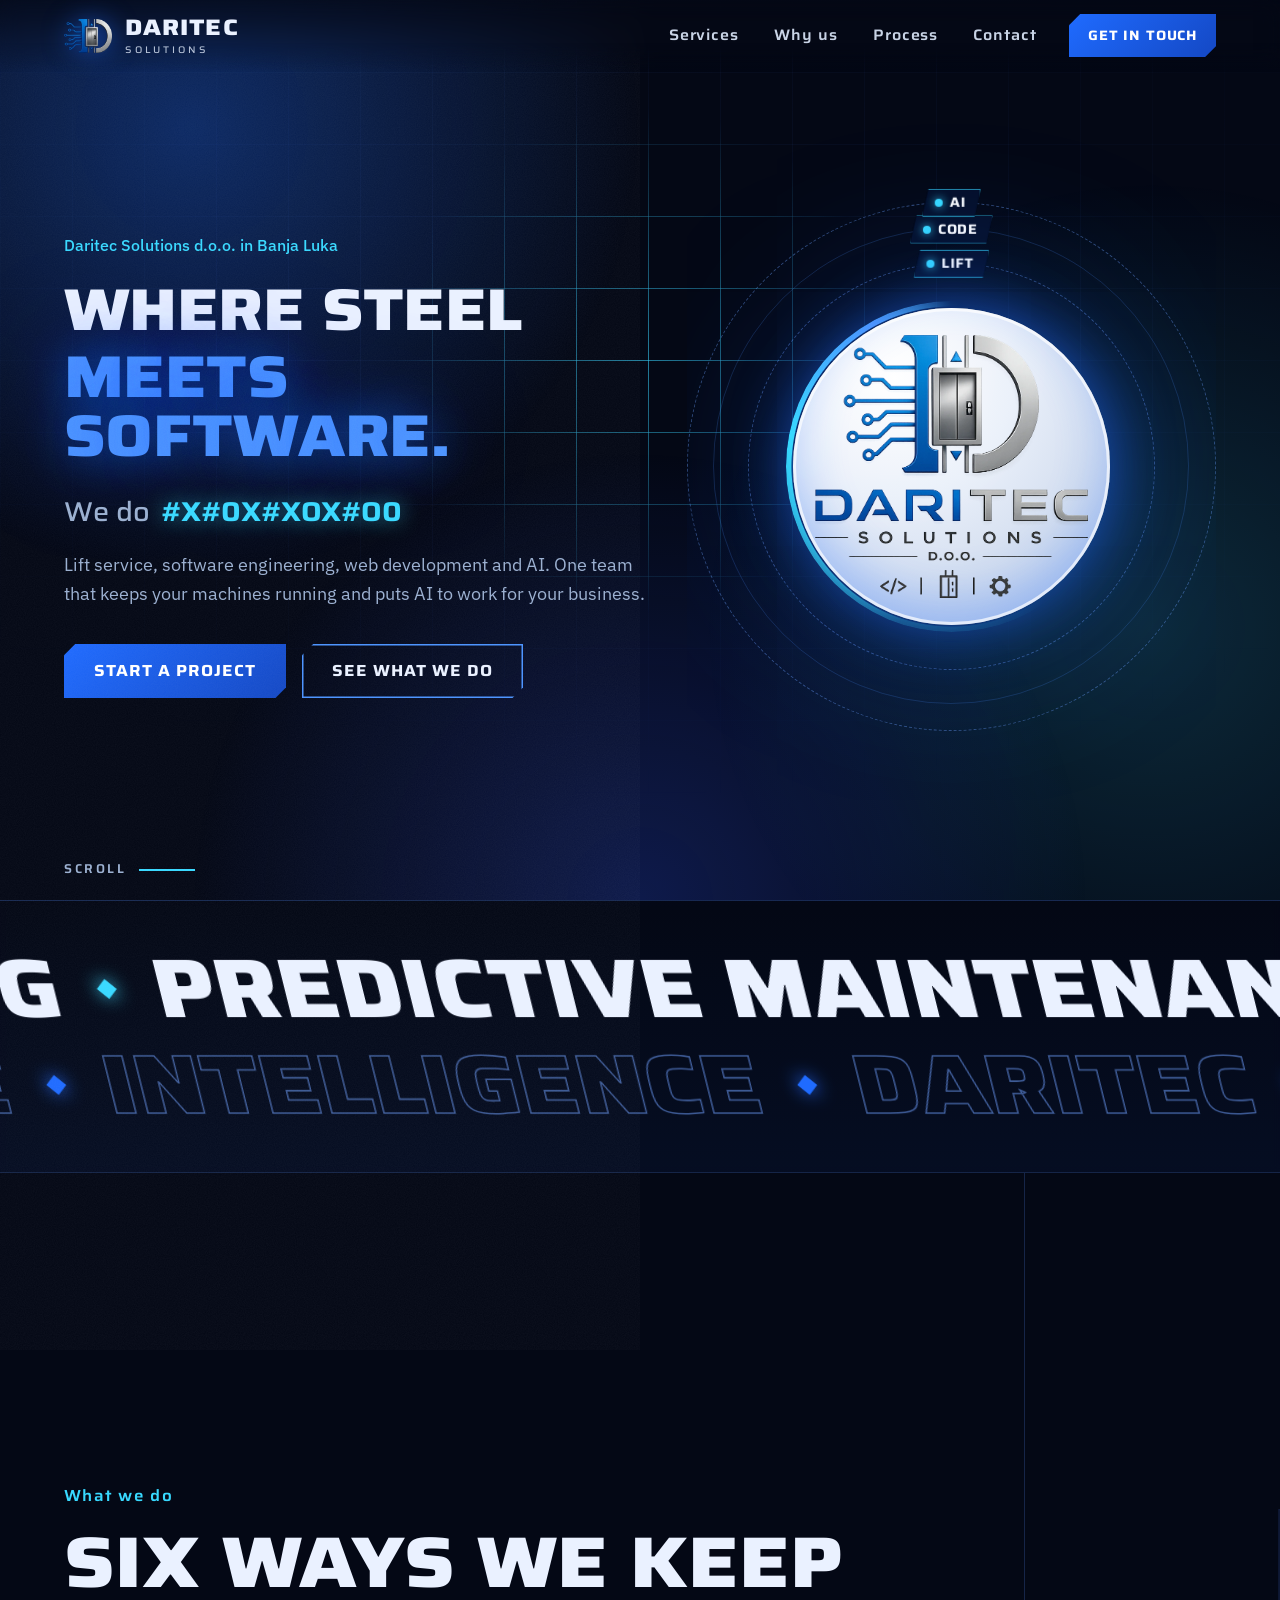
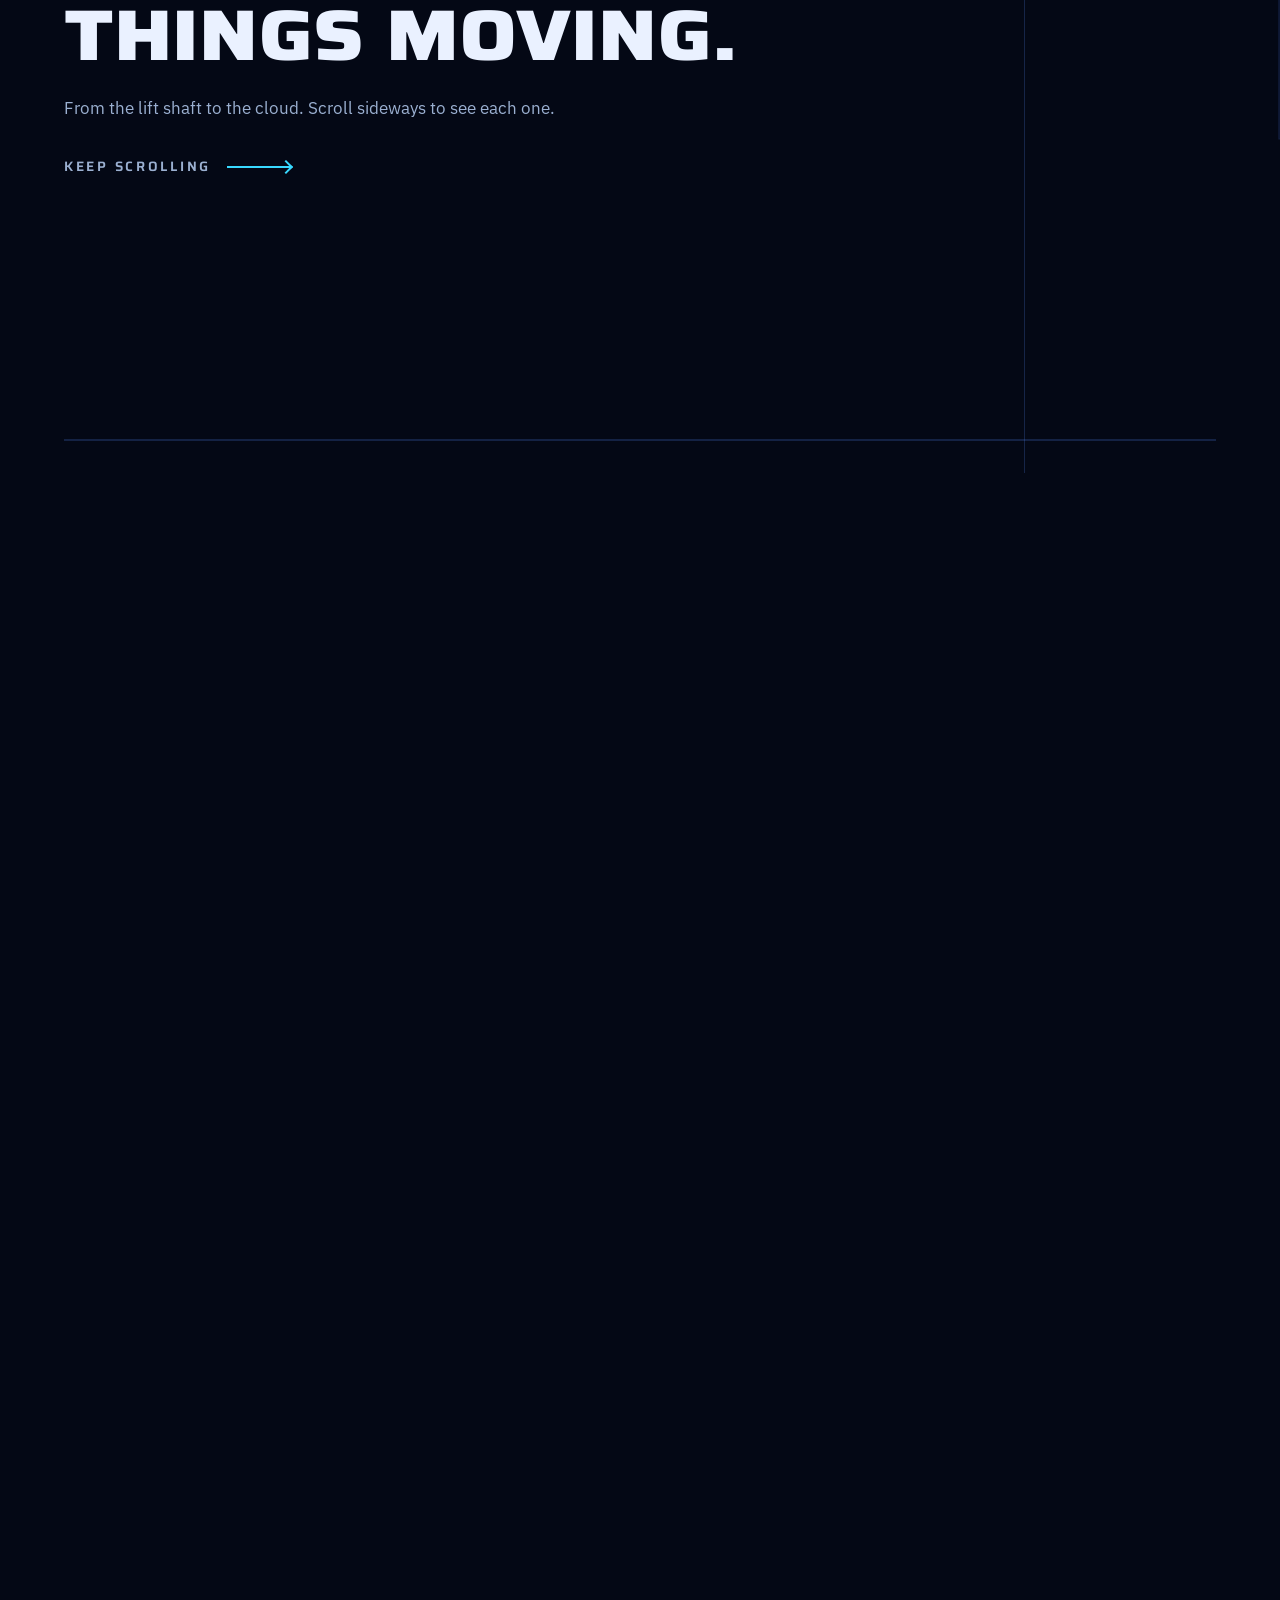
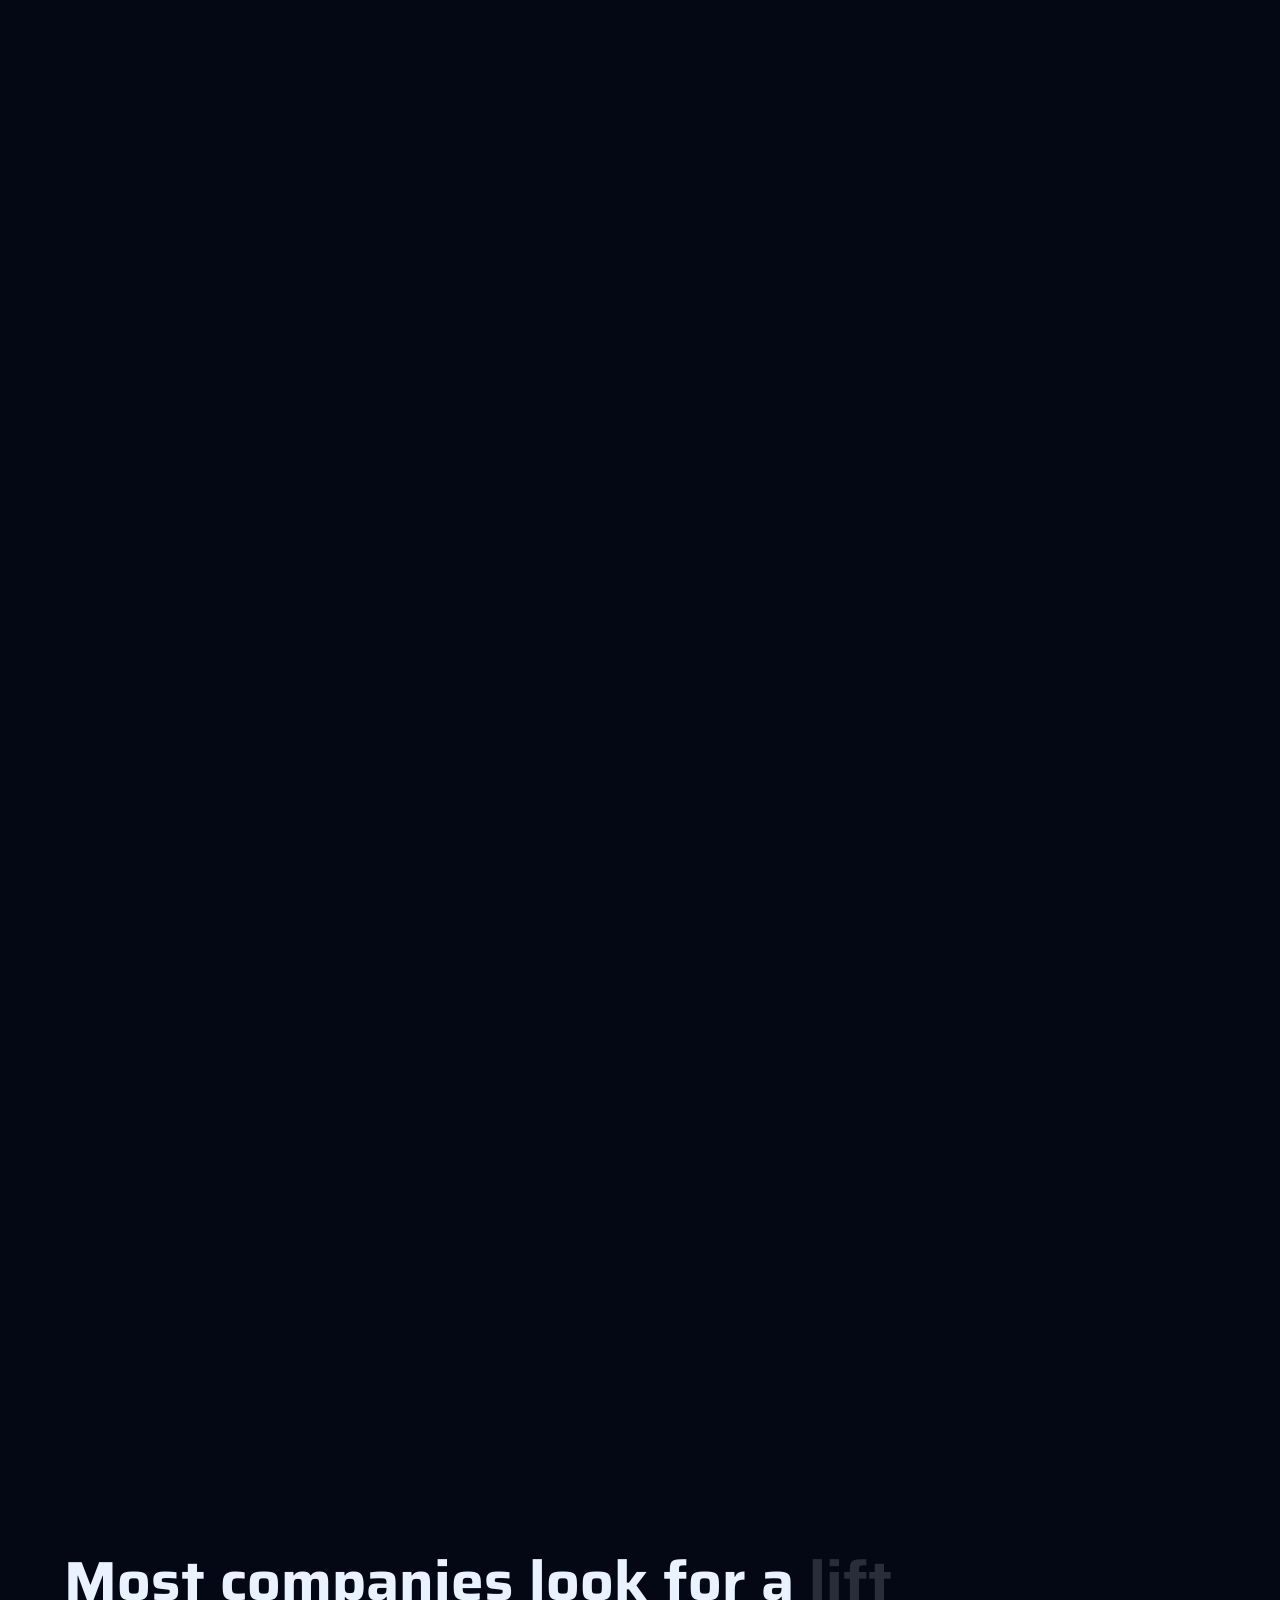
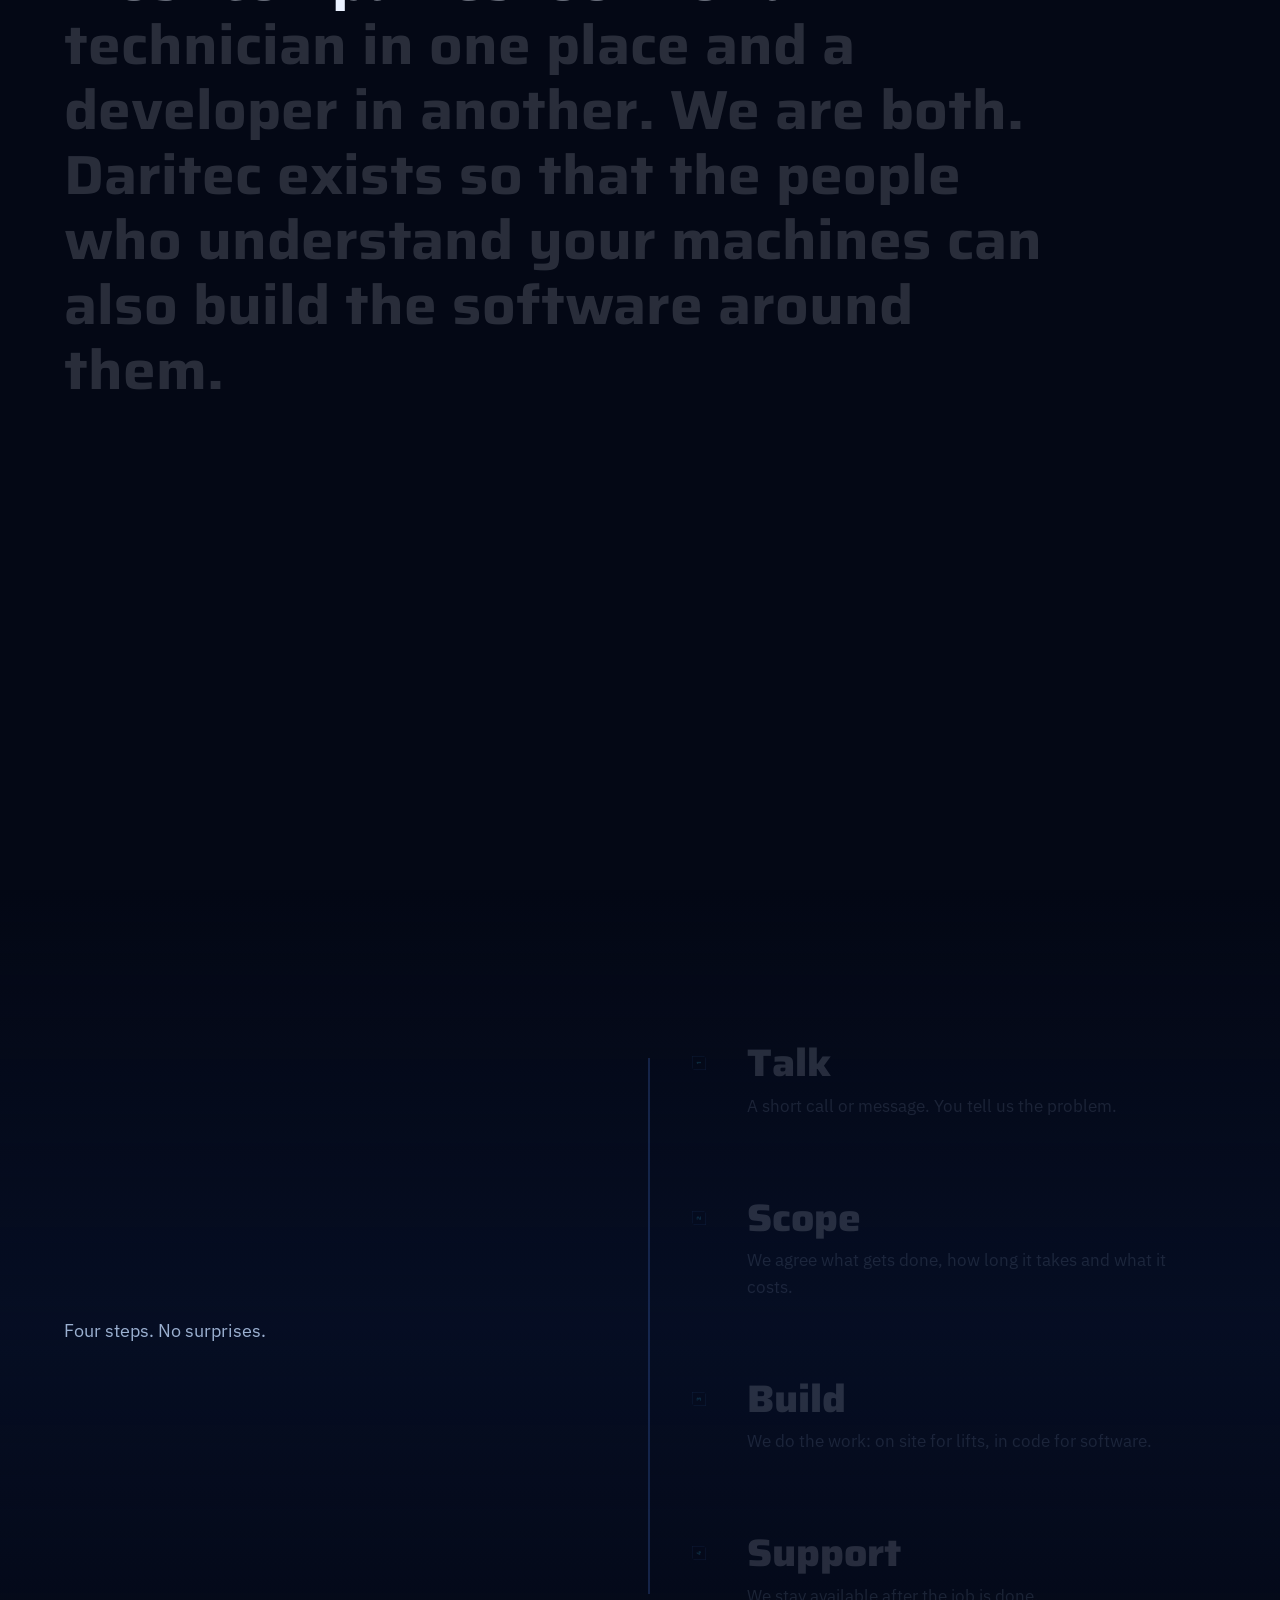
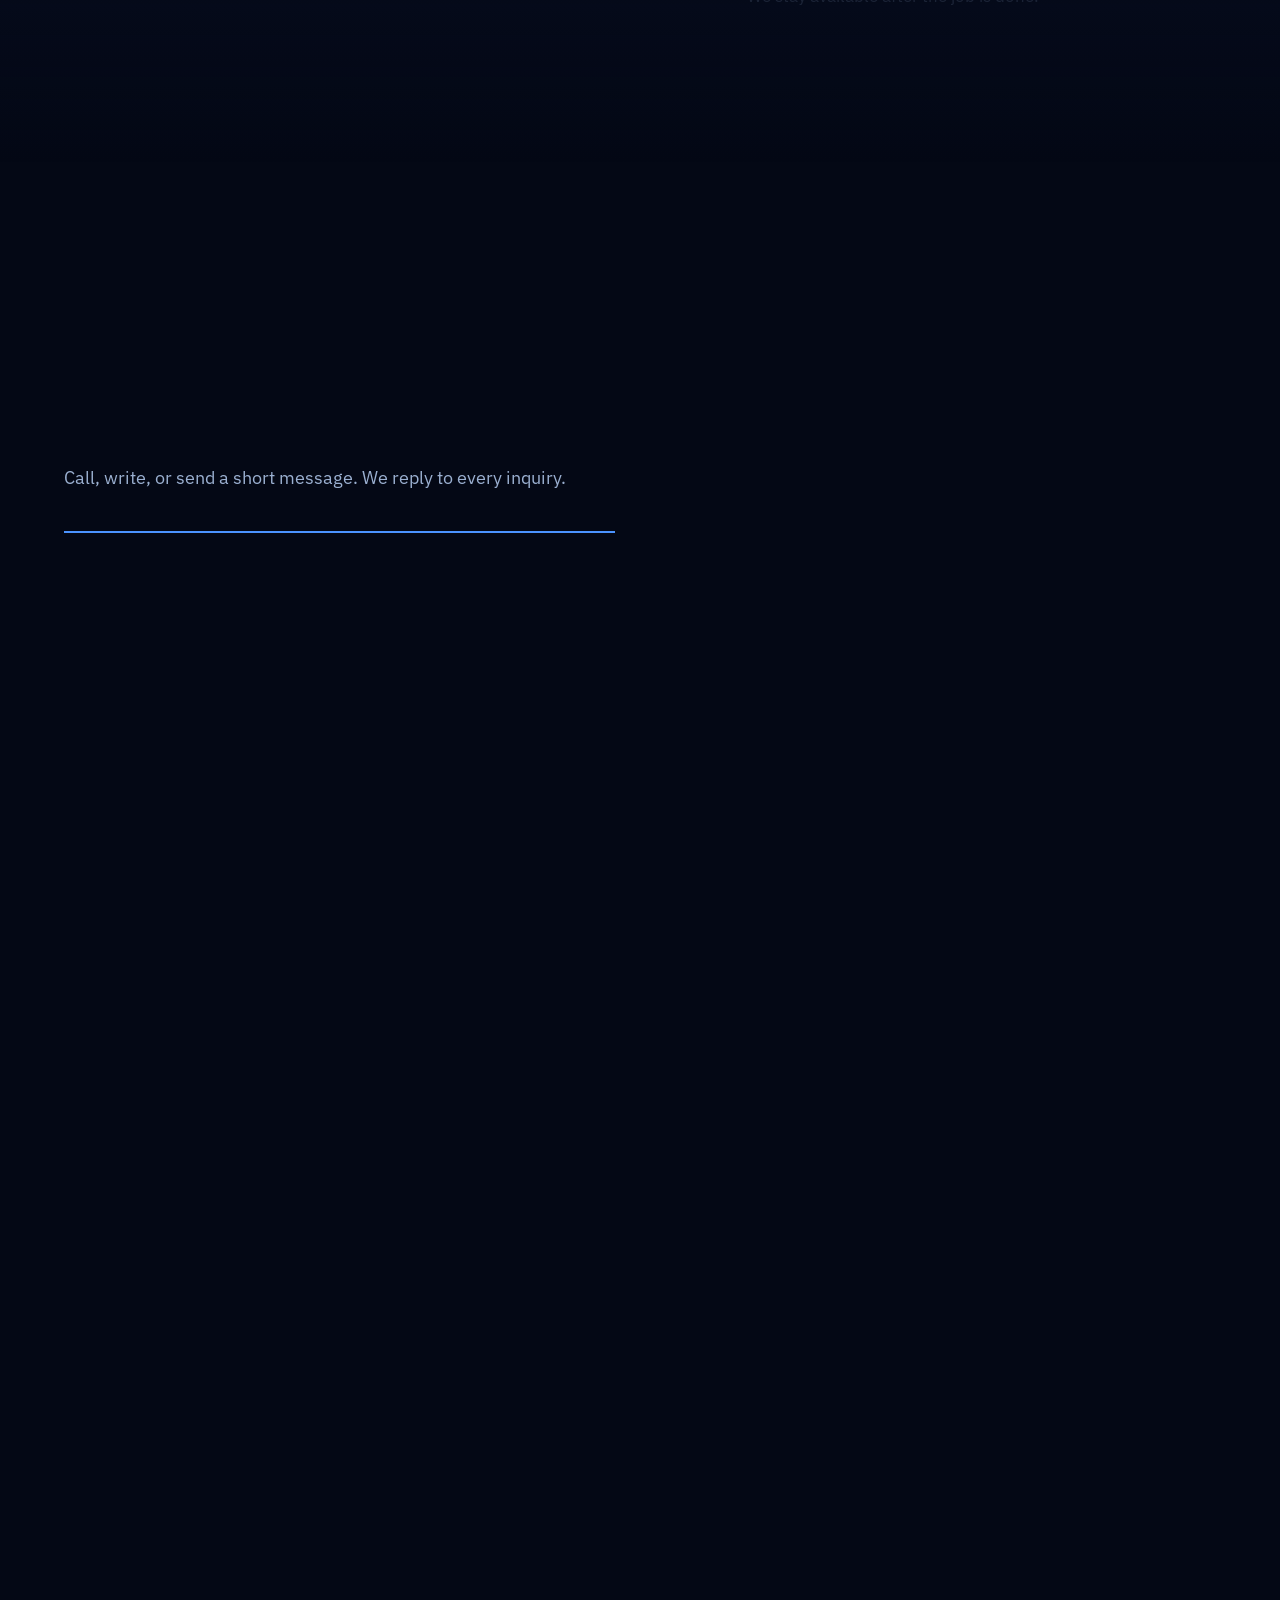
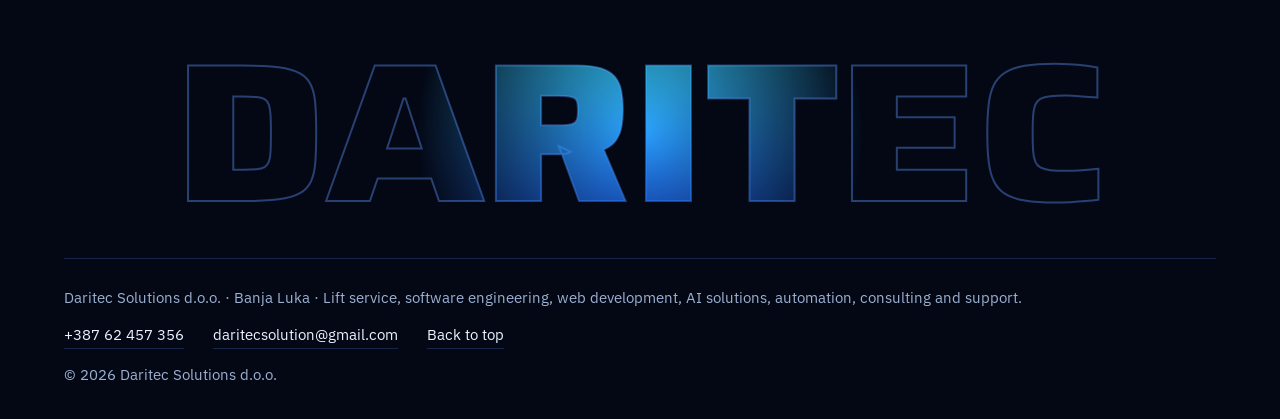
==== index.html @ c580232c "Add files via upload" ====
<!doctype html>
<html lang="en">
<head>
  <meta charset="utf-8" />
  <meta name="viewport" content="width=device-width, initial-scale=1, viewport-fit=cover" />
  <title>Daritec Solutions d.o.o. | Lift service, software and AI in Banja Luka</title>
  <meta name="description" content="Daritec Solutions d.o.o. in Banja Luka: lift service, software engineering, web development, AI solutions and automation. Where steel meets software." />
  <meta name="theme-color" content="#040815" />
  <link rel="canonical" href="https://daritecsolutions.com/" />
  <link rel="icon" type="image/png" href="/favicon.png" />
  <link rel="apple-touch-icon" href="/apple-touch-icon.png" />
  <meta property="og:type" content="website" />
  <meta property="og:site_name" content="Daritec Solutions" />
  <meta property="og:title" content="Daritec Solutions d.o.o. | Where steel meets software" />
  <meta property="og:description" content="Lift service, software engineering, web development, AI solutions and automation from Banja Luka." />
  <meta property="og:url" content="https://daritecsolutions.com/" />
  <meta property="og:image" content="https://daritecsolutions.com/og.png" />
  <meta name="twitter:card" content="summary_large_image" />
  <link rel="preload" as="image" href="/logo-full.webp" type="image/webp" />
  <script type="application/ld+json">
  {
    "@context": "https://schema.org",
    "@type": "ProfessionalService",
    "name": "Daritec Solutions d.o.o.",
    "url": "https://daritecsolutions.com/",
    "logo": "https://daritecsolutions.com/logo-full.webp",
    "image": "https://daritecsolutions.com/og.png",
    "telephone": "+38762457356",
    "email": "daritecsolution@gmail.com",
    "address": { "@type": "PostalAddress", "addressLocality": "Banja Luka", "addressCountry": "BA" },
    "description": "Lift service, software engineering, web development, AI solutions and automation, consulting and support."
  }
  </script>
  <script>document.documentElement.classList.add('js')</script>
  <script type="module" crossorigin src="/index-BypeiBk0.js"></script>
  <link rel="stylesheet" crossorigin href="/index-C-6yP2Sd.css">
</head>
<body>
  <a class="skip" href="#main">Skip to content</a>

  <!-- preloader -->
  <div class="loader" id="loader" aria-hidden="true">
    <div class="loader__panel loader__panel--t"></div>
    <div class="loader__panel loader__panel--b"></div>
    <div class="loader__core">
      <img src="/logo-mark-sm.webp" width="160" height="113" alt="" />
      <div class="loader__bar"><i id="loaderBar"></i></div>
      <p class="loader__pct"><span id="loaderPct">0</span>%</p>
    </div>
  </div>

  <div class="aurora" aria-hidden="true"><i></i><i></i><i></i></div>
  <div class="gridbg" aria-hidden="true"></div>
  <div class="gridbg gridbg--lit" aria-hidden="true"></div>
  <div class="grain" aria-hidden="true"></div>
  <div class="progress" aria-hidden="true"><i id="progressBar"></i></div>

  <header class="nav" id="nav">
    <a class="nav__brand" href="#top" aria-label="Daritec Solutions, back to the top">
      <img src="/logo-mark-sm.webp" width="56" height="40" alt="" />
      <span class="nav__word"><b>Daritec</b><small>Solutions</small></span>
    </a>
    <nav class="nav__links" aria-label="Main">
      <a href="#services" data-scramble>Services</a>
      <a href="#why" data-scramble>Why us</a>
      <a href="#process" data-scramble>Process</a>
      <a href="#contact" data-scramble>Contact</a>
    </nav>
    <a class="btn btn--sm" href="#contact" data-magnetic><span>Get in touch</span></a>
    <button class="nav__menu" id="menuBtn" type="button" aria-expanded="false" aria-controls="menu"><span class="sr">Menu</span><i></i><i></i></button>
  </header>

  <div class="menu" id="menu" hidden>
    <nav aria-label="Mobile">
      <a href="#services">Services</a>
      <a href="#why">Why us</a>
      <a href="#process">Process</a>
      <a href="#contact">Contact</a>
    </nav>
    <p class="menu__meta">+387 62 457 356<br />daritecsolution@gmail.com</p>
  </div>

  <main id="main">

    <!-- HERO -->
    <section class="hero" id="top" aria-labelledby="h-hero">
      <div class="hero__copy">
        <p class="hero__kicker">Daritec Solutions d.o.o. in Banja Luka</p>
        <h1 id="h-hero" class="hero__title" data-hero-title>
          <span class="line">Where steel</span>
          <span class="line line--outline">meets software.</span>
        </h1>
        <p class="hero__ticker"><span class="hero__ticker-label">We do</span> <span class="hero__ticker-word" id="ticker">lift service</span></p>
        <p class="hero__lede">Lift service, software engineering, web development and AI. One team that keeps your machines running and puts AI to work for your business.</p>
        <p class="hero__cta">
          <a class="btn" href="#contact" data-magnetic><span>Start a project</span></a>
          <a class="btn btn--ghost" href="#services" data-magnetic><span>See what we do</span></a>
        </p>
      </div>
      <div class="hero__visual">
        <div class="reactor">
          <div class="reactor__orbits" aria-hidden="true">
            <div class="orbit orbit--1" style="--dur:38s"><span class="chip"><b><i></i>Lift</b></span></div>
            <div class="orbit orbit--2" style="--dur:56s"><span class="chip"><b><i></i>Code</b></span></div>
            <div class="orbit orbit--3" style="--dur:80s"><span class="chip"><b><i></i>AI</b></span></div>
          </div>
          <div class="medal">
            <span class="medal__rim" aria-hidden="true"></span>
            <div class="logo-stack">
              <img src="/logo-full.webp" width="746" height="717" alt="Daritec Solutions d.o.o. logo" fetchpriority="high" />
              <svg class="reactor__circuit" viewBox="0 0 746 717" aria-hidden="true" focusable="false"><g fill="none" stroke-linecap="round" stroke-linejoin="round">
<path class="t-wide" style="--i:0" pathLength="1" d="M109.0 43.0 L111.0 46.0 L115.0 41.0 L123.0 38.0 L128.0 39.0 L135.0 50.0 L157.0 51.0 L194.0 87.0 L264.0 87.0"/><path class="t-core" style="--i:0" pathLength="1" d="M109.0 43.0 L111.0 46.0 L115.0 41.0 L123.0 38.0 L128.0 39.0 L135.0 50.0 L157.0 51.0 L194.0 87.0 L264.0 87.0"/>
<path class="t-wide" style="--i:1" pathLength="1" d="M124.0 117.0 L128.0 119.0 L133.0 112.0 L141.0 110.0 L146.0 112.0 L152.0 121.0 L181.0 120.0 L186.0 122.0 L208.0 143.0 L264.0 143.0"/><path class="t-core" style="--i:1" pathLength="1" d="M124.0 117.0 L128.0 119.0 L133.0 112.0 L141.0 110.0 L146.0 112.0 L152.0 121.0 L181.0 120.0 L186.0 122.0 L208.0 143.0 L264.0 143.0"/>
<path class="t-wide" style="--i:2" pathLength="1" d="M79.0 174.0 L84.0 176.0 L85.0 172.0 L94.0 166.0 L101.0 168.0 L107.0 179.0 L264.0 178.0"/><path class="t-core" style="--i:2" pathLength="1" d="M79.0 174.0 L84.0 176.0 L85.0 172.0 L94.0 166.0 L101.0 168.0 L107.0 179.0 L264.0 178.0"/>
<path class="t-wide" style="--i:3" pathLength="1" d="M127.0 227.0 L131.0 228.0 L138.0 218.0 L144.0 217.0 L149.0 218.0 L156.0 228.0 L173.0 228.0 L193.0 210.0 L200.0 208.0 L264.0 208.0"/><path class="t-core" style="--i:3" pathLength="1" d="M127.0 227.0 L131.0 228.0 L138.0 218.0 L144.0 217.0 L149.0 218.0 L156.0 228.0 L173.0 228.0 L193.0 210.0 L200.0 208.0 L264.0 208.0"/>
<path class="t-wide" style="--i:4" pathLength="1" d="M87.0 275.0 L90.0 275.0 L96.0 266.0 L103.0 264.0 L109.0 266.0 L115.0 276.0 L173.0 276.0 L208.0 243.0 L264.0 242.0"/><path class="t-core" style="--i:4" pathLength="1" d="M87.0 275.0 L90.0 275.0 L96.0 266.0 L103.0 264.0 L109.0 266.0 L115.0 276.0 L173.0 276.0 L208.0 243.0 L264.0 242.0"/>
<path class="t-wide" style="--i:5" pathLength="1" d="M131.0 319.0 L135.0 320.0 L142.0 314.0 L151.0 314.0 L159.0 324.0 L167.0 323.0 L208.0 284.0 L264.0 283.0"/><path class="t-core" style="--i:5" pathLength="1" d="M131.0 319.0 L135.0 320.0 L142.0 314.0 L151.0 314.0 L159.0 324.0 L167.0 323.0 L208.0 284.0 L264.0 283.0"/>
</g></svg>
              <span class="logo-stack__shine" aria-hidden="true"></span>
            </div>
            <span class="medal__glare" aria-hidden="true"></span>
          </div>
        </div>
      </div>
      <p class="hero__scroll" aria-hidden="true"><span>Scroll</span><i></i></p>
    </section>

    <!-- MARQUEE -->
    <section class="marquee" aria-label="What we work on">
      <div class="marquee__row" data-dir="-1">
        <div class="marquee__track">
          <span>Lift service</span><b></b><span>Software engineering</span><b></b><span>Web development</span><b></b><span>AI chatbots</span><b></b><span>AI agents</span><b></b><span>Document processing</span><b></b><span>Predictive maintenance</span><b></b><span>Workflow automation</span><b></b><span>AI reporting</span><b></b><span>Customer support AI</span><b></b><span>Sales automation</span><b></b><span>Consulting and support</span><b></b>
        </div>
      </div>
      <div class="marquee__row marquee__row--outline" data-dir="1" aria-hidden="true">
        <div class="marquee__track">
          <span>Daritec</span><b></b><span>Banja Luka</span><b></b><span>Steel</span><b></b><span>Code</span><b></b><span>Intelligence</span><b></b><span>Daritec</span><b></b>
        </div>
      </div>
    </section>

    <!-- SERVICES: horizontal ride -->
    <section class="hs" id="services" aria-labelledby="h-services">
      <div class="hs__sticky">
        <div class="hs__track">

          <article class="panel panel--intro">
            <p class="panel__index">What we do</p>
            <h2 id="h-services" class="panel__bigtitle" data-split>Six ways we keep things moving.</h2>
            <p class="panel__text">From the lift shaft to the cloud. Scroll sideways to see each one.</p>
            <p class="hs__hint" aria-hidden="true">Keep scrolling <i></i></p>
          </article>

          <article class="panel" aria-labelledby="p1">
            <div class="panel__ghost" aria-hidden="true">Lift</div>
            <div class="panel__body">
              <p class="panel__index">01 Lift service</p>
              <h3 id="p1">Lifts that stay safe, quiet and available.</h3>
              <p class="panel__text">Servicing, repairs and upgrades for the equipment people rely on every day.</p>
              <ul class="chips"><li>Maintenance</li><li>Fault diagnosis and repair</li><li>Modernization</li><li>Technical advice</li></ul>
            </div>
            <div class="panel__visual v-lift" aria-hidden="true">
              <div class="v-lift__shaft">
                <div class="v-lift__floors"><i>5</i><i>4</i><i>3</i><i>2</i><i>1</i></div>
                <div class="v-lift__cab"><div class="v-lift__door"></div><div class="v-lift__door"></div></div>
                <div class="v-lift__cable"></div>
              </div>
              <div class="v-lift__led"><span>&#9650;</span></div>
            </div>
          </article>

          <article class="panel" aria-labelledby="p2">
            <div class="panel__ghost" aria-hidden="true">Code</div>
            <div class="panel__body">
              <p class="panel__index">02 Software engineering</p>
              <h3 id="p2">Custom software for the work you repeat every day.</h3>
              <p class="panel__text">Applications built around your process, not the other way round.</p>
              <ul class="chips"><li>Business applications</li><li>System integrations</li><li>Programming on request</li></ul>
            </div>
            <div class="panel__visual v-code" aria-hidden="true">
              <div class="v-code__bar"><i></i><i></i><i></i><span>service.ts</span></div>
              <pre class="v-code__body"><span class="l" style="--i:0"><em>const</em> job = <em>await</em> queue.<b>next</b>();</span><span class="l" style="--i:1"><em>if</em> (job.type === <u>"lift-fault"</u>) {</span><span class="l" style="--i:2">  <b>dispatch</b>(job.site, job.priority);</span><span class="l" style="--i:3">  <b>notify</b>(job.owner, <u>"On the way"</u>);</span><span class="l" style="--i:4">}</span><span class="l" style="--i:5"><em>return</em> report.<b>build</b>(job);<i class="caret"></i></span></pre>
            </div>
          </article>

          <article class="panel" aria-labelledby="p3">
            <div class="panel__ghost" aria-hidden="true">Web</div>
            <div class="panel__body">
              <p class="panel__index">03 Web development</p>
              <h3 id="p3">Websites and web apps that load fast and say what you do.</h3>
              <p class="panel__text">Clear, quick and easy to keep up to date, on a phone as well as a desktop.</p>
              <ul class="chips"><li>Company websites</li><li>Web applications</li><li>Hosting and domains</li></ul>
            </div>
            <div class="panel__visual v-web" aria-hidden="true">
              <div class="v-web__bar"><i></i><i></i><i></i><span></span></div>
              <div class="v-web__page">
                <div class="v-web__nav"><b></b><i></i><i></i><i></i></div>
                <div class="v-web__hero"><u></u><u></u><s></s></div>
                <div class="v-web__cards"><i></i><i></i><i></i></div>
              </div>
              <div class="v-web__pointer"></div>
            </div>
          </article>

          <article class="panel" aria-labelledby="p4">
            <div class="panel__ghost" aria-hidden="true">AI</div>
            <div class="panel__body">
              <p class="panel__index">04 AI models and solutions</p>
              <h3 id="p4">AI that does a real job inside your business.</h3>
              <p class="panel__text">We pick the right model for the task and set it up so it is useful on day one.</p>
              <ul class="chips"><li>AI solutions</li><li>Model selection and setup</li><li>Assistants and tools</li></ul>
            </div>
            <div class="panel__visual v-ai" aria-hidden="true">
              <svg viewBox="0 0 400 320" fill="none">
                <g class="v-ai__lines">
                  <path d="M60 60 L200 40"/><path d="M60 60 L200 110"/><path d="M60 60 L200 190"/>
                  <path d="M60 160 L200 40"/><path d="M60 160 L200 110"/><path d="M60 160 L200 190"/><path d="M60 160 L200 260"/>
                  <path d="M60 260 L200 110"/><path d="M60 260 L200 190"/><path d="M60 260 L200 260"/>
                  <path d="M200 40 L340 110"/><path d="M200 110 L340 110"/><path d="M200 190 L340 110"/><path d="M200 260 L340 110"/>
                  <path d="M200 40 L340 210"/><path d="M200 110 L340 210"/><path d="M200 190 L340 210"/><path d="M200 260 L340 210"/>
                </g>
                <g class="v-ai__nodes">
                  <circle cx="60" cy="60" r="9"/><circle cx="60" cy="160" r="9"/><circle cx="60" cy="260" r="9"/>
                  <circle cx="200" cy="40" r="9"/><circle cx="200" cy="110" r="9"/><circle cx="200" cy="190" r="9"/><circle cx="200" cy="260" r="9"/>
                  <circle cx="340" cy="110" r="12"/><circle cx="340" cy="210" r="12"/>
                </g>
              </svg>
            </div>
          </article>

          <article class="panel" aria-labelledby="p5">
            <div class="panel__ghost" aria-hidden="true">Auto</div>
            <div class="panel__body">
              <p class="panel__index">05 Automation</p>
              <h3 id="p5">Repetitive work, handed to software.</h3>
              <p class="panel__text">Reports, documents, messages and data that move on their own, so your people do the work that needs people.</p>
              <ul class="chips"><li>Reports and documents</li><li>Data flows between systems</li><li>Notifications and workflows</li></ul>
            </div>
            <div class="panel__visual v-auto" aria-hidden="true">
              <svg viewBox="0 0 420 320" fill="none">
                <path id="pipe" class="v-auto__pipe" d="M40 160 C 110 160, 110 80, 180 80 S 250 240, 320 240 S 380 160, 400 160"/>
                <g class="v-auto__nodes"><rect x="20" y="140" width="40" height="40" rx="6"/><rect x="160" y="60" width="40" height="40" rx="6"/><rect x="300" y="220" width="40" height="40" rx="6"/></g>
                <circle class="v-auto__dot" r="6"><animateMotion dur="4.2s" repeatCount="indefinite" rotate="auto"><mpath href="#pipe"/></animateMotion></circle>
                <circle class="v-auto__dot v-auto__dot--b" r="5"><animateMotion dur="4.2s" begin="-1.4s" repeatCount="indefinite"><mpath href="#pipe"/></animateMotion></circle>
                <circle class="v-auto__dot v-auto__dot--c" r="4"><animateMotion dur="4.2s" begin="-2.8s" repeatCount="indefinite"><mpath href="#pipe"/></animateMotion></circle>
              </svg>
              <div class="v-auto__gear"></div>
            </div>
          </article>

          <article class="panel" aria-labelledby="p6">
            <div class="panel__ghost" aria-hidden="true">Help</div>
            <div class="panel__body">
              <p class="panel__index">06 Consulting and support</p>
              <h3 id="p6">Someone to call when it matters.</h3>
              <p class="panel__text">Technical advice for building owners, managers and contractors, and support that continues after the job is done.</p>
              <ul class="chips"><li>Technical consulting</li><li>Ongoing support</li><li>Planning and advice</li></ul>
            </div>
            <div class="panel__visual v-help" aria-hidden="true">
              <i></i><i></i><i></i>
              <img src="/logo-mark-sm.webp" width="160" height="113" alt="" loading="lazy" />
            </div>
          </article>

          <article class="panel panel--end">
            <p class="panel__index">Next</p>
            <h2 class="panel__bigtitle">Have something in mind?</h2>
            <p class="panel__text">Tell us what you need. We reply to every inquiry.</p>
            <a class="btn" href="#contact" data-magnetic><span>Talk to us</span></a>
          </article>

        </div>
        <div class="hs__progress" aria-hidden="true"><i id="hsBar"></i></div>
      </div>
    </section>

    <!-- WHY -->
    <section class="why" id="why" aria-labelledby="h-why">
      <div class="wrap">
        <h2 id="h-why" class="sr">Why Daritec</h2>
        <p class="why__statement" id="whyStatement">Most companies look for a lift technician in one place and a developer in another. We are both. Daritec exists so that the people who understand your machines can also build the software around them.</p>
        <div class="pillars">
          <article class="pillar" data-tilt>
            <span class="pillar__glow" aria-hidden="true"></span>
            <h3>We understand the equipment</h3>
            <p>Our software work comes from real lift service experience, so we know how machines are used and where they fail.</p>
          </article>
          <article class="pillar" data-tilt>
            <span class="pillar__glow" aria-hidden="true"></span>
            <h3>We keep it simple</h3>
            <p>A short conversation, a clear scope and a straight answer on what it will take.</p>
          </article>
          <article class="pillar" data-tilt>
            <span class="pillar__glow" aria-hidden="true"></span>
            <h3>We stay local</h3>
            <p>Based in Banja Luka. You talk to the people who do the work.</p>
          </article>
        </div>
      </div>
    </section>

    <!-- PROCESS -->
    <section class="process" id="process" aria-labelledby="h-process">
      <div class="wrap process__grid">
        <div class="process__head">
          <h2 id="h-process" data-split>From first call to finished job.</h2>
          <p class="lede">Four steps. No surprises.</p>
        </div>
        <ol class="steps">
          <li class="step"><span class="step__n" aria-hidden="true">1</span><div><h3>Talk</h3><p>A short call or message. You tell us the problem.</p></div></li>
          <li class="step"><span class="step__n" aria-hidden="true">2</span><div><h3>Scope</h3><p>We agree what gets done, how long it takes and what it costs.</p></div></li>
          <li class="step"><span class="step__n" aria-hidden="true">3</span><div><h3>Build</h3><p>We do the work: on site for lifts, in code for software.</p></div></li>
          <li class="step"><span class="step__n" aria-hidden="true">4</span><div><h3>Support</h3><p>We stay available after the job is done.</p></div></li>
          <span class="steps__line" aria-hidden="true"><i id="stepsLine"></i></span>
        </ol>
      </div>
    </section>

    <!-- CONTACT -->
    <section class="contact" id="contact" aria-labelledby="h-contact">
      <div class="wrap contact__grid">
        <div class="contact__intro">
          <h2 id="h-contact" data-split>Tell us what you need.</h2>
          <p class="lede">Call, write, or send a short message. We reply to every inquiry.</p>
          <dl class="contact__list">
            <div><dt>Phone</dt><dd><a href="tel:+38762457356" data-magnetic-text>+387 62 457 356</a></dd></div>
            <div><dt>Email</dt><dd><a href="mailto:daritecsolution@gmail.com" data-magnetic-text>daritecsolution@gmail.com</a></dd></div>
            <div><dt>Location</dt><dd>Banja Luka, Bosnia and Herzegovina</dd></div>
          </dl>
        </div>
        <form class="form" id="contactForm" novalidate>
          <h3 class="form__title">Send a message</h3>
          <div class="field"><label for="f-name">Your name</label><input id="f-name" name="name" type="text" autocomplete="name" required /><p class="err" id="e-name" hidden>Enter your name.</p></div>
          <div class="field"><label for="f-contact">Your email or phone</label><input id="f-contact" name="contact" type="text" autocomplete="email" required /><p class="err" id="e-contact" hidden>Enter an email address or a phone number we can reach you on.</p></div>
          <div class="field"><label for="f-topic">What is this about?</label>
            <select id="f-topic" name="topic"><option>Lift service</option><option>Software engineering</option><option>Web development</option><option>AI and automation</option><option>Consulting and support</option><option>Something else</option></select></div>
          <div class="field"><label for="f-msg">Message</label><textarea id="f-msg" name="message" rows="4" required></textarea><p class="err" id="e-msg" hidden>Write a short message.</p></div>
          <button class="btn btn--wide" type="submit" data-magnetic><span>Open email with this message</span></button>
          <p class="form__note" id="formNote" role="status"></p>
        </form>
      </div>
    </section>

    <!-- FINALE -->
    <footer class="end" id="end">
      <div class="end__stage">
        <div class="reactor" aria-hidden="true">
          <div class="reactor__orbits" aria-hidden="true">
            <div class="orbit orbit--1" style="--dur:38s"><span class="chip"><b><i></i>Lift</b></span></div>
            <div class="orbit orbit--2" style="--dur:56s"><span class="chip"><b><i></i>Code</b></span></div>
            <div class="orbit orbit--3" style="--dur:80s"><span class="chip"><b><i></i>AI</b></span></div>
          </div>
          <div class="medal">
            <span class="medal__rim" aria-hidden="true"></span>
            <div class="logo-stack">
              <img src="/logo-full.webp" width="746" height="717" alt="" loading="lazy" />
              <svg class="reactor__circuit" viewBox="0 0 746 717" aria-hidden="true" focusable="false"><g fill="none" stroke-linecap="round" stroke-linejoin="round">
<path class="t-wide" style="--i:0" pathLength="1" d="M109.0 43.0 L111.0 46.0 L115.0 41.0 L123.0 38.0 L128.0 39.0 L135.0 50.0 L157.0 51.0 L194.0 87.0 L264.0 87.0"/><path class="t-core" style="--i:0" pathLength="1" d="M109.0 43.0 L111.0 46.0 L115.0 41.0 L123.0 38.0 L128.0 39.0 L135.0 50.0 L157.0 51.0 L194.0 87.0 L264.0 87.0"/>
<path class="t-wide" style="--i:1" pathLength="1" d="M124.0 117.0 L128.0 119.0 L133.0 112.0 L141.0 110.0 L146.0 112.0 L152.0 121.0 L181.0 120.0 L186.0 122.0 L208.0 143.0 L264.0 143.0"/><path class="t-core" style="--i:1" pathLength="1" d="M124.0 117.0 L128.0 119.0 L133.0 112.0 L141.0 110.0 L146.0 112.0 L152.0 121.0 L181.0 120.0 L186.0 122.0 L208.0 143.0 L264.0 143.0"/>
<path class="t-wide" style="--i:2" pathLength="1" d="M79.0 174.0 L84.0 176.0 L85.0 172.0 L94.0 166.0 L101.0 168.0 L107.0 179.0 L264.0 178.0"/><path class="t-core" style="--i:2" pathLength="1" d="M79.0 174.0 L84.0 176.0 L85.0 172.0 L94.0 166.0 L101.0 168.0 L107.0 179.0 L264.0 178.0"/>
<path class="t-wide" style="--i:3" pathLength="1" d="M127.0 227.0 L131.0 228.0 L138.0 218.0 L144.0 217.0 L149.0 218.0 L156.0 228.0 L173.0 228.0 L193.0 210.0 L200.0 208.0 L264.0 208.0"/><path class="t-core" style="--i:3" pathLength="1" d="M127.0 227.0 L131.0 228.0 L138.0 218.0 L144.0 217.0 L149.0 218.0 L156.0 228.0 L173.0 228.0 L193.0 210.0 L200.0 208.0 L264.0 208.0"/>
<path class="t-wide" style="--i:4" pathLength="1" d="M87.0 275.0 L90.0 275.0 L96.0 266.0 L103.0 264.0 L109.0 266.0 L115.0 276.0 L173.0 276.0 L208.0 243.0 L264.0 242.0"/><path class="t-core" style="--i:4" pathLength="1" d="M87.0 275.0 L90.0 275.0 L96.0 266.0 L103.0 264.0 L109.0 266.0 L115.0 276.0 L173.0 276.0 L208.0 243.0 L264.0 242.0"/>
<path class="t-wide" style="--i:5" pathLength="1" d="M131.0 319.0 L135.0 320.0 L142.0 314.0 L151.0 314.0 L159.0 324.0 L167.0 323.0 L208.0 284.0 L264.0 283.0"/><path class="t-core" style="--i:5" pathLength="1" d="M131.0 319.0 L135.0 320.0 L142.0 314.0 L151.0 314.0 L159.0 324.0 L167.0 323.0 L208.0 284.0 L264.0 283.0"/>
</g></svg>
              <span class="logo-stack__shine" aria-hidden="true"></span>
            </div>
            <span class="medal__glare" aria-hidden="true"></span>
          </div>
        </div>
        <p class="end__giant" aria-hidden="true"><span class="end__giant-base">Daritec</span><span class="end__giant-lit">Daritec</span></p>
      </div>
      <div class="end__foot">
        <p>Daritec Solutions d.o.o. &middot; Banja Luka &middot; Lift service, software engineering, web development, AI solutions, automation, consulting and support.</p>
        <p class="end__links"><a href="tel:+38762457356">+387 62 457 356</a> <a href="mailto:daritecsolution@gmail.com">daritecsolution@gmail.com</a> <a href="#top">Back to top</a></p>
        <p class="end__copy">&copy; <span id="year">2026</span> Daritec Solutions d.o.o.</p>
      </div>
    </footer>

  </main>

</body>
</html>
---- index-C-6yP2Sd.css ----
@font-face{font-family:Saira Variable;font-style:normal;font-display:swap;font-weight:100 900;font-stretch:50% 125%;src:url(/saira-vietnamese-wdth-normal-Dabr_kLY.woff2)format("woff2-variations");unicode-range:U+102-103,U+110-111,U+128-129,U+168-169,U+1A0-1A1,U+1AF-1B0,U+300-301,U+303-304,U+308-309,U+323,U+329,U+1EA0-1EF9,U+20AB}@font-face{font-family:Saira Variable;font-style:normal;font-display:swap;font-weight:100 900;font-stretch:50% 125%;src:url(/saira-latin-ext-wdth-normal-3Ba4ICIc.woff2)format("woff2-variations");unicode-range:U+100-2BA,U+2BD-2C5,U+2C7-2CC,U+2CE-2D7,U+2DD-2FF,U+304,U+308,U+329,U+1D00-1DBF,U+1E00-1E9F,U+1EF2-1EFF,U+2020,U+20A0-20AB,U+20AD-20C0,U+2113,U+2C60-2C7F,U+A720-A7FF}@font-face{font-family:Saira Variable;font-style:normal;font-display:swap;font-weight:100 900;font-stretch:50% 125%;src:url(/saira-latin-wdth-normal-X2eA-qfZ.woff2)format("woff2-variations");unicode-range:U+??,U+131,U+152-153,U+2BB-2BC,U+2C6,U+2DA,U+2DC,U+304,U+308,U+329,U+2000-206F,U+20AC,U+2122,U+2191,U+2193,U+2212,U+2215,U+FEFF,U+FFFD}@font-face{font-family:IBM Plex Sans;font-style:normal;font-display:swap;font-weight:400;src:url(/ibm-plex-sans-latin-400-normal-CDDApCn2.woff2)format("woff2"),url(/ibm-plex-sans-latin-400-normal-CYLoc0-x.woff)format("woff")}@font-face{font-family:IBM Plex Sans;font-style:normal;font-display:swap;font-weight:400;src:url(/ibm-plex-sans-latin-ext-400-normal-C5H60-Va.woff2)format("woff2"),url(/ibm-plex-sans-latin-ext-400-normal-RBey6euL.woff)format("woff")}@font-face{font-family:IBM Plex Sans;font-style:normal;font-display:swap;font-weight:500;src:url(/ibm-plex-sans-latin-500-normal-6ng42L7E.woff2)format("woff2"),url(/ibm-plex-sans-latin-500-normal-BgVn5rGT.woff)format("woff")}@font-face{font-family:IBM Plex Sans;font-style:normal;font-display:swap;font-weight:500;src:url(/ibm-plex-sans-latin-ext-500-normal-DakdToA3.woff2)format("woff2"),url(/ibm-plex-sans-latin-ext-500-normal-D0aIdm-b.woff)format("woff")}@font-face{font-family:IBM Plex Sans;font-style:normal;font-display:swap;font-weight:600;src:url(/ibm-plex-sans-latin-600-normal-CuJfVYMP.woff2)format("woff2"),url(/ibm-plex-sans-latin-600-normal-Cu4Hd6ag.woff)format("woff")}@font-face{font-family:IBM Plex Sans;font-style:normal;font-display:swap;font-weight:600;src:url(/ibm-plex-sans-latin-ext-600-normal-DOrvGEcy.woff2)format("woff2"),url(/ibm-plex-sans-latin-ext-600-normal-DIrixKbi.woff)format("woff")}:root{--bg:#040815;--bg-2:#07112b;--panel:#0c1a3e8c;--line:#588cff38;--blue:#1f6bff;--blue-hot:#4b93ff;--cyan:#38d9ff;--silver:#c9d4e6;--ink:#eaf1ff;--muted:#9bb0d1;--display:"Saira Variable", "Saira", system-ui, sans-serif;--body:"IBM Plex Sans", system-ui, sans-serif;--ease:cubic-bezier(.22, 1, .36, 1);--pad:clamp(1.25rem, 5vw, 5rem)}*,:before,:after{box-sizing:border-box}html{-webkit-text-size-adjust:100%;scroll-behavior:auto}html.lenis,html.lenis body{height:auto}.lenis.lenis-smooth{scroll-behavior:auto!important}.lenis.lenis-stopped{overflow:hidden}html{overscroll-behavior-x:none;max-width:100%;overflow-x:hidden}body{touch-action:pan-y pinch-zoom;background:var(--bg);max-width:100vw;color:var(--ink);font-family:var(--body);-webkit-font-smoothing:antialiased;margin:0;font-size:1.0625rem;line-height:1.6;overflow-x:hidden}img{max-width:100%;height:auto;display:block}h1,h2,h3,p,ul,ol,dl,dd,pre{margin:0}ul,ol{padding:0;list-style:none}a{color:inherit}.sr{clip:rect(0 0 0 0);white-space:nowrap;width:1px;height:1px;position:absolute;overflow:hidden}::selection{background:var(--blue);color:#fff}:focus-visible{outline:3px solid var(--cyan);outline-offset:3px}.skip{z-index:300;background:var(--cyan);color:#00131f;padding:.75rem 1rem;font-weight:600;position:fixed;top:-4rem;left:1rem}.skip:focus{top:1rem}.aurora{z-index:0;pointer-events:none;position:fixed;top:0;bottom:0;left:0;right:0;overflow:hidden}.aurora i{will-change:transform;border-radius:50%;width:70vmax;height:70vmax;position:absolute}.aurora i:first-child{background:radial-gradient(closest-side,#1f6bff57,#0000);animation:26s ease-in-out infinite alternate drift1;top:-25vmax;left:-20vmax}.aurora i:nth-child(2){background:radial-gradient(closest-side,#38d9ff29,#0000);animation:32s ease-in-out infinite alternate drift2;top:20vh;right:-25vmax}.aurora i:nth-child(3){background:radial-gradient(closest-side,#2846c84d,#0000);animation:30s ease-in-out infinite alternate drift3;bottom:-35vmax;left:15vw}@keyframes drift1{to{transform:translate(18vw,14vh)scale(1.15)}}@keyframes drift2{to{transform:translate(-22vw,-10vh)scale(.9)}}@keyframes drift3{to{transform:translate(14vw,-18vh)scale(1.2)}}.grain{z-index:90;pointer-events:none;opacity:.045;background-image:url("data:image/svg+xml;utf8,<svg xmlns='http://www.w3.org/2000/svg' width='220' height='220'><filter id='n'><feTurbulence type='fractalNoise' baseFrequency='0.9' numOctaves='2' stitchTiles='stitch'/><feColorMatrix values='0 0 0 0 1  0 0 0 0 1  0 0 0 0 1  0 0 0 0.9 0'/></filter><rect width='100%' height='100%' filter='url(%23n)'/></svg>");animation:.9s steps(6,end) infinite grain;position:fixed;top:-50%;bottom:-50%;left:-50%;right:-50%}@keyframes grain{0%{transform:translate(0)}20%{transform:translate(-3%,2%)}40%{transform:translate(2%,-3%)}60%{transform:translate(-2%,-2%)}80%{transform:translate(3%,3%)}to{transform:translate(0)}}.gridbg{z-index:0;pointer-events:none;background-image:linear-gradient(#588cff13 1px,#0000 1px),linear-gradient(90deg,#588cff13 1px,#0000 1px);background-size:72px 72px;position:fixed;top:0;bottom:0;left:0;right:0;-webkit-mask-image:radial-gradient(90% 70% at 50% 35%,#000 0%,#0000 78%);mask-image:radial-gradient(90% 70% at 50% 35%,#000 0%,#0000 78%)}.gridbg--lit{-webkit-mask-image:radial-gradient(22rem circle at var(--mx,50%) var(--my,40%), #000, transparent 72%);-webkit-mask-image:radial-gradient(22rem circle at var(--mx,50%) var(--my,40%), #000, transparent 72%);mask-image:radial-gradient(22rem circle at var(--mx,50%) var(--my,40%), #000, transparent 72%);background-image:linear-gradient(#38d9ff8c 1px,#0000 1px),linear-gradient(90deg,#38d9ff8c 1px,#0000 1px)}.progress{z-index:120;pointer-events:none;height:3px;position:fixed;top:0;bottom:auto;left:0;right:0}.progress i{transform-origin:0;background:linear-gradient(90deg, var(--blue), var(--cyan));height:100%;box-shadow:0 0 14px var(--cyan);display:block;transform:scaleX(0)}.loader{z-index:400;display:none;position:fixed;top:0;bottom:0;left:0;right:0}.js .loader{display:block}.loader__panel{background:linear-gradient(#030612,#071436);height:50.2%;position:absolute;left:0;right:0}.loader__panel--t{border-bottom:1px solid var(--line);top:0}.loader__panel--b{background:linear-gradient(#071436,#030612);bottom:0}.loader__core{place-content:center;justify-items:center;gap:1.1rem;display:grid;position:absolute;top:0;bottom:0;left:0;right:0}.loader__core img{filter:drop-shadow(0 0 26px #1f6bffd9);width:7.5rem;animation:1.4s ease-in-out infinite pulse}.loader__bar{background:#588cff40;width:12rem;height:2px}.loader__bar i{background:linear-gradient(90deg, var(--blue), var(--cyan));transform-origin:0;height:100%;display:block;transform:scaleX(0)}.loader__pct{font:700 1.1rem/1 var(--display);letter-spacing:.08em;color:var(--silver);font-variant-numeric:tabular-nums;font-stretch:125%}@keyframes pulse{50%{filter:drop-shadow(0 0 40px #38d9ffe6);transform:scale(1.06)}}.nav{z-index:100;height:4.5rem;padding:0 var(--pad);transition:transform .5s var(--ease);background:linear-gradient(#040815cc,#04081500);align-items:center;gap:2rem;display:flex;position:fixed;top:0;bottom:auto;left:0;right:0}.nav.is-hidden{transform:translateY(-110%)}.nav:after{content:"";z-index:-1;-webkit-backdrop-filter:blur(10px);backdrop-filter:blur(10px);position:absolute;top:0;bottom:0;left:0;right:0;-webkit-mask-image:linear-gradient(#000 60%,#0000);mask-image:linear-gradient(#000 60%,#0000)}.nav__brand{align-items:center;gap:.8rem;margin-right:auto;text-decoration:none;display:flex}.nav__word{gap:.32rem;line-height:1;display:grid}.nav__word b{font:800 1.4rem/1 var(--display);letter-spacing:.05em;text-transform:uppercase;font-stretch:125%}.nav__word small{font:500 .6rem/1 var(--display);letter-spacing:.3em;text-transform:uppercase;color:var(--silver);text-align:justify;text-align-last:justify;opacity:.9;font-stretch:112%}.nav__brand img{filter:drop-shadow(0 0 12px #1f6bffb3);width:3rem}.nav__links{gap:2.2rem;display:flex}.nav__links a{font:600 .95rem/1 var(--display);letter-spacing:.06em;color:var(--silver);padding:.5rem 0;font-stretch:112%;text-decoration:none;position:relative}.nav__links a:after{content:"";background:var(--cyan);transform-origin:100%;height:2px;transition:transform .4s var(--ease);position:absolute;bottom:0;left:0;right:0;transform:scaleX(0)}.nav__links a:hover:after,.nav__links a.is-active:after{transform-origin:0;transform:scaleX(1)}.nav__links a.is-active{color:#fff}.nav__menu{border:1px solid var(--line);cursor:pointer;background:0 0;border-radius:50%;width:3rem;height:3rem;display:none;position:relative}.nav__menu i{height:2px;transition:transform .35s var(--ease);background:#fff;position:absolute;left:.95rem;right:.95rem}.nav__menu i:first-of-type{top:1.2rem}.nav__menu i:nth-of-type(2){top:1.7rem}.nav__menu[aria-expanded=true] i:first-of-type{transform:translateY(.25rem)rotate(45deg)}.nav__menu[aria-expanded=true] i:nth-of-type(2){transform:translateY(-.25rem)rotate(-45deg)}.menu{z-index:99;padding:6rem var(--pad) 3rem;background:#030714;flex-direction:column;justify-content:center;gap:2.5rem;display:flex;position:fixed;top:0;bottom:0;left:0;right:0}.menu[hidden]{display:none}.menu nav{gap:.4rem;display:grid}.menu a{font:800 clamp(2.2rem, 11vw, 3.6rem)/1.15 var(--display);text-transform:uppercase;font-stretch:125%;text-decoration:none}.menu__meta{color:var(--muted)}.btn{--cut:.7rem;min-height:3.4rem;font:700 1rem/1 var(--display);letter-spacing:.06em;text-transform:uppercase;cursor:pointer;color:#fff;background:linear-gradient(135deg, var(--blue), #1448c4);clip-path:polygon(var(--cut) 0, 100% 0, 100% calc(100% - var(--cut)), calc(100% - var(--cut)) 100%, 0 100%, 0 var(--cut));isolation:isolate;will-change:transform;border:0;justify-content:center;align-items:center;padding:.9rem 1.9rem;font-stretch:112%;text-decoration:none;display:inline-flex;position:relative;overflow:hidden}.btn span{z-index:2;display:block;position:relative}.btn:before{content:"";z-index:1;background:linear-gradient(105deg,#0000 35%,#ffffff73 50%,#0000 65%);position:absolute;top:0;bottom:0;left:0;right:0;transform:translate(-120%)}.btn:hover:before{transition:transform .8s var(--ease);transform:translate(120%)}.btn:after{content:"";z-index:0;background:linear-gradient(135deg, var(--cyan), var(--blue-hot));opacity:0;transition:opacity .3s;position:absolute;top:0;bottom:0;left:0;right:0}.btn:hover:after{opacity:1}.btn:hover{color:#001426}.btn--ghost{box-shadow:inset 0 0 0 1.5px var(--blue-hot);color:var(--ink);background:0 0}.btn--ghost:hover{color:#001426}.btn--sm{min-height:2.7rem;padding:.6rem 1.2rem;font-size:.85rem}.btn--wide{width:100%}.hero{z-index:2;min-height:100svh;padding:7rem var(--pad) 5rem;grid-template-columns:minmax(0,1.05fr) minmax(0,.95fr);align-items:center;gap:clamp(1rem,3vw,3rem);display:grid;position:relative;overflow-x:clip}.hero__copy{max-width:50rem}.hero__kicker{font:500 1rem/1.4 var(--body);color:var(--cyan);margin-bottom:1.4rem}.hero__title{font:800 clamp(2.3rem, 4.6vw, 5.2rem)/1 var(--display);text-transform:uppercase;letter-spacing:-.01em;font-stretch:125%}.hero__title .line{padding:.04em 0 .1em;display:block;overflow:hidden}.hero__title.is-ready .line,.reduced .hero__title .line{overflow:visible}.hero__title .line--outline{color:var(--blue-hot);text-shadow:0 0 50px #1f6bffb3,0 0 120px #1f6bff59}.hero__ticker{font:700 clamp(1.2rem, 2.2vw, 1.7rem)/1.2 var(--display);flex-wrap:wrap;align-items:baseline;gap:.7rem;margin-top:1.5rem;font-stretch:112%;display:flex}.hero__ticker-label{color:var(--muted);font-weight:500}.hero__ticker-word{color:var(--cyan);text-shadow:0 0 20px #38d9ff8c;min-width:11ch}.hero__lede{max-width:38rem;color:var(--muted);margin-top:1.4rem;font-size:clamp(1.05rem,1.4vw,1.2rem)}.hero__cta{flex-wrap:wrap;gap:1rem;margin-top:2.2rem;display:flex}.hero__visual{place-items:center;display:grid}.reactor{--live:paused;aspect-ratio:1;will-change:transform;place-items:center;width:min(100%,36rem);display:grid;position:relative}.reactor.is-live{--live:running}.reactor__orbits{place-items:center;display:grid;position:absolute;top:0;bottom:0;left:0;right:0}.orbit{aspect-ratio:1;animation:spin var(--dur,40s) linear infinite;animation-play-state:var(--live);border:1px dashed #6fa0ff66;border-radius:50%;position:absolute}.orbit--1{width:77%}.orbit--2{border-style:solid;border-color:#4b93ff33;width:90%;animation-direction:reverse}.orbit--3{width:100%}.chip{position:absolute;top:0;left:50%;transform:translate(-50%,-50%)}.chip b{font:700 .85rem/1 var(--display);letter-spacing:.06em;text-transform:uppercase;color:#fff;-webkit-backdrop-filter:blur(6px);backdrop-filter:blur(6px);clip-path:polygon(.4rem 0,100% 0,calc(100% - .4rem) 100%,0 100%);animation:spin var(--dur,40s) linear infinite reverse;animation-play-state:var(--live);background:#06102de0;border:1px solid #38d9ffb3;align-items:center;gap:.45rem;padding:.4rem .85rem .4rem .7rem;font-stretch:112%;display:flex;box-shadow:0 0 22px #38d9ff59}.orbit--2 .chip b{animation-direction:normal}.chip i{background:var(--cyan);width:.5rem;height:.5rem;box-shadow:0 0 10px var(--cyan);border-radius:50%}.medal{aspect-ratio:1;background:radial-gradient(circle at 32% 22%,#fff 0%,#eaf0fa 36%,#b9c9e3 100%);border-radius:50%;place-items:center;width:60%;display:grid;position:relative;box-shadow:inset 0 0 0 3px #ffffffb3,inset 0 -22px 50px #1f6bff4d,0 0 60px #1f6bff99,0 0 180px #1f6bff66}.medal__rim{background:conic-gradient(from 0deg, transparent 0 40%, #38d9ff26 55%, var(--cyan) 78%, var(--blue-hot) 92%, transparent 100%);animation:4.5s linear infinite spin;animation-play-state:var(--live);filter:drop-shadow(0 0 8px var(--cyan));border-radius:50%;position:absolute;top:-7px;bottom:-7px;left:-7px;right:-7px;-webkit-mask:radial-gradient(farthest-side,#0000 calc(100% - 6px),#000 calc(100% - 5px));mask:radial-gradient(farthest-side,#0000 calc(100% - 6px),#000 calc(100% - 5px))}.medal__glare{pointer-events:none;background:radial-gradient(circle at var(--gx,30%) var(--gy,20%), #ffffffd9, transparent 50%);opacity:.55;mix-blend-mode:soft-light;border-radius:50%;position:absolute;top:0;bottom:0;left:0;right:0}.logo-stack{aspect-ratio:746/717;width:86%;position:relative}.logo-stack img{width:100%;height:100%;display:block}.reactor__circuit{pointer-events:none;width:100%;height:100%;position:absolute;top:0;bottom:0;left:0;right:0}.t-wide,.t-core{stroke-dashoffset:.2px;animation:3.4s cubic-bezier(.5,0,.25,1) infinite travel;animation-delay:calc(var(--i) * .55s);animation-play-state:var(--live)}.t-wide{stroke:#38d9ffbf;stroke-width:17px;stroke-dasharray:.2 1.4;filter:blur(3px)}.t-core{stroke:#fff;stroke-width:5px;stroke-dasharray:.12 1.4;filter:drop-shadow(0 0 5px #38d9ff)}.logo-stack__shine{animation:5.2s ease-in-out infinite shine;animation-play-state:var(--live);pointer-events:none;background:linear-gradient(105deg,#0000 36%,#fffffff2 50%,#0000 64%) 160% 0/260% 100% no-repeat;position:absolute;top:0;bottom:0;left:0;right:0;-webkit-mask:url(/logo-full.webp) 50%/100% 100% no-repeat;mask:url(/logo-full.webp) 50%/100% 100% no-repeat}@keyframes spin{to{transform:rotate(360deg)}}@keyframes travel{0%{stroke-dashoffset:.2px}70%,to{stroke-dashoffset:-1.1px}}@keyframes shine{0%,35%{background-position:160% 0}80%,to{background-position:-60% 0}}.hero__scroll{left:var(--pad);font:600 .8rem/1 var(--display);letter-spacing:.2em;color:var(--muted);text-transform:uppercase;align-items:center;gap:.8rem;display:flex;position:absolute;bottom:1.5rem}.hero__scroll i{background:#588cff4d;width:3.5rem;height:2px;display:block;position:relative;overflow:hidden}.hero__scroll i:after{content:"";background:var(--cyan);animation:sweep 1.8s var(--ease) infinite;position:absolute;top:0;bottom:0;left:0;right:0}@keyframes sweep{0%{transform:translate(-100%)}to{transform:translate(100%)}}.marquee{z-index:2;border-block:1px solid var(--line);-webkit-backdrop-filter:blur(4px);backdrop-filter:blur(4px);background:linear-gradient(#04081599,#07112b99);padding:2.5rem 0;position:relative;overflow:hidden}.marquee__row{overflow:hidden}.marquee__track{width:max-content;font:800 clamp(2.4rem, 6.5vw, 5.4rem)/1.15 var(--display);text-transform:uppercase;white-space:nowrap;will-change:transform;align-items:center;gap:2.5rem;padding-right:2.5rem;font-stretch:125%;display:flex}.marquee__track b{background:var(--cyan);width:.9rem;height:.9rem;box-shadow:0 0 18px var(--cyan);flex:none;transform:rotate(45deg)}.marquee__row--outline .marquee__track{color:#0000;-webkit-text-stroke:1.5px #6fa0ff8c}.marquee__row--outline b{background:var(--blue);box-shadow:0 0 18px var(--blue)}.hs{z-index:2;position:relative}.hs__sticky{position:relative}.hs__track{flex-direction:column;display:flex}.panel{width:100%;padding:5rem var(--pad);border-top:1px solid var(--line);grid-template-columns:minmax(0,1fr) minmax(0,.9fr);align-items:center;gap:clamp(1.5rem,4vw,4rem);display:grid;position:relative;overflow:hidden}.panel--intro,.panel--end{border-top:0;flex-direction:column;justify-content:center;align-items:flex-start;gap:1.4rem;display:flex}.hs-on .hs__sticky{align-items:center;height:100vh;display:flex;overflow:hidden}.hs-on .hs__track{will-change:transform;flex-direction:row;height:100%}.hs-on .panel{border-top:0;border-left:1px solid var(--line);flex:none;width:min(88vw,78rem);height:100%;padding:6rem clamp(2rem,5vw,5rem) 5rem;overflow:visible}.hs-on .panel--intro,.hs-on .panel--end{width:min(80vw,64rem);padding-left:var(--pad);border-left:0}.hs-on .panel--end{width:min(62vw,56rem)}.panel--end .panel__bigtitle{font-size:clamp(2rem,4.4vw,4.2rem)}.panel__bigtitle{font:800 clamp(2.4rem, 5.6vw, 5.2rem)/1.02 var(--display);text-transform:uppercase;font-stretch:125%}.panel__index{font:600 1rem/1 var(--display);color:var(--cyan);letter-spacing:.08em;font-stretch:112%}.panel__ghost{font:800 clamp(9rem, 26vw, 24rem)/.8 var(--display);text-transform:uppercase;color:#0000;-webkit-text-stroke:1.5px #4b78e633;white-space:nowrap;pointer-events:none;-webkit-user-select:none;user-select:none;font-stretch:125%;position:absolute;top:1rem;left:0;right:0}.panel__body{z-index:2;gap:1.2rem;max-width:34rem;display:grid;position:relative}.panel__body h3{font:800 clamp(1.7rem, 3vw, 2.7rem)/1.08 var(--display);font-stretch:112%}.panel__text{color:var(--muted);max-width:34rem}.chips{flex-wrap:wrap;gap:.6rem;margin-top:.4rem;display:flex}.chips li{border:1px solid var(--line);color:var(--silver);clip-path:polygon(.45rem 0,100% 0,calc(100% - .45rem) 100%,0 100%);background:#1f6bff1a;padding:.5rem .95rem;font-size:.95rem;transition:background .3s,color .3s}.chips li:hover{color:#fff;background:#38d9ff33}.hs__hint{font:600 .85rem/1 var(--display);letter-spacing:.2em;text-transform:uppercase;color:var(--muted);align-items:center;gap:1rem;margin-top:1rem;display:none}.hs__hint i{background:var(--cyan);width:4rem;height:2px;position:relative}.hs__hint i:after{content:"";border-top:2px solid var(--cyan);border-right:2px solid var(--cyan);width:10px;height:10px;position:absolute;top:-4px;right:0;transform:rotate(45deg)}.hs-on .hs__hint{display:flex}.hs__progress{left:var(--pad);right:var(--pad);background:#588cff33;height:2px;display:none;position:absolute;bottom:2rem}.hs__progress i{background:linear-gradient(90deg, var(--blue), var(--cyan));transform-origin:0;height:100%;box-shadow:0 0 12px var(--cyan);display:block;transform:scaleX(0)}.hs-on .hs__progress{display:block}.hs-on .panel__ghost{top:50%;transform:translateY(-50%)}.panel__visual{z-index:2;aspect-ratio:1/1.05;justify-self:center;place-items:center;width:min(100%,27rem);display:grid;position:relative}.v-lift__shaft{background:linear-gradient(#1f6bff1a,#1f6bff05);border:2px solid #588cff99;width:62%;height:100%;position:relative;overflow:hidden;box-shadow:0 0 60px #1f6bff4d,inset 0 0 40px #1f6bff26}.v-lift__floors{flex-direction:column;justify-content:space-around;display:flex;position:absolute;top:0;bottom:0;left:0;right:0}.v-lift__floors i{font:700 .85rem/1 var(--display);color:#9bb0d1b3;border-top:1px dashed #588cff59;padding-top:.2rem;padding-left:.6rem;font-style:normal}.v-lift__cable{background:var(--silver);transform-origin:top;width:2px;height:20%;animation:5s ease-in-out infinite cable;position:absolute;top:0;left:50%}.v-lift__cab{background:linear-gradient(#cfd9ea,#8a9bb3);border:2px solid #e8f0ff;height:24%;animation:5s ease-in-out infinite cab;display:flex;position:absolute;top:6%;left:14%;right:14%;box-shadow:0 0 30px #38d9ff80}.v-lift__door{background:linear-gradient(90deg,#00000040,#ffffff40,#00000040),#55657f;flex:1;margin:6% 2%;animation:5s ease-in-out infinite doors}.v-lift__door:first-child{transform-origin:0}.v-lift__door:last-child{transform-origin:100%}.v-lift__led{color:var(--cyan);font:800 1.4rem/1 var(--display);border:1px solid var(--line);background:#04101f;padding:.35rem .7rem;animation:5s step-end infinite led;position:absolute;top:8%;right:0;box-shadow:0 0 20px #38d9ff66}@keyframes cab{0%,12%{top:6%}44%,56%{top:66%}88%,to{top:6%}}@keyframes cable{0%,12%{height:8%}44%,56%{height:68%}88%,to{height:8%}}@keyframes doors{0%,6%{transform:scaleX(1)}9%,44%{transform:scaleX(.25)}48%,to{transform:scaleX(1)}}@keyframes led{0%{transform:rotate(0)}50%{transform:rotate(180deg)}}.v-code{align-content:center}.v-code__bar{border:1px solid var(--line);background:#0c1a3ee6;border-bottom:0;align-items:center;gap:.5rem;width:100%;padding:.8rem 1rem;display:flex}.v-code__bar i{background:#3a4a70;border-radius:50%;width:.7rem;height:.7rem}.v-code__bar i:first-child{background:var(--blue-hot)}.v-code__bar span{color:var(--muted);margin-left:.6rem;font-size:.85rem}.v-code__body{border:1px solid var(--line);width:100%;color:var(--silver);white-space:pre;background:#050c20eb;padding:1.3rem 1.2rem;font:500 clamp(.72rem,1.05vw,.9rem)/1.9 ui-monospace,SFMono-Regular,Menlo,Consolas,monospace;display:grid;overflow:hidden;box-shadow:0 0 70px #1f6bff40}.v-code__body .l{width:0;animation:9s steps(36,end) infinite typeline;animation-delay:calc(var(--i) * .75s);display:block;overflow:hidden}.v-code__body em{color:#b388ff;font-style:normal}.v-code__body b{color:var(--cyan);font-weight:500}.v-code__body u{color:#7ee0a0;text-decoration:none}.caret{background:var(--cyan);vertical-align:text-bottom;width:.55em;height:1.1em;margin-left:.15em;animation:.9s step-end infinite blink;display:inline-block}@keyframes typeline{0%{width:0}9%{width:100%}88%{width:100%}96%,to{width:0}}@keyframes blink{50%{opacity:0}}.v-web{align-content:center;gap:0}.v-web__bar{border:1px solid var(--line);background:#0c1a3ee6;border-bottom:0;align-items:center;gap:.45rem;width:100%;padding:.7rem .9rem;display:flex}.v-web__bar i{background:#3a4a70;border-radius:50%;width:.6rem;height:.6rem}.v-web__bar span{background:#588cff33;border-radius:99px;flex:1;height:.9rem;margin-left:.6rem}.v-web__page{border:1px solid var(--line);background:#050c20eb;gap:1rem;width:100%;padding:1rem;display:grid;box-shadow:0 0 70px #1f6bff40}.v-web__nav{align-items:center;gap:.8rem;display:flex}.v-web__nav b{background:var(--blue-hot);width:2.2rem;height:.9rem;margin-right:auto}.v-web__nav i{background:#9bb0d159;width:2rem;height:.5rem}.v-web__hero{gap:.6rem;padding:1.3rem 0;display:grid}.v-web__hero u{background:var(--silver);width:80%;height:1.1rem;animation:pop 6s var(--ease) infinite;display:block}.v-web__hero u+u{background:var(--blue-hot);width:55%;animation-delay:.3s}.v-web__hero s{background:var(--cyan);width:5.5rem;height:1.8rem;animation:pop 6s var(--ease) infinite .6s;margin-top:.4rem;display:block;box-shadow:0 0 20px #38d9ff99}.v-web__cards{grid-template-columns:repeat(3,1fr);gap:.7rem;display:grid}.v-web__cards i{border:1px solid var(--line);background:linear-gradient(110deg,#588cff1f 30%,#588cff59 50%,#588cff1f 70%) 0 0/250% 100%;height:4.5rem;animation:2.2s linear infinite shimmer}.v-web__cards i:nth-child(2){animation-delay:.3s}.v-web__cards i:nth-child(3){animation-delay:.6s}.v-web__pointer{width:1.1rem;height:1.1rem;filter:drop-shadow(0 0 8px var(--cyan));animation:pointer 6s var(--ease) infinite;border-top:3px solid #fff;border-left:3px solid #fff;position:absolute;transform:rotate(-20deg)}@keyframes pop{0%{transform:scaleX(0)}12%,86%{transform:scaleX(1)}to{transform:scaleX(0)}}.v-web__hero u,.v-web__hero s{transform-origin:0}@keyframes shimmer{to{background-position:-150% 0}}@keyframes pointer{0%,5%{top:88%;left:82%}22%{top:52%;left:22%}30%{top:52%;left:22%;transform:rotate(-20deg)scale(.8)}38%,to{top:88%;left:82%;transform:rotate(-20deg)scale(1)}}.v-ai svg,.v-auto svg{width:100%;height:auto;overflow:visible}.v-ai__lines path{stroke:#4b93ff73;stroke-width:1.5px;stroke-dasharray:6 10;animation:1.6s linear infinite flow}.v-ai__lines path:nth-child(3n){stroke:#38d9ff80;animation-duration:2.1s}.v-ai__lines path:nth-child(4n){animation-direction:reverse}.v-ai__nodes circle{fill:var(--bg-2);stroke:var(--cyan);stroke-width:2.5px;filter:drop-shadow(0 0 8px var(--cyan));transform-box:fill-box;transform-origin:50%;animation:2.4s ease-in-out infinite node}.v-ai__nodes circle:nth-child(2n){stroke:var(--blue-hot);animation-delay:.4s}.v-ai__nodes circle:nth-child(3n){animation-delay:.9s}.v-ai__nodes circle:nth-child(n+8){fill:var(--blue)}@keyframes flow{to{stroke-dashoffset:-64px}}@keyframes node{50%{transform:scale(1.35)}}.v-auto__pipe{stroke:#4b93ff80;stroke-width:3px;stroke-dasharray:2 10;stroke-linecap:round}.v-auto__nodes rect{fill:var(--bg-2);stroke:var(--blue-hot);stroke-width:2.5px;filter:drop-shadow(0 0 10px #1f6bffb3)}.v-auto__dot{fill:var(--cyan);filter:drop-shadow(0 0 10px var(--cyan))}.v-auto__dot--b{fill:#fff}.v-auto__dot--c{fill:var(--blue-hot)}.v-auto__gear{border:10px dotted #4b93ff99;border-radius:50%;width:6.5rem;height:6.5rem;animation:14s linear infinite spin;position:absolute;bottom:4%;right:2%}.v-auto__gear:after{content:"";border:3px solid var(--cyan);border-radius:50%;position:absolute;top:1.4rem;bottom:1.4rem;left:1.4rem;right:1.4rem;box-shadow:0 0 20px #38d9ff80}.v-help i{aspect-ratio:1;border:2px solid #4b93ff99;border-radius:50%;width:100%;animation:4.2s ease-out infinite ring;position:absolute}.v-help i:nth-child(2){animation-delay:1.4s}.v-help i:nth-child(3){animation-delay:2.8s}.v-help img{filter:drop-shadow(0 0 26px #1f6bffe6);width:38%;position:relative}@keyframes ring{0%{opacity:1;transform:scale(.2)}to{opacity:0;transform:scale(1)}}.wrap{width:100%;max-width:84rem;padding:0 var(--pad);margin:0 auto}.why{z-index:2;padding:clamp(6rem,14vw,12rem) 0;position:relative}.why__statement{font:700 clamp(1.7rem, 4.3vw, 3.6rem)/1.18 var(--display);max-width:62rem;font-stretch:112%}.why__statement .w{opacity:.16}.pillars{perspective:1200px;grid-template-columns:repeat(3,minmax(0,1fr));gap:1.4rem;margin-top:clamp(3rem,7vw,6rem);display:grid}.pillar{border:1px solid var(--line);-webkit-backdrop-filter:blur(8px);backdrop-filter:blur(8px);transform-style:preserve-3d;will-change:transform;background:linear-gradient(160deg,#1f6bff24,#07112bb3);padding:2rem 1.8rem 2.2rem;position:relative;overflow:hidden}.pillar__glow{background:radial-gradient(22rem circle at var(--mx,50%) var(--my,0%), #38d9ff47, transparent 60%);opacity:0;pointer-events:none;transition:opacity .3s;position:absolute;top:0;bottom:0;left:0;right:0}.pillar:hover .pillar__glow{opacity:1}.pillar h3{font:800 1.45rem/1.15 var(--display);margin-bottom:.8rem;font-stretch:112%}.pillar p{color:var(--muted)}.process{z-index:2;background:linear-gradient(#0000,#07112ba6,#0000);padding:clamp(5rem,12vw,10rem) 0;position:relative}.process__grid{grid-template-columns:minmax(0,.9fr) minmax(0,1.1fr);align-items:start;gap:clamp(2rem,6vw,6rem);display:grid}.process__head{position:sticky;top:8rem}.process h2,.contact h2{font:800 clamp(2.2rem, 4.8vw, 4.4rem)/1.04 var(--display);text-transform:uppercase;font-stretch:125%}.lede{color:var(--muted);max-width:34rem;margin-top:1.2rem;font-size:clamp(1.05rem,1.4vw,1.2rem)}.steps{gap:clamp(2.5rem,6vw,5rem);padding-left:4.5rem;display:grid;position:relative}.step{display:block;position:relative}.step__n{width:3rem;height:3rem;font:800 1.3rem/1 var(--display);background:var(--bg);border:2px solid var(--blue-hot);color:var(--cyan);clip-path:polygon(.5rem 0,100% 0,100% calc(100% - .5rem),calc(100% - .5rem) 100%,0 100%,0 .5rem);z-index:2;place-items:center;display:grid;position:absolute;top:-.2rem;left:-4.5rem;box-shadow:0 0 24px #1f6bff99}.step h3{font:800 clamp(1.6rem, 3vw, 2.4rem)/1.1 var(--display);font-stretch:112%}.step p{color:var(--muted);max-width:28rem;margin-top:.5rem}.steps__line{background:#588cff33;width:2px;position:absolute;top:1rem;bottom:1rem;left:1.45rem}.steps__line i{background:linear-gradient(var(--blue), var(--cyan));transform-origin:top;width:100%;height:100%;box-shadow:0 0 14px var(--cyan);display:block;transform:scaleY(0)}.contact{z-index:2;padding:clamp(5rem,12vw,10rem) 0 clamp(4rem,8vw,7rem);position:relative}.contact__grid{grid-template-columns:minmax(0,1fr) minmax(0,.95fr);align-items:start;gap:clamp(2.5rem,6vw,6rem);display:grid}.contact__list{border-top:2px solid var(--blue-hot);margin-top:2.4rem}.contact__list>div{border-bottom:1px solid var(--line);grid-template-columns:6.5rem 1fr;align-items:baseline;gap:1rem;padding:1.1rem 0;display:grid}.contact__list dt{color:var(--muted);font-size:.95rem}.contact__list dd{font:700 clamp(1.15rem, 2vw, 1.55rem)/1.25 var(--display);overflow-wrap:anywhere;font-stretch:112%}.contact__list a{background:linear-gradient(var(--cyan), var(--cyan)) 0 100% / 0 2px no-repeat;transition:background-size .45s var(--ease), color .3s;padding-bottom:2px;text-decoration:none;display:inline-block}.contact__list a:hover{color:var(--cyan);background-size:100% 2px}.form{border:1px solid var(--line);-webkit-backdrop-filter:blur(10px);backdrop-filter:blur(10px);background:linear-gradient(160deg,#1f6bff29,#050c20d9);padding:clamp(1.4rem,3vw,2.2rem);position:relative;box-shadow:0 0 80px #1f6bff2e}.form:before{content:"";border-top:3px solid var(--cyan);border-left:3px solid var(--cyan);pointer-events:none;width:6rem;height:6rem;position:absolute;top:-1px;left:-1px}.form:after{content:"";border-bottom:3px solid var(--blue-hot);border-right:3px solid var(--blue-hot);pointer-events:none;width:6rem;height:6rem;position:absolute;bottom:-1px;right:-1px}.form__title{font:800 1.5rem/1.2 var(--display);margin-bottom:1.3rem;font-stretch:112%}.field{margin-bottom:1.05rem}.field label{color:var(--silver);margin-bottom:.4rem;font-size:.95rem;display:block}.field input,.field select,.field textarea{width:100%;font:inherit;color:#fff;background:#030818d9;border:1px solid #588cff66;border-radius:0;min-height:3.1rem;padding:.8rem .9rem;font-size:1rem;transition:border-color .25s,box-shadow .25s}.field textarea{resize:vertical;min-height:7.5rem}.field input:focus,.field select:focus,.field textarea:focus{border-color:var(--cyan);outline:none;box-shadow:0 0 0 3px #38d9ff40,0 0 30px #38d9ff33}.field input:focus-visible{outline:2px solid var(--cyan);outline-offset:2px}.field select:focus-visible{outline:2px solid var(--cyan);outline-offset:2px}.field textarea:focus-visible{outline:2px solid var(--cyan);outline-offset:2px}.field [aria-invalid=true]{border-color:#ff8a80}.err{color:#ffb4ab;margin-top:.35rem;font-size:.92rem}.form__note{color:var(--muted);min-height:1.5em;margin-top:1rem;font-size:.95rem}.end{z-index:2;min-height:100svh;padding:6rem var(--pad) 2rem;flex-direction:column;justify-content:space-between;display:flex;position:relative}.end__stage{flex:1;align-content:center;justify-items:center;gap:0;padding:2rem 0 1rem;display:grid;position:relative}.end .reactor{z-index:1;width:min(70vw,27rem)}.end__giant{text-align:center;width:100%;font:800 15.4vw/.9 var(--display);text-transform:uppercase;letter-spacing:-.01em;white-space:nowrap;-webkit-user-select:none;user-select:none;pointer-events:none;margin-top:-3.5rem;font-stretch:125%;position:relative}.end__giant span{display:block}.end__giant-base{color:#0000;-webkit-text-stroke:2px #6296ff66}.end__giant-lit{background:linear-gradient(180deg, var(--cyan), var(--blue));color:#0000;-webkit-mask-image:radial-gradient(20rem circle at var(--lx,50%) var(--ly,50%), #000, transparent 70%);-webkit-mask-image:radial-gradient(20rem circle at var(--lx,50%) var(--ly,50%), #000, transparent 70%);mask-image:radial-gradient(20rem circle at var(--lx,50%) var(--ly,50%), #000, transparent 70%);-webkit-background-clip:text;background-clip:text;position:absolute;top:0;bottom:0;left:0;right:0}.end__foot{border-top:1px solid var(--line);color:var(--muted);gap:.8rem;padding-top:1.6rem;font-size:.95rem;display:grid}.end__links{flex-wrap:wrap;gap:.5rem 1.8rem;display:flex}.end__links a{color:var(--ink);border-bottom:1px solid var(--line);padding-bottom:2px;text-decoration:none}.end__links a:hover{border-color:var(--cyan);color:var(--cyan)}@media (max-width:62rem){.nav__links,.nav .btn{display:none}.nav__menu{display:block}.nav__brand{margin-right:auto}.hero{grid-template-columns:1fr;gap:.5rem;padding-top:6.5rem;padding-bottom:4rem}.hero__visual{order:-1}.reactor{width:min(86vw,24rem)}.hero__title{font-size:clamp(2rem,9vw,3.2rem)}.hero__scroll{display:none}.panel{padding:4.5rem var(--pad);grid-template-columns:1fr}.panel--intro{padding-top:6rem}.panel__ghost{font-size:30vw}.panel__visual{justify-self:start;width:min(100%,22rem)}.pillars,.process__grid,.contact__grid{grid-template-columns:1fr}.process__head{position:static}}@media (max-width:36rem){.contact__list>div{grid-template-columns:1fr;gap:.2rem}.btn{width:100%}.btn--sm{width:auto}.hero__cta{flex-direction:column}}@media (prefers-reduced-motion:reduce){.loader,.grain{display:none!important}.aurora i,.marquee__track,.hero__scroll i:after,.v-lift__cab,.v-lift__cable,.v-lift__door,.v-lift__led,.v-code__body .l,.caret,.v-web__hero u,.v-web__hero s,.v-web__cards i,.v-web__pointer,.v-ai__lines path,.v-ai__nodes circle,.v-auto__gear,.v-help i,.loader__core img,.orbit,.chip b,.medal__rim,.t-wide,.t-core,.logo-stack__shine{animation:none!important}.t-wide,.t-core{display:none}.v-code__body .l{width:100%}.why__statement .w{opacity:1}}.hero__visual,.end__stage{max-width:100%;overflow-x:clip}.grain{max-width:100vw;overflow:hidden}
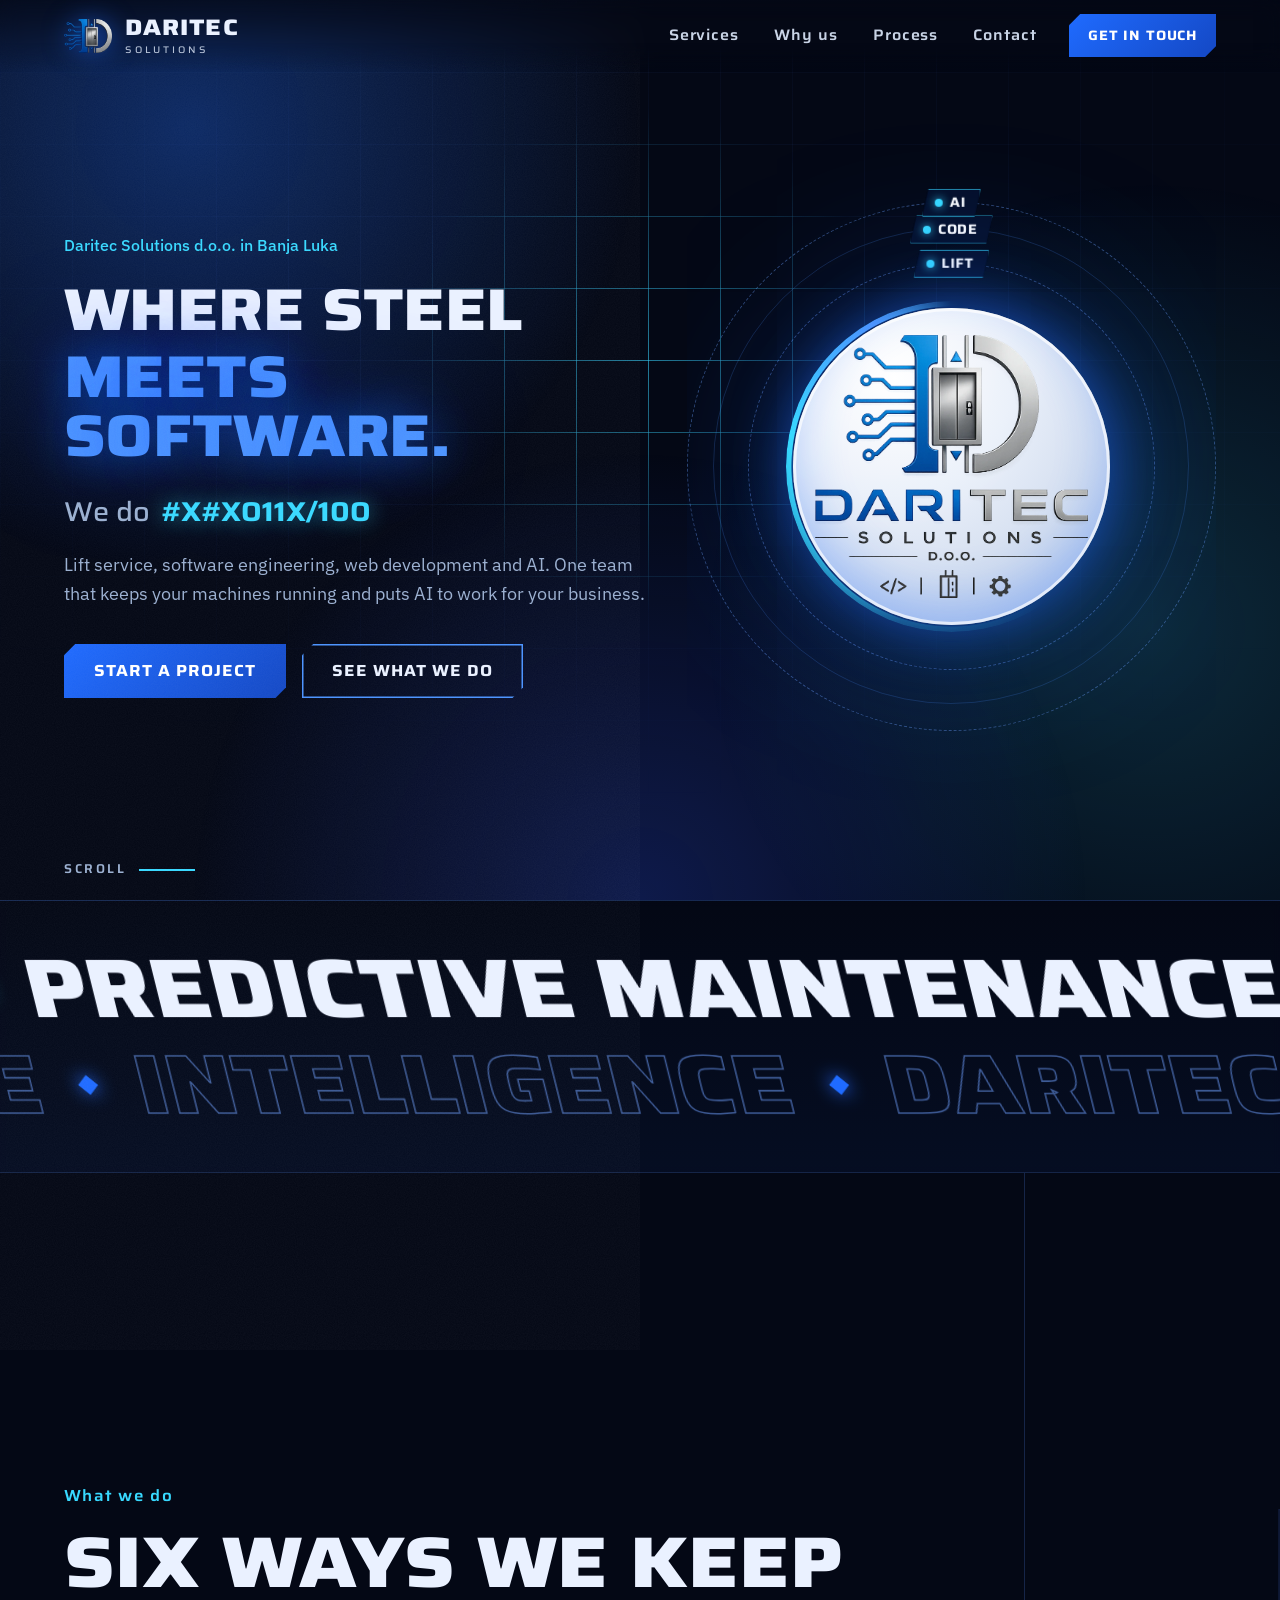
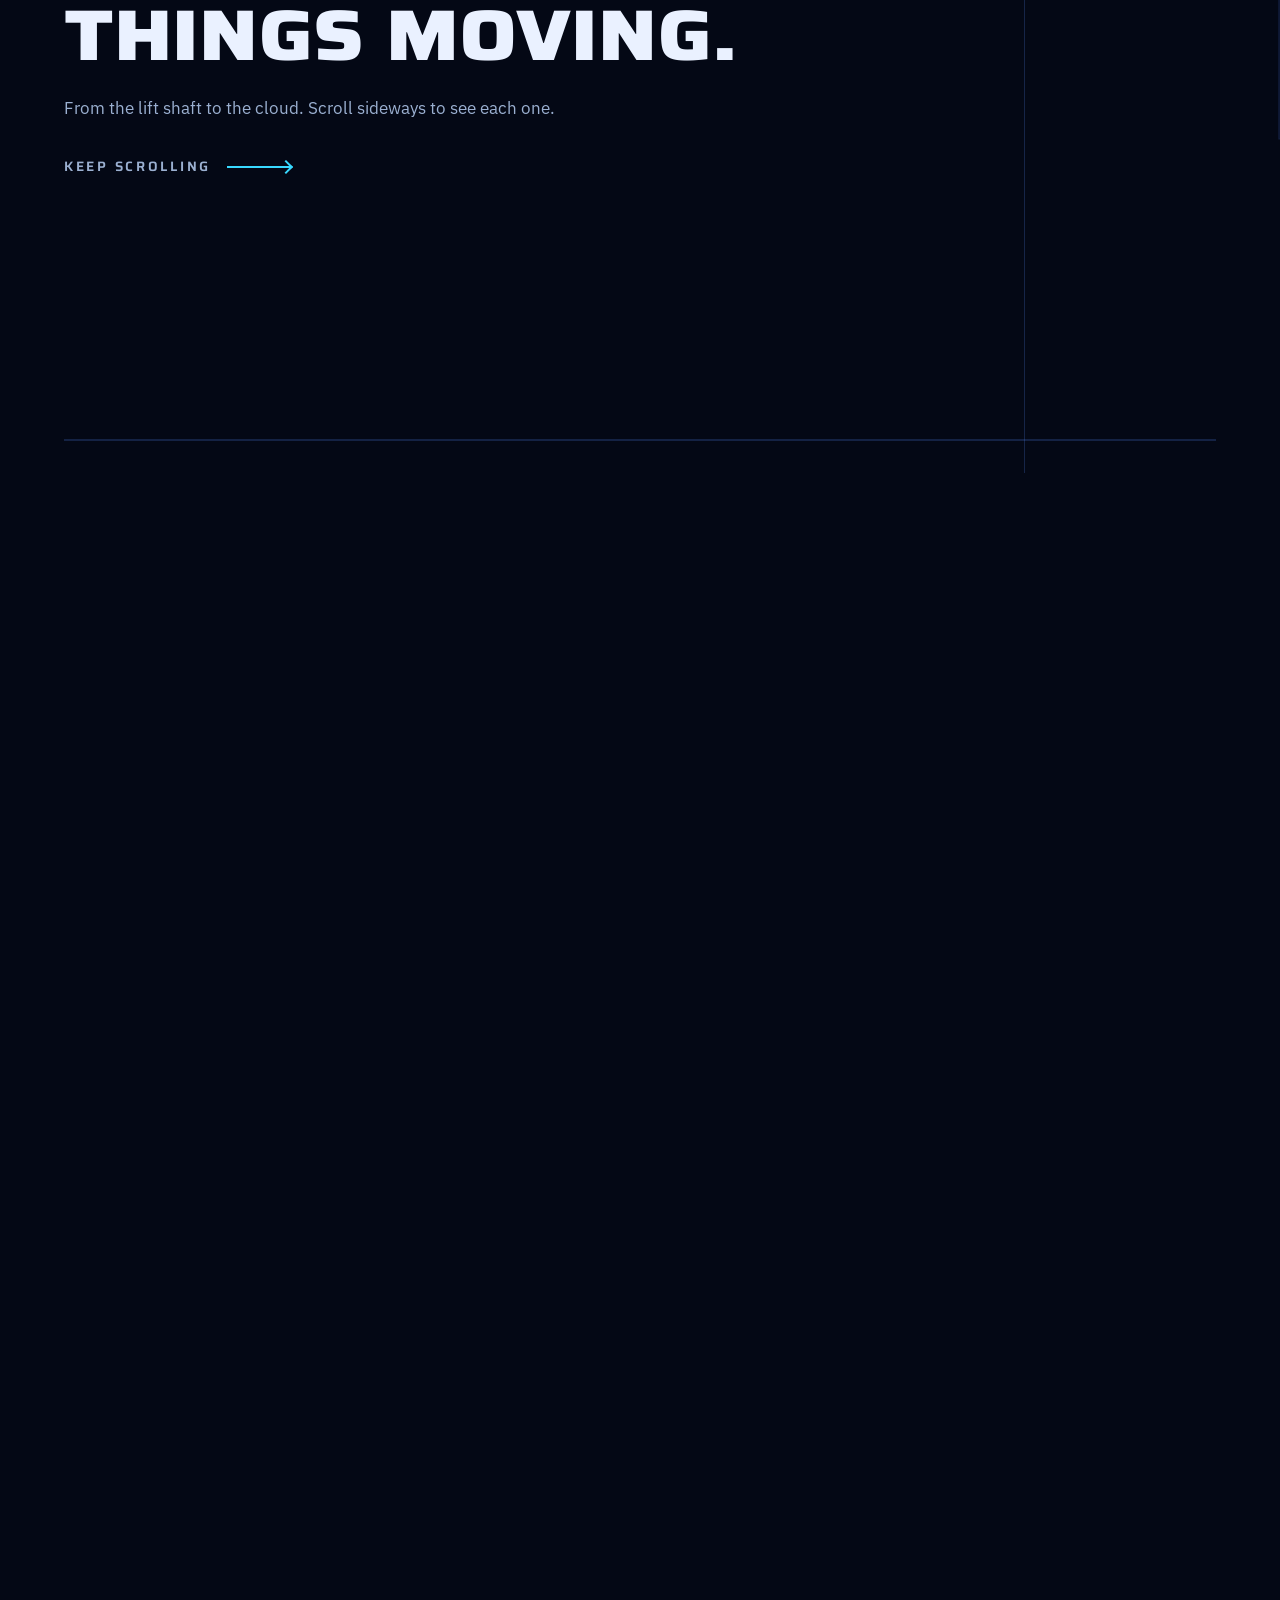
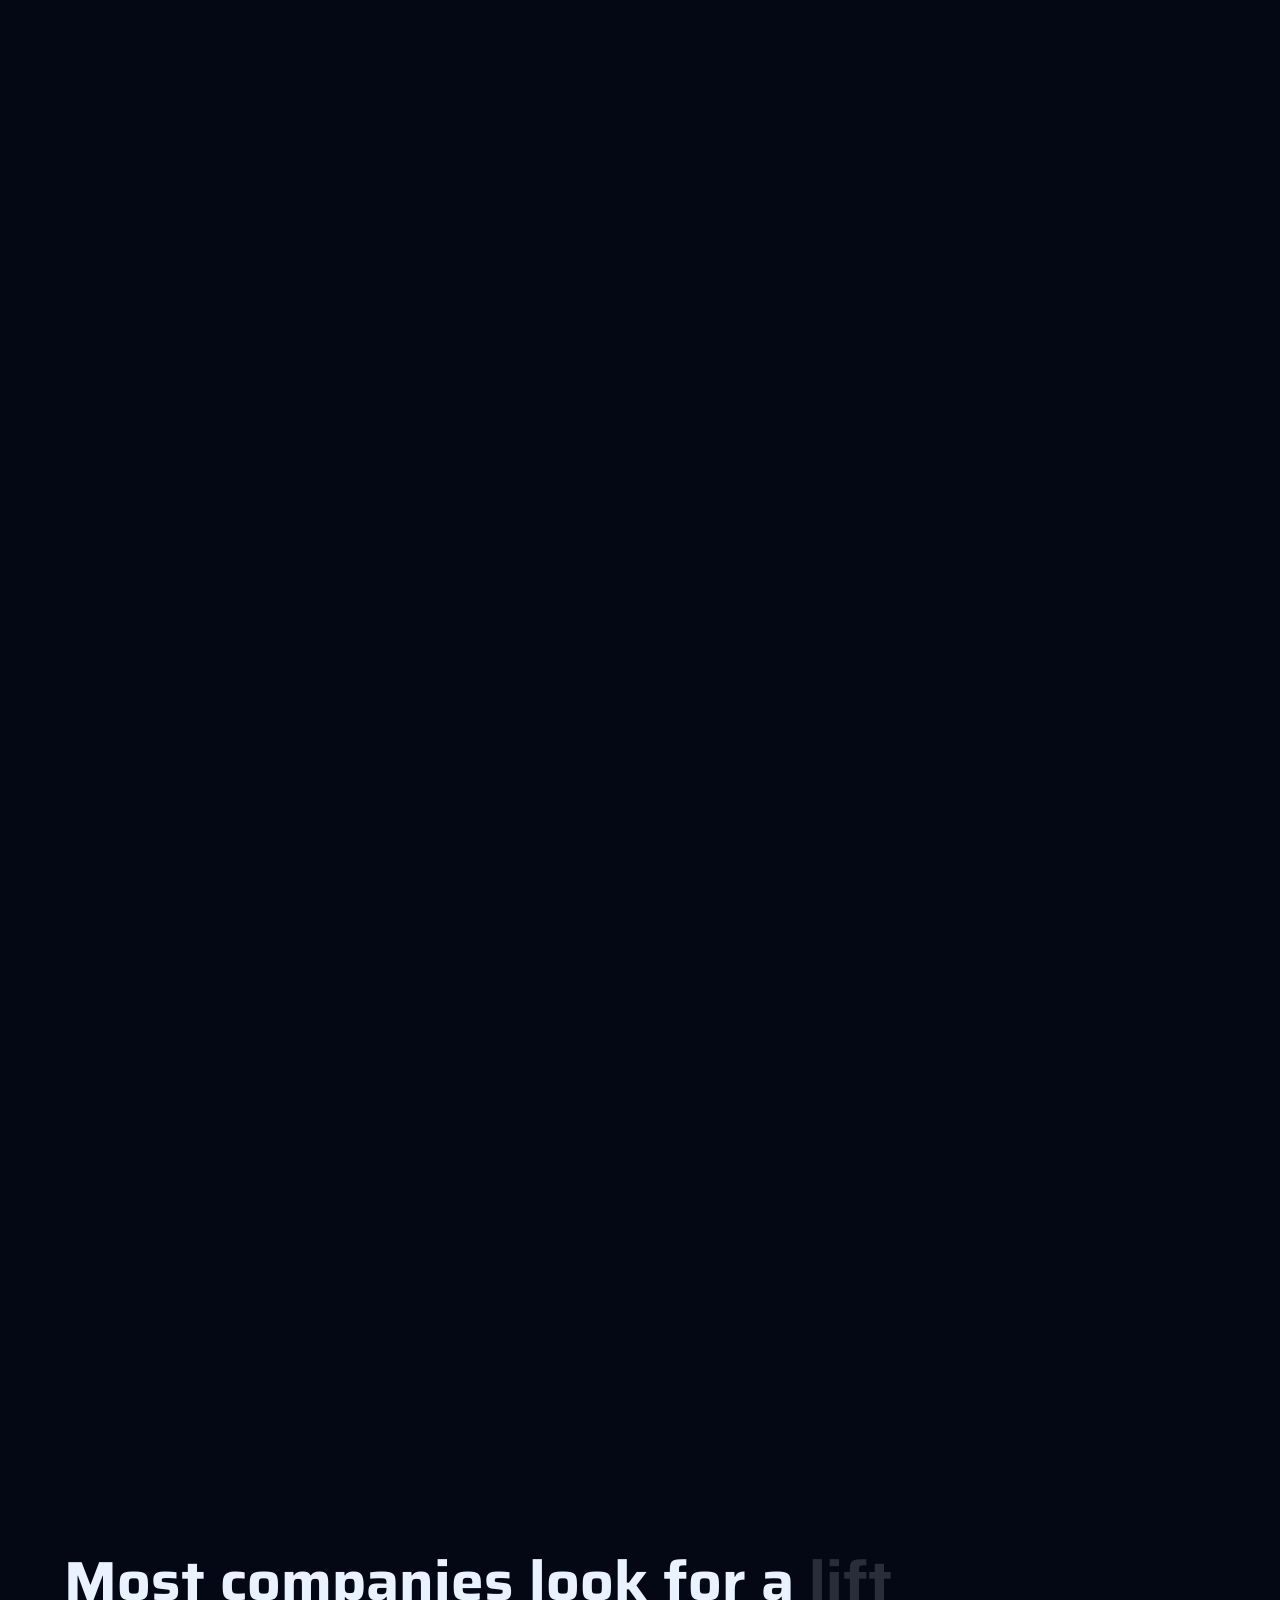
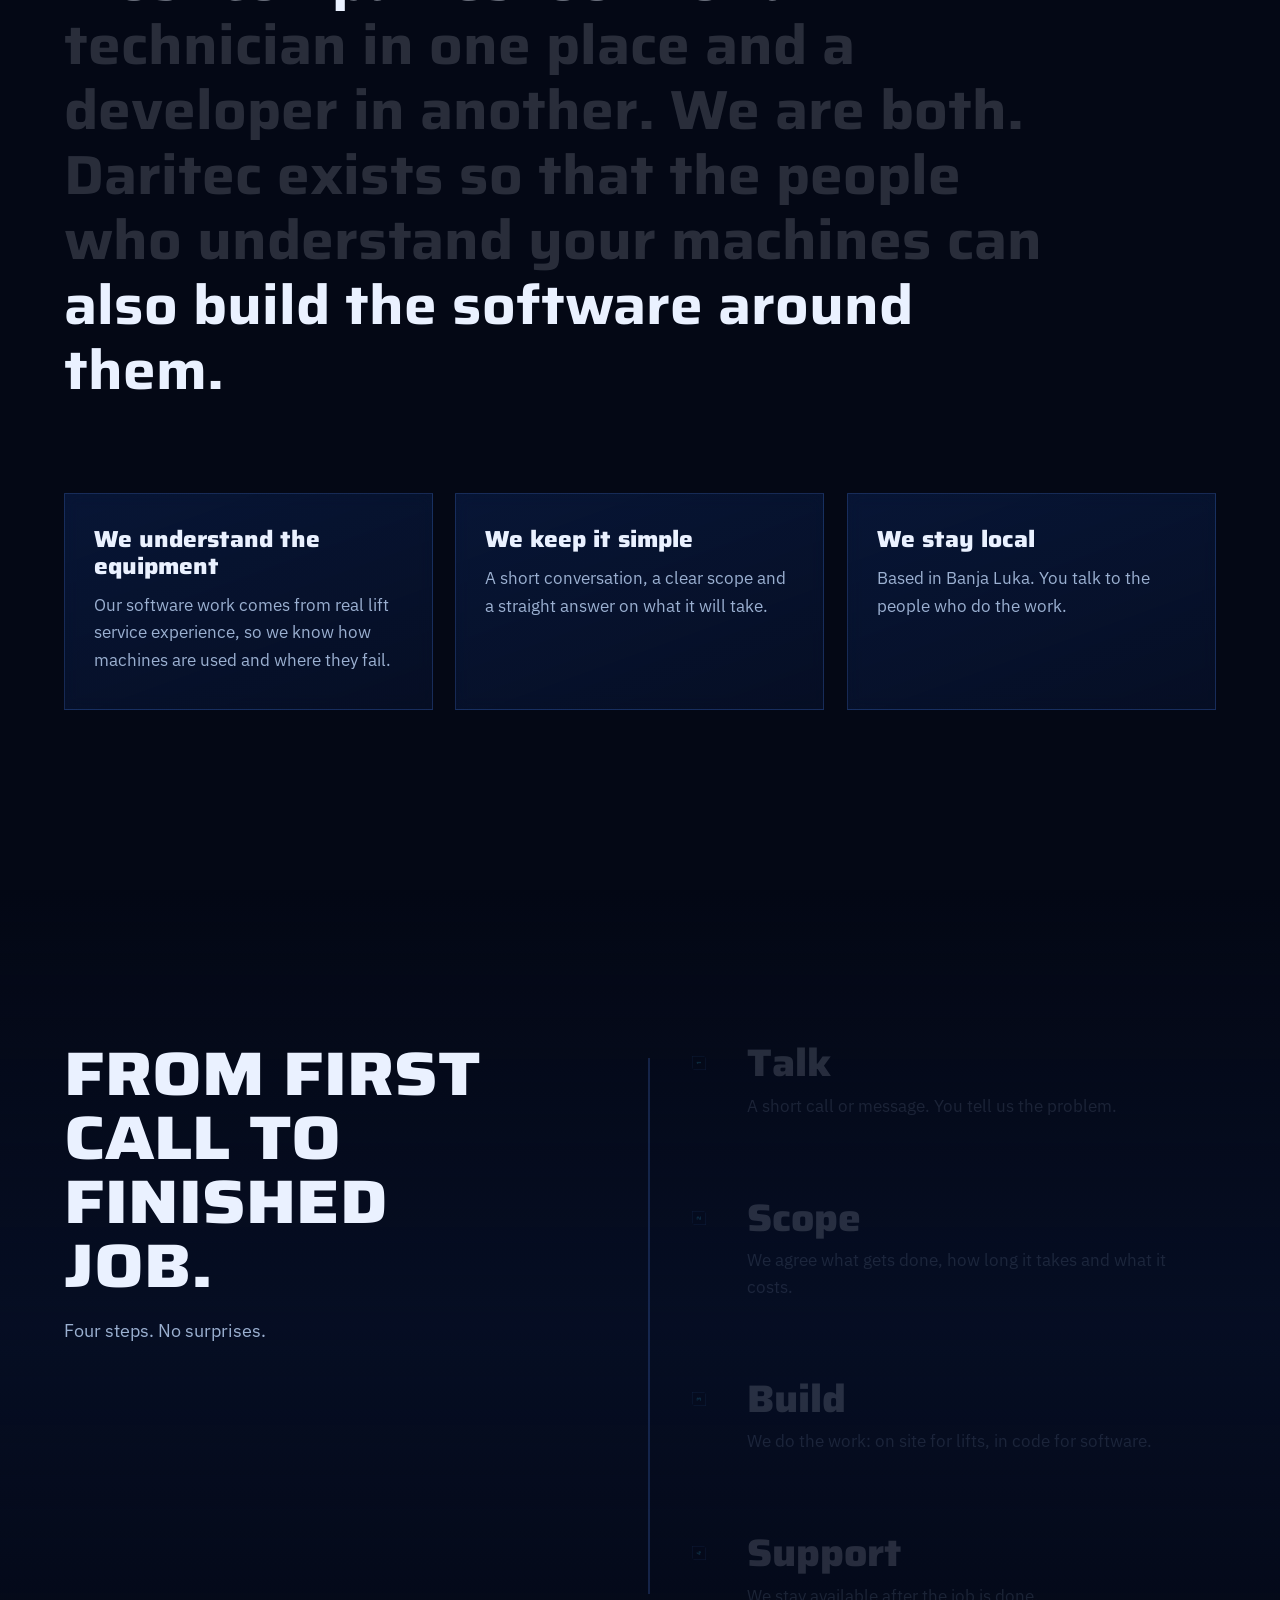
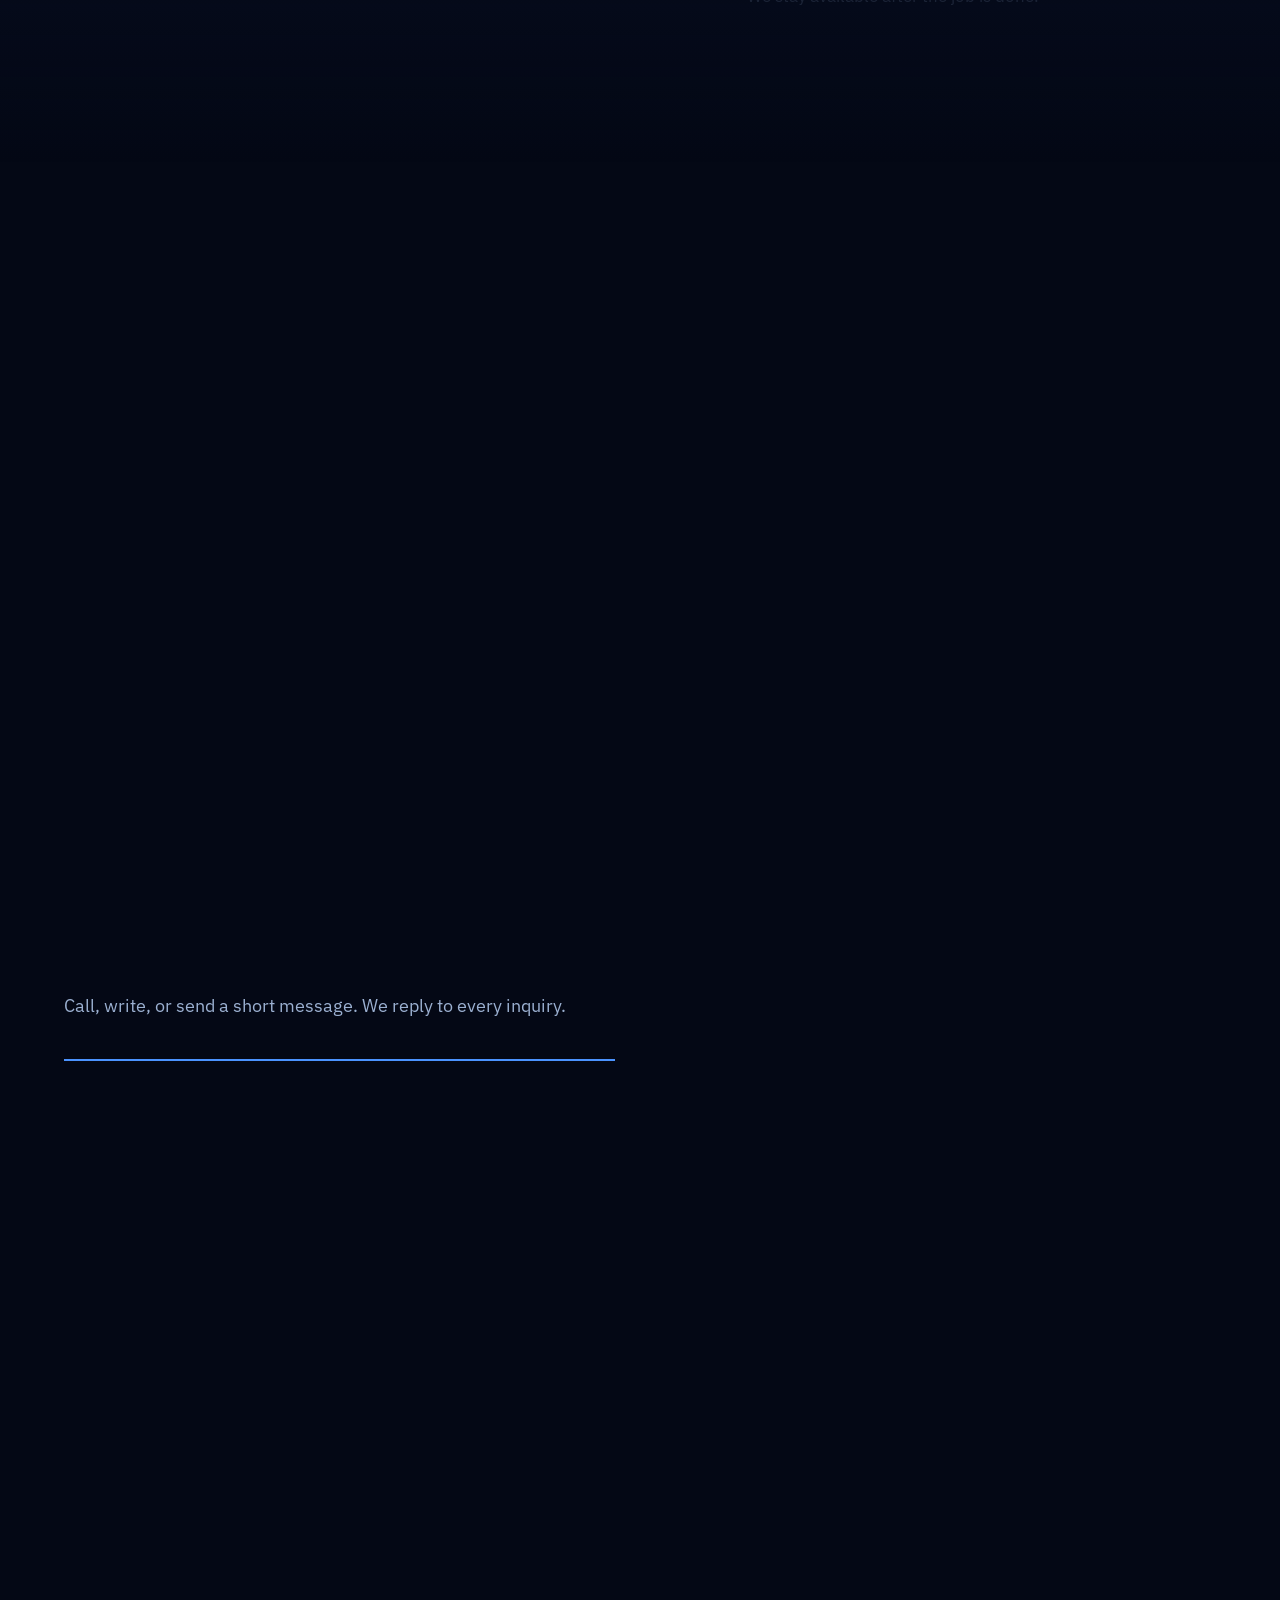
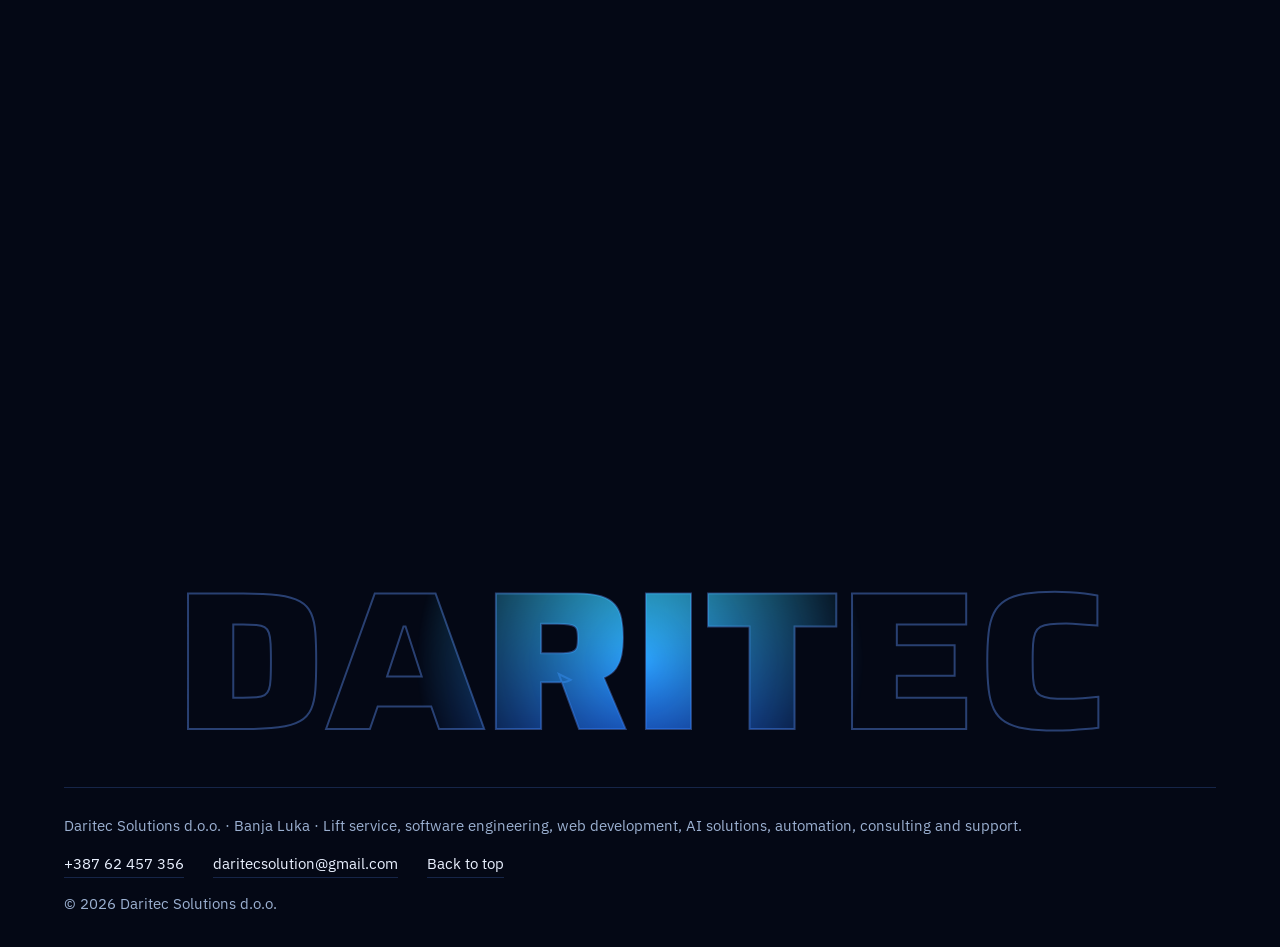
==== commit b7a60145: "Add files via upload" ====
--- a/index.html
+++ b/index.html
@@ -7,7 +7,7 @@
   <meta name="description" content="Daritec Solutions d.o.o. in Banja Luka: lift service, software engineering, web development, AI solutions and automation. Where steel meets software." />
   <meta name="theme-color" content="#040815" />
   <link rel="canonical" href="https://daritecsolutions.com/" />
-  <link rel="icon" type="image/png" href="/favicon.png" />
+  <link rel="icon" type="image/png" sizes="256x256" href="/favicon.png" />
   <link rel="apple-touch-icon" href="/apple-touch-icon.png" />
   <meta property="og:type" content="website" />
   <meta property="og:site_name" content="Daritec Solutions" />
@@ -32,8 +32,8 @@
   }
   </script>
   <script>document.documentElement.classList.add('js')</script>
-  <script type="module" crossorigin src="/index-BypeiBk0.js"></script>
-  <link rel="stylesheet" crossorigin href="/index-C-6yP2Sd.css">
+  <script type="module" crossorigin src="/index-D781PH5R.js"></script>
+  <link rel="stylesheet" crossorigin href="/index-BkSQyVml.css">
 </head>
 <body>
   <a class="skip" href="#main">Skip to content</a>
@@ -317,6 +317,22 @@
     </section>
 
     <!-- CONTACT -->
+    <!-- PARTNERS -->
+    <section class="partners" id="partners" aria-labelledby="h-partners">
+      <div class="wrap">
+        <div class="partners__head">
+          <h2 id="h-partners" data-split>Our partners.</h2>
+        </div>
+        <ul class="partners__grid">
+          <li class="partner partner--intco"><div class="partner__plate"><img src="/partner-intco.webp" width="238" height="350" alt="INTCO Holding logo" loading="lazy" /></div><p class="partner__name">INTCO Holding d.o.o.</p></li>
+          <li class="partner partner--nibra"><div class="partner__plate"><img src="/partner-nibra.webp" width="621" height="144" alt="NIBRA logo" loading="lazy" /></div><p class="partner__name">Nibra GmbH</p></li>
+          <li class="partner partner--software"><div class="partner__plate"><img src="/partner-software.webp" width="900" height="900" alt="Software Direkt logo" loading="lazy" /></div><p class="partner__name">Software Direkt OG</p></li>
+          <li class="partner partner--ludwig"><div class="partner__plate"><img src="/partner-ludwig.webp" width="900" height="192" alt="Auto Ludwig logo" loading="lazy" /></div><p class="partner__name">Auto Ludwig GmbH</p></li>
+          <li class="partner partner--trackie"><div class="partner__plate"><img src="/partner-trackie.webp" width="852" height="852" alt="Trackie app icon" loading="lazy" /></div><p class="partner__name">Trackie</p></li>
+        </ul>
+      </div>
+    </section>
+
     <section class="contact" id="contact" aria-labelledby="h-contact">
       <div class="wrap contact__grid">
         <div class="contact__intro">
--- a/index-BkSQyVml.css
+++ b/index-BkSQyVml.css
@@ -0,0 +1 @@
+@font-face{font-family:Saira Variable;font-style:normal;font-display:swap;font-weight:100 900;font-stretch:50% 125%;src:url(/saira-vietnamese-wdth-normal-Dabr_kLY.woff2)format("woff2-variations");unicode-range:U+102-103,U+110-111,U+128-129,U+168-169,U+1A0-1A1,U+1AF-1B0,U+300-301,U+303-304,U+308-309,U+323,U+329,U+1EA0-1EF9,U+20AB}@font-face{font-family:Saira Variable;font-style:normal;font-display:swap;font-weight:100 900;font-stretch:50% 125%;src:url(/saira-latin-ext-wdth-normal-3Ba4ICIc.woff2)format("woff2-variations");unicode-range:U+100-2BA,U+2BD-2C5,U+2C7-2CC,U+2CE-2D7,U+2DD-2FF,U+304,U+308,U+329,U+1D00-1DBF,U+1E00-1E9F,U+1EF2-1EFF,U+2020,U+20A0-20AB,U+20AD-20C0,U+2113,U+2C60-2C7F,U+A720-A7FF}@font-face{font-family:Saira Variable;font-style:normal;font-display:swap;font-weight:100 900;font-stretch:50% 125%;src:url(/saira-latin-wdth-normal-X2eA-qfZ.woff2)format("woff2-variations");unicode-range:U+??,U+131,U+152-153,U+2BB-2BC,U+2C6,U+2DA,U+2DC,U+304,U+308,U+329,U+2000-206F,U+20AC,U+2122,U+2191,U+2193,U+2212,U+2215,U+FEFF,U+FFFD}@font-face{font-family:IBM Plex Sans;font-style:normal;font-display:swap;font-weight:400;src:url(/ibm-plex-sans-latin-400-normal-CDDApCn2.woff2)format("woff2"),url(/ibm-plex-sans-latin-400-normal-CYLoc0-x.woff)format("woff")}@font-face{font-family:IBM Plex Sans;font-style:normal;font-display:swap;font-weight:400;src:url(/ibm-plex-sans-latin-ext-400-normal-C5H60-Va.woff2)format("woff2"),url(/ibm-plex-sans-latin-ext-400-normal-RBey6euL.woff)format("woff")}@font-face{font-family:IBM Plex Sans;font-style:normal;font-display:swap;font-weight:500;src:url(/ibm-plex-sans-latin-500-normal-6ng42L7E.woff2)format("woff2"),url(/ibm-plex-sans-latin-500-normal-BgVn5rGT.woff)format("woff")}@font-face{font-family:IBM Plex Sans;font-style:normal;font-display:swap;font-weight:500;src:url(/ibm-plex-sans-latin-ext-500-normal-DakdToA3.woff2)format("woff2"),url(/ibm-plex-sans-latin-ext-500-normal-D0aIdm-b.woff)format("woff")}@font-face{font-family:IBM Plex Sans;font-style:normal;font-display:swap;font-weight:600;src:url(/ibm-plex-sans-latin-600-normal-CuJfVYMP.woff2)format("woff2"),url(/ibm-plex-sans-latin-600-normal-Cu4Hd6ag.woff)format("woff")}@font-face{font-family:IBM Plex Sans;font-style:normal;font-display:swap;font-weight:600;src:url(/ibm-plex-sans-latin-ext-600-normal-DOrvGEcy.woff2)format("woff2"),url(/ibm-plex-sans-latin-ext-600-normal-DIrixKbi.woff)format("woff")}:root{--bg:#040815;--bg-2:#07112b;--panel:#0c1a3e8c;--line:#588cff38;--blue:#1f6bff;--blue-hot:#4b93ff;--cyan:#38d9ff;--silver:#c9d4e6;--ink:#eaf1ff;--muted:#9bb0d1;--display:"Saira Variable", "Saira", system-ui, sans-serif;--body:"IBM Plex Sans", system-ui, sans-serif;--ease:cubic-bezier(.22, 1, .36, 1);--pad:clamp(1.25rem, 5vw, 5rem)}*,:before,:after{box-sizing:border-box}html{-webkit-text-size-adjust:100%;scroll-behavior:auto}html.lenis,html.lenis body{height:auto}.lenis.lenis-smooth{scroll-behavior:auto!important}.lenis.lenis-stopped{overflow:hidden}html{overscroll-behavior-x:none;max-width:100%;overflow-x:hidden}body{touch-action:pan-y pinch-zoom;background:var(--bg);max-width:100vw;color:var(--ink);font-family:var(--body);-webkit-font-smoothing:antialiased;margin:0;font-size:1.0625rem;line-height:1.6;overflow-x:hidden}img{max-width:100%;height:auto;display:block}h1,h2,h3,p,ul,ol,dl,dd,pre{margin:0}ul,ol{padding:0;list-style:none}a{color:inherit}.sr{clip:rect(0 0 0 0);white-space:nowrap;width:1px;height:1px;position:absolute;overflow:hidden}::selection{background:var(--blue);color:#fff}:focus-visible{outline:3px solid var(--cyan);outline-offset:3px}.skip{z-index:300;background:var(--cyan);color:#00131f;padding:.75rem 1rem;font-weight:600;position:fixed;top:-4rem;left:1rem}.skip:focus{top:1rem}.aurora{z-index:0;pointer-events:none;position:fixed;top:0;bottom:0;left:0;right:0;overflow:hidden}.aurora i{will-change:transform;border-radius:50%;width:70vmax;height:70vmax;position:absolute}.aurora i:first-child{background:radial-gradient(closest-side,#1f6bff57,#0000);animation:26s ease-in-out infinite alternate drift1;top:-25vmax;left:-20vmax}.aurora i:nth-child(2){background:radial-gradient(closest-side,#38d9ff29,#0000);animation:32s ease-in-out infinite alternate drift2;top:20vh;right:-25vmax}.aurora i:nth-child(3){background:radial-gradient(closest-side,#2846c84d,#0000);animation:30s ease-in-out infinite alternate drift3;bottom:-35vmax;left:15vw}@keyframes drift1{to{transform:translate(18vw,14vh)scale(1.15)}}@keyframes drift2{to{transform:translate(-22vw,-10vh)scale(.9)}}@keyframes drift3{to{transform:translate(14vw,-18vh)scale(1.2)}}.grain{z-index:90;pointer-events:none;opacity:.045;background-image:url("data:image/svg+xml;utf8,<svg xmlns='http://www.w3.org/2000/svg' width='220' height='220'><filter id='n'><feTurbulence type='fractalNoise' baseFrequency='0.9' numOctaves='2' stitchTiles='stitch'/><feColorMatrix values='0 0 0 0 1  0 0 0 0 1  0 0 0 0 1  0 0 0 0.9 0'/></filter><rect width='100%' height='100%' filter='url(%23n)'/></svg>");animation:.9s steps(6,end) infinite grain;position:fixed;top:-50%;bottom:-50%;left:-50%;right:-50%}@keyframes grain{0%{transform:translate(0)}20%{transform:translate(-3%,2%)}40%{transform:translate(2%,-3%)}60%{transform:translate(-2%,-2%)}80%{transform:translate(3%,3%)}to{transform:translate(0)}}.gridbg{z-index:0;pointer-events:none;background-image:linear-gradient(#588cff13 1px,#0000 1px),linear-gradient(90deg,#588cff13 1px,#0000 1px);background-size:72px 72px;position:fixed;top:0;bottom:0;left:0;right:0;-webkit-mask-image:radial-gradient(90% 70% at 50% 35%,#000 0%,#0000 78%);mask-image:radial-gradient(90% 70% at 50% 35%,#000 0%,#0000 78%)}.gridbg--lit{-webkit-mask-image:radial-gradient(22rem circle at var(--mx,50%) var(--my,40%), #000, transparent 72%);-webkit-mask-image:radial-gradient(22rem circle at var(--mx,50%) var(--my,40%), #000, transparent 72%);mask-image:radial-gradient(22rem circle at var(--mx,50%) var(--my,40%), #000, transparent 72%);background-image:linear-gradient(#38d9ff8c 1px,#0000 1px),linear-gradient(90deg,#38d9ff8c 1px,#0000 1px)}.progress{z-index:120;pointer-events:none;height:3px;position:fixed;top:0;bottom:auto;left:0;right:0}.progress i{transform-origin:0;background:linear-gradient(90deg, var(--blue), var(--cyan));height:100%;box-shadow:0 0 14px var(--cyan);display:block;transform:scaleX(0)}.loader{z-index:400;display:none;position:fixed;top:0;bottom:0;left:0;right:0}.js .loader{display:block}.loader__panel{background:linear-gradient(#030612,#071436);height:50.2%;position:absolute;left:0;right:0}.loader__panel--t{border-bottom:1px solid var(--line);top:0}.loader__panel--b{background:linear-gradient(#071436,#030612);bottom:0}.loader__core{place-content:center;justify-items:center;gap:1.1rem;display:grid;position:absolute;top:0;bottom:0;left:0;right:0}.loader__core img{filter:drop-shadow(0 0 26px #1f6bffd9);width:7.5rem;animation:1.4s ease-in-out infinite pulse}.loader__bar{background:#588cff40;width:12rem;height:2px}.loader__bar i{background:linear-gradient(90deg, var(--blue), var(--cyan));transform-origin:0;height:100%;display:block;transform:scaleX(0)}.loader__pct{font:700 1.1rem/1 var(--display);letter-spacing:.08em;color:var(--silver);font-variant-numeric:tabular-nums;font-stretch:125%}@keyframes pulse{50%{filter:drop-shadow(0 0 40px #38d9ffe6);transform:scale(1.06)}}.nav{z-index:100;height:4.5rem;padding:0 var(--pad);transition:transform .5s var(--ease);background:linear-gradient(#040815cc,#04081500);align-items:center;gap:2rem;display:flex;position:fixed;top:0;bottom:auto;left:0;right:0}.nav.is-hidden{transform:translateY(-110%)}.nav:after{content:"";z-index:-1;-webkit-backdrop-filter:blur(10px);backdrop-filter:blur(10px);position:absolute;top:0;bottom:0;left:0;right:0;-webkit-mask-image:linear-gradient(#000 60%,#0000);mask-image:linear-gradient(#000 60%,#0000)}.nav__brand{align-items:center;gap:.8rem;margin-right:auto;text-decoration:none;display:flex}.nav__word{gap:.32rem;line-height:1;display:grid}.nav__word b{font:800 1.4rem/1 var(--display);letter-spacing:.05em;text-transform:uppercase;font-stretch:125%}.nav__word small{font:500 .6rem/1 var(--display);letter-spacing:.3em;text-transform:uppercase;color:var(--silver);text-align:justify;text-align-last:justify;opacity:.9;font-stretch:112%}.nav__brand img{filter:drop-shadow(0 0 12px #1f6bffb3);width:3rem}.nav__links{gap:2.2rem;display:flex}.nav__links a{font:600 .95rem/1 var(--display);letter-spacing:.06em;color:var(--silver);padding:.5rem 0;font-stretch:112%;text-decoration:none;position:relative}.nav__links a:after{content:"";background:var(--cyan);transform-origin:100%;height:2px;transition:transform .4s var(--ease);position:absolute;bottom:0;left:0;right:0;transform:scaleX(0)}.nav__links a:hover:after,.nav__links a.is-active:after{transform-origin:0;transform:scaleX(1)}.nav__links a.is-active{color:#fff}.nav__menu{border:1px solid var(--line);cursor:pointer;background:0 0;border-radius:50%;width:3rem;height:3rem;display:none;position:relative}.nav__menu i{height:2px;transition:transform .35s var(--ease);background:#fff;position:absolute;left:.95rem;right:.95rem}.nav__menu i:first-of-type{top:1.2rem}.nav__menu i:nth-of-type(2){top:1.7rem}.nav__menu[aria-expanded=true] i:first-of-type{transform:translateY(.25rem)rotate(45deg)}.nav__menu[aria-expanded=true] i:nth-of-type(2){transform:translateY(-.25rem)rotate(-45deg)}.menu{z-index:99;padding:6rem var(--pad) 3rem;background:#030714;flex-direction:column;justify-content:center;gap:2.5rem;display:flex;position:fixed;top:0;bottom:0;left:0;right:0}.menu[hidden]{display:none}.menu nav{gap:.4rem;display:grid}.menu a{font:800 clamp(2.2rem, 11vw, 3.6rem)/1.15 var(--display);text-transform:uppercase;font-stretch:125%;text-decoration:none}.menu__meta{color:var(--muted)}.btn{--cut:.7rem;min-height:3.4rem;font:700 1rem/1 var(--display);letter-spacing:.06em;text-transform:uppercase;cursor:pointer;color:#fff;background:linear-gradient(135deg, var(--blue), #1448c4);clip-path:polygon(var(--cut) 0, 100% 0, 100% calc(100% - var(--cut)), calc(100% - var(--cut)) 100%, 0 100%, 0 var(--cut));isolation:isolate;will-change:transform;border:0;justify-content:center;align-items:center;padding:.9rem 1.9rem;font-stretch:112%;text-decoration:none;display:inline-flex;position:relative;overflow:hidden}.btn span{z-index:2;display:block;position:relative}.btn:before{content:"";z-index:1;background:linear-gradient(105deg,#0000 35%,#ffffff73 50%,#0000 65%);position:absolute;top:0;bottom:0;left:0;right:0;transform:translate(-120%)}.btn:hover:before{transition:transform .8s var(--ease);transform:translate(120%)}.btn:after{content:"";z-index:0;background:linear-gradient(135deg, var(--cyan), var(--blue-hot));opacity:0;transition:opacity .3s;position:absolute;top:0;bottom:0;left:0;right:0}.btn:hover:after{opacity:1}.btn:hover{color:#001426}.btn--ghost{box-shadow:inset 0 0 0 1.5px var(--blue-hot);color:var(--ink);background:0 0}.btn--ghost:hover{color:#001426}.btn--sm{min-height:2.7rem;padding:.6rem 1.2rem;font-size:.85rem}.btn--wide{width:100%}.hero{z-index:2;min-height:100svh;padding:7rem var(--pad) 5rem;grid-template-columns:minmax(0,1.05fr) minmax(0,.95fr);align-items:center;gap:clamp(1rem,3vw,3rem);display:grid;position:relative;overflow-x:clip}.hero__copy{max-width:50rem}.hero__kicker{font:500 1rem/1.4 var(--body);color:var(--cyan);margin-bottom:1.4rem}.hero__title{font:800 clamp(2.3rem, 4.6vw, 5.2rem)/1 var(--display);text-transform:uppercase;letter-spacing:-.01em;font-stretch:125%}.hero__title .line{padding:.04em 0 .1em;display:block;overflow:hidden}.hero__title.is-ready .line,.reduced .hero__title .line{overflow:visible}.hero__title .line--outline{color:var(--blue-hot);text-shadow:0 0 50px #1f6bffb3,0 0 120px #1f6bff59}.hero__ticker{font:700 clamp(1.2rem, 2.2vw, 1.7rem)/1.2 var(--display);flex-wrap:wrap;align-items:baseline;gap:.7rem;margin-top:1.5rem;font-stretch:112%;display:flex}.hero__ticker-label{color:var(--muted);font-weight:500}.hero__ticker-word{color:var(--cyan);text-shadow:0 0 20px #38d9ff8c;min-width:11ch}.hero__lede{max-width:38rem;color:var(--muted);margin-top:1.4rem;font-size:clamp(1.05rem,1.4vw,1.2rem)}.hero__cta{flex-wrap:wrap;gap:1rem;margin-top:2.2rem;display:flex}.hero__visual{place-items:center;display:grid}.reactor{--live:paused;aspect-ratio:1;will-change:transform;place-items:center;width:min(100%,36rem);display:grid;position:relative}.reactor.is-live{--live:running}.reactor__orbits{place-items:center;display:grid;position:absolute;top:0;bottom:0;left:0;right:0}.orbit{aspect-ratio:1;animation:spin var(--dur,40s) linear infinite;animation-play-state:var(--live);border:1px dashed #6fa0ff66;border-radius:50%;position:absolute}.orbit--1{width:77%}.orbit--2{border-style:solid;border-color:#4b93ff33;width:90%;animation-direction:reverse}.orbit--3{width:100%}.chip{position:absolute;top:0;left:50%;transform:translate(-50%,-50%)}.chip b{font:700 .85rem/1 var(--display);letter-spacing:.06em;text-transform:uppercase;color:#fff;-webkit-backdrop-filter:blur(6px);backdrop-filter:blur(6px);clip-path:polygon(.4rem 0,100% 0,calc(100% - .4rem) 100%,0 100%);animation:spin var(--dur,40s) linear infinite reverse;animation-play-state:var(--live);background:#06102de0;border:1px solid #38d9ffb3;align-items:center;gap:.45rem;padding:.4rem .85rem .4rem .7rem;font-stretch:112%;display:flex;box-shadow:0 0 22px #38d9ff59}.orbit--2 .chip b{animation-direction:normal}.chip i{background:var(--cyan);width:.5rem;height:.5rem;box-shadow:0 0 10px var(--cyan);border-radius:50%}.medal{aspect-ratio:1;background:radial-gradient(circle at 32% 22%,#fff 0%,#eaf0fa 36%,#b9c9e3 100%);border-radius:50%;place-items:center;width:60%;display:grid;position:relative;box-shadow:inset 0 0 0 3px #ffffffb3,inset 0 -22px 50px #1f6bff4d,0 0 60px #1f6bff99,0 0 180px #1f6bff66}.medal__rim{background:conic-gradient(from 0deg, transparent 0 40%, #38d9ff26 55%, var(--cyan) 78%, var(--blue-hot) 92%, transparent 100%);animation:4.5s linear infinite spin;animation-play-state:var(--live);filter:drop-shadow(0 0 8px var(--cyan));border-radius:50%;position:absolute;top:-7px;bottom:-7px;left:-7px;right:-7px;-webkit-mask:radial-gradient(farthest-side,#0000 calc(100% - 6px),#000 calc(100% - 5px));mask:radial-gradient(farthest-side,#0000 calc(100% - 6px),#000 calc(100% - 5px))}.medal__glare{pointer-events:none;background:radial-gradient(circle at var(--gx,30%) var(--gy,20%), #ffffffd9, transparent 50%);opacity:.55;mix-blend-mode:soft-light;border-radius:50%;position:absolute;top:0;bottom:0;left:0;right:0}.logo-stack{aspect-ratio:746/717;width:86%;position:relative}.logo-stack img{width:100%;height:100%;display:block}.reactor__circuit{pointer-events:none;width:100%;height:100%;position:absolute;top:0;bottom:0;left:0;right:0}.t-wide,.t-core{stroke-dashoffset:.2px;animation:3.4s cubic-bezier(.5,0,.25,1) infinite travel;animation-delay:calc(var(--i) * .55s);animation-play-state:var(--live)}.t-wide{stroke:#38d9ffbf;stroke-width:17px;stroke-dasharray:.2 1.4;filter:blur(3px)}.t-core{stroke:#fff;stroke-width:5px;stroke-dasharray:.12 1.4;filter:drop-shadow(0 0 5px #38d9ff)}.logo-stack__shine{animation:5.2s ease-in-out infinite shine;animation-play-state:var(--live);pointer-events:none;background:linear-gradient(105deg,#0000 36%,#fffffff2 50%,#0000 64%) 160% 0/260% 100% no-repeat;position:absolute;top:0;bottom:0;left:0;right:0;-webkit-mask:url(/logo-full.webp) 50%/100% 100% no-repeat;mask:url(/logo-full.webp) 50%/100% 100% no-repeat}@keyframes spin{to{transform:rotate(360deg)}}@keyframes travel{0%{stroke-dashoffset:.2px}70%,to{stroke-dashoffset:-1.1px}}@keyframes shine{0%,35%{background-position:160% 0}80%,to{background-position:-60% 0}}.hero__scroll{left:var(--pad);font:600 .8rem/1 var(--display);letter-spacing:.2em;color:var(--muted);text-transform:uppercase;align-items:center;gap:.8rem;display:flex;position:absolute;bottom:1.5rem}.hero__scroll i{background:#588cff4d;width:3.5rem;height:2px;display:block;position:relative;overflow:hidden}.hero__scroll i:after{content:"";background:var(--cyan);animation:sweep 1.8s var(--ease) infinite;position:absolute;top:0;bottom:0;left:0;right:0}@keyframes sweep{0%{transform:translate(-100%)}to{transform:translate(100%)}}.marquee{z-index:2;border-block:1px solid var(--line);-webkit-backdrop-filter:blur(4px);backdrop-filter:blur(4px);background:linear-gradient(#04081599,#07112b99);padding:2.5rem 0;position:relative;overflow:hidden}.marquee__row{overflow:hidden}.marquee__track{width:max-content;font:800 clamp(2.4rem, 6.5vw, 5.4rem)/1.15 var(--display);text-transform:uppercase;white-space:nowrap;will-change:transform;align-items:center;gap:2.5rem;padding-right:2.5rem;font-stretch:125%;display:flex}.marquee__track b{background:var(--cyan);width:.9rem;height:.9rem;box-shadow:0 0 18px var(--cyan);flex:none;transform:rotate(45deg)}.marquee__row--outline .marquee__track{color:#0000;-webkit-text-stroke:1.5px #6fa0ff8c}.marquee__row--outline b{background:var(--blue);box-shadow:0 0 18px var(--blue)}.hs{z-index:2;position:relative}.hs__sticky{position:relative}.hs__track{flex-direction:column;display:flex}.panel{width:100%;padding:5rem var(--pad);border-top:1px solid var(--line);grid-template-columns:minmax(0,1fr) minmax(0,.9fr);align-items:center;gap:clamp(1.5rem,4vw,4rem);display:grid;position:relative;overflow:hidden}.panel--intro,.panel--end{border-top:0;flex-direction:column;justify-content:center;align-items:flex-start;gap:1.4rem;display:flex}.hs-on .hs__sticky{align-items:center;height:100vh;display:flex;overflow:hidden}.hs-on .hs__track{will-change:transform;flex-direction:row;height:100%}.hs-on .panel{border-top:0;border-left:1px solid var(--line);flex:none;width:min(88vw,78rem);height:100%;padding:6rem clamp(2rem,5vw,5rem) 5rem;overflow:visible}.hs-on .panel--intro,.hs-on .panel--end{width:min(80vw,64rem);padding-left:var(--pad);border-left:0}.hs-on .panel--end{width:min(62vw,56rem)}.panel--end .panel__bigtitle{font-size:clamp(2rem,4.4vw,4.2rem)}.panel__bigtitle{font:800 clamp(2.4rem, 5.6vw, 5.2rem)/1.02 var(--display);text-transform:uppercase;font-stretch:125%}.panel__index{font:600 1rem/1 var(--display);color:var(--cyan);letter-spacing:.08em;font-stretch:112%}.panel__ghost{font:800 clamp(9rem, 26vw, 24rem)/.8 var(--display);text-transform:uppercase;color:#0000;-webkit-text-stroke:1.5px #4b78e633;white-space:nowrap;pointer-events:none;-webkit-user-select:none;user-select:none;font-stretch:125%;position:absolute;top:1rem;left:0;right:0}.panel__body{z-index:2;gap:1.2rem;max-width:34rem;display:grid;position:relative}.panel__body h3{font:800 clamp(1.7rem, 3vw, 2.7rem)/1.08 var(--display);font-stretch:112%}.panel__text{color:var(--muted);max-width:34rem}.chips{flex-wrap:wrap;gap:.6rem;margin-top:.4rem;display:flex}.chips li{border:1px solid var(--line);color:var(--silver);clip-path:polygon(.45rem 0,100% 0,calc(100% - .45rem) 100%,0 100%);background:#1f6bff1a;padding:.5rem .95rem;font-size:.95rem;transition:background .3s,color .3s}.chips li:hover{color:#fff;background:#38d9ff33}.hs__hint{font:600 .85rem/1 var(--display);letter-spacing:.2em;text-transform:uppercase;color:var(--muted);align-items:center;gap:1rem;margin-top:1rem;display:none}.hs__hint i{background:var(--cyan);width:4rem;height:2px;position:relative}.hs__hint i:after{content:"";border-top:2px solid var(--cyan);border-right:2px solid var(--cyan);width:10px;height:10px;position:absolute;top:-4px;right:0;transform:rotate(45deg)}.hs-on .hs__hint{display:flex}.hs__progress{left:var(--pad);right:var(--pad);background:#588cff33;height:2px;display:none;position:absolute;bottom:2rem}.hs__progress i{background:linear-gradient(90deg, var(--blue), var(--cyan));transform-origin:0;height:100%;box-shadow:0 0 12px var(--cyan);display:block;transform:scaleX(0)}.hs-on .hs__progress{display:block}.hs-on .panel__ghost{top:50%;transform:translateY(-50%)}.panel__visual{z-index:2;aspect-ratio:1/1.05;justify-self:center;place-items:center;width:min(100%,27rem);display:grid;position:relative}.v-lift__shaft{background:linear-gradient(#1f6bff1a,#1f6bff05);border:2px solid #588cff99;width:62%;height:100%;position:relative;overflow:hidden;box-shadow:0 0 60px #1f6bff4d,inset 0 0 40px #1f6bff26}.v-lift__floors{flex-direction:column;justify-content:space-around;display:flex;position:absolute;top:0;bottom:0;left:0;right:0}.v-lift__floors i{font:700 .85rem/1 var(--display);color:#9bb0d1b3;border-top:1px dashed #588cff59;padding-top:.2rem;padding-left:.6rem;font-style:normal}.v-lift__cable{background:var(--silver);transform-origin:top;width:2px;height:20%;animation:5s ease-in-out infinite cable;position:absolute;top:0;left:50%}.v-lift__cab{background:linear-gradient(#cfd9ea,#8a9bb3);border:2px solid #e8f0ff;height:24%;animation:5s ease-in-out infinite cab;display:flex;position:absolute;top:6%;left:14%;right:14%;box-shadow:0 0 30px #38d9ff80}.v-lift__door{background:linear-gradient(90deg,#00000040,#ffffff40,#00000040),#55657f;flex:1;margin:6% 2%;animation:5s ease-in-out infinite doors}.v-lift__door:first-child{transform-origin:0}.v-lift__door:last-child{transform-origin:100%}.v-lift__led{color:var(--cyan);font:800 1.4rem/1 var(--display);border:1px solid var(--line);background:#04101f;padding:.35rem .7rem;animation:5s step-end infinite led;position:absolute;top:8%;right:0;box-shadow:0 0 20px #38d9ff66}@keyframes cab{0%,12%{top:6%}44%,56%{top:66%}88%,to{top:6%}}@keyframes cable{0%,12%{height:8%}44%,56%{height:68%}88%,to{height:8%}}@keyframes doors{0%,6%{transform:scaleX(1)}9%,44%{transform:scaleX(.25)}48%,to{transform:scaleX(1)}}@keyframes led{0%{transform:rotate(0)}50%{transform:rotate(180deg)}}.v-code{align-content:center}.v-code__bar{border:1px solid var(--line);background:#0c1a3ee6;border-bottom:0;align-items:center;gap:.5rem;width:100%;padding:.8rem 1rem;display:flex}.v-code__bar i{background:#3a4a70;border-radius:50%;width:.7rem;height:.7rem}.v-code__bar i:first-child{background:var(--blue-hot)}.v-code__bar span{color:var(--muted);margin-left:.6rem;font-size:.85rem}.v-code__body{border:1px solid var(--line);width:100%;color:var(--silver);white-space:pre;background:#050c20eb;padding:1.3rem 1.2rem;font:500 clamp(.72rem,1.05vw,.9rem)/1.9 ui-monospace,SFMono-Regular,Menlo,Consolas,monospace;display:grid;overflow:hidden;box-shadow:0 0 70px #1f6bff40}.v-code__body .l{width:0;animation:9s steps(36,end) infinite typeline;animation-delay:calc(var(--i) * .75s);display:block;overflow:hidden}.v-code__body em{color:#b388ff;font-style:normal}.v-code__body b{color:var(--cyan);font-weight:500}.v-code__body u{color:#7ee0a0;text-decoration:none}.caret{background:var(--cyan);vertical-align:text-bottom;width:.55em;height:1.1em;margin-left:.15em;animation:.9s step-end infinite blink;display:inline-block}@keyframes typeline{0%{width:0}9%{width:100%}88%{width:100%}96%,to{width:0}}@keyframes blink{50%{opacity:0}}.v-web{align-content:center;gap:0}.v-web__bar{border:1px solid var(--line);background:#0c1a3ee6;border-bottom:0;align-items:center;gap:.45rem;width:100%;padding:.7rem .9rem;display:flex}.v-web__bar i{background:#3a4a70;border-radius:50%;width:.6rem;height:.6rem}.v-web__bar span{background:#588cff33;border-radius:99px;flex:1;height:.9rem;margin-left:.6rem}.v-web__page{border:1px solid var(--line);background:#050c20eb;gap:1rem;width:100%;padding:1rem;display:grid;box-shadow:0 0 70px #1f6bff40}.v-web__nav{align-items:center;gap:.8rem;display:flex}.v-web__nav b{background:var(--blue-hot);width:2.2rem;height:.9rem;margin-right:auto}.v-web__nav i{background:#9bb0d159;width:2rem;height:.5rem}.v-web__hero{gap:.6rem;padding:1.3rem 0;display:grid}.v-web__hero u{background:var(--silver);width:80%;height:1.1rem;animation:pop 6s var(--ease) infinite;display:block}.v-web__hero u+u{background:var(--blue-hot);width:55%;animation-delay:.3s}.v-web__hero s{background:var(--cyan);width:5.5rem;height:1.8rem;animation:pop 6s var(--ease) infinite .6s;margin-top:.4rem;display:block;box-shadow:0 0 20px #38d9ff99}.v-web__cards{grid-template-columns:repeat(3,1fr);gap:.7rem;display:grid}.v-web__cards i{border:1px solid var(--line);background:linear-gradient(110deg,#588cff1f 30%,#588cff59 50%,#588cff1f 70%) 0 0/250% 100%;height:4.5rem;animation:2.2s linear infinite shimmer}.v-web__cards i:nth-child(2){animation-delay:.3s}.v-web__cards i:nth-child(3){animation-delay:.6s}.v-web__pointer{width:1.1rem;height:1.1rem;filter:drop-shadow(0 0 8px var(--cyan));animation:pointer 6s var(--ease) infinite;border-top:3px solid #fff;border-left:3px solid #fff;position:absolute;transform:rotate(-20deg)}@keyframes pop{0%{transform:scaleX(0)}12%,86%{transform:scaleX(1)}to{transform:scaleX(0)}}.v-web__hero u,.v-web__hero s{transform-origin:0}@keyframes shimmer{to{background-position:-150% 0}}@keyframes pointer{0%,5%{top:88%;left:82%}22%{top:52%;left:22%}30%{top:52%;left:22%;transform:rotate(-20deg)scale(.8)}38%,to{top:88%;left:82%;transform:rotate(-20deg)scale(1)}}.v-ai svg,.v-auto svg{width:100%;height:auto;overflow:visible}.v-ai__lines path{stroke:#4b93ff73;stroke-width:1.5px;stroke-dasharray:6 10;animation:1.6s linear infinite flow}.v-ai__lines path:nth-child(3n){stroke:#38d9ff80;animation-duration:2.1s}.v-ai__lines path:nth-child(4n){animation-direction:reverse}.v-ai__nodes circle{fill:var(--bg-2);stroke:var(--cyan);stroke-width:2.5px;filter:drop-shadow(0 0 8px var(--cyan));transform-box:fill-box;transform-origin:50%;animation:2.4s ease-in-out infinite node}.v-ai__nodes circle:nth-child(2n){stroke:var(--blue-hot);animation-delay:.4s}.v-ai__nodes circle:nth-child(3n){animation-delay:.9s}.v-ai__nodes circle:nth-child(n+8){fill:var(--blue)}@keyframes flow{to{stroke-dashoffset:-64px}}@keyframes node{50%{transform:scale(1.35)}}.v-auto__pipe{stroke:#4b93ff80;stroke-width:3px;stroke-dasharray:2 10;stroke-linecap:round}.v-auto__nodes rect{fill:var(--bg-2);stroke:var(--blue-hot);stroke-width:2.5px;filter:drop-shadow(0 0 10px #1f6bffb3)}.v-auto__dot{fill:var(--cyan);filter:drop-shadow(0 0 10px var(--cyan))}.v-auto__dot--b{fill:#fff}.v-auto__dot--c{fill:var(--blue-hot)}.v-auto__gear{border:10px dotted #4b93ff99;border-radius:50%;width:6.5rem;height:6.5rem;animation:14s linear infinite spin;position:absolute;bottom:4%;right:2%}.v-auto__gear:after{content:"";border:3px solid var(--cyan);border-radius:50%;position:absolute;top:1.4rem;bottom:1.4rem;left:1.4rem;right:1.4rem;box-shadow:0 0 20px #38d9ff80}.v-help i{aspect-ratio:1;border:2px solid #4b93ff99;border-radius:50%;width:100%;animation:4.2s ease-out infinite ring;position:absolute}.v-help i:nth-child(2){animation-delay:1.4s}.v-help i:nth-child(3){animation-delay:2.8s}.v-help img{filter:drop-shadow(0 0 26px #1f6bffe6);width:38%;position:relative}@keyframes ring{0%{opacity:1;transform:scale(.2)}to{opacity:0;transform:scale(1)}}.wrap{width:100%;max-width:84rem;padding:0 var(--pad);margin:0 auto}.why{z-index:2;padding:clamp(6rem,14vw,12rem) 0;position:relative}.why__statement{font:700 clamp(1.7rem, 4.3vw, 3.6rem)/1.18 var(--display);max-width:62rem;font-stretch:112%}.why__statement .w{opacity:.16}.pillars{perspective:1200px;grid-template-columns:repeat(3,minmax(0,1fr));gap:1.4rem;margin-top:clamp(3rem,7vw,6rem);display:grid}.pillar{border:1px solid var(--line);-webkit-backdrop-filter:blur(8px);backdrop-filter:blur(8px);transform-style:preserve-3d;will-change:transform;background:linear-gradient(160deg,#1f6bff24,#07112bb3);padding:2rem 1.8rem 2.2rem;position:relative;overflow:hidden}.pillar__glow{background:radial-gradient(22rem circle at var(--mx,50%) var(--my,0%), #38d9ff47, transparent 60%);opacity:0;pointer-events:none;transition:opacity .3s;position:absolute;top:0;bottom:0;left:0;right:0}.pillar:hover .pillar__glow{opacity:1}.pillar h3{font:800 1.45rem/1.15 var(--display);margin-bottom:.8rem;font-stretch:112%}.pillar p{color:var(--muted)}.process{z-index:2;background:linear-gradient(#0000,#07112ba6,#0000);padding:clamp(5rem,12vw,10rem) 0;position:relative}.process__grid{grid-template-columns:minmax(0,.9fr) minmax(0,1.1fr);align-items:start;gap:clamp(2rem,6vw,6rem);display:grid}.process__head{position:sticky;top:8rem}.process h2,.contact h2{font:800 clamp(2.2rem, 4.8vw, 4.4rem)/1.04 var(--display);text-transform:uppercase;font-stretch:125%}.lede{color:var(--muted);max-width:34rem;margin-top:1.2rem;font-size:clamp(1.05rem,1.4vw,1.2rem)}.steps{gap:clamp(2.5rem,6vw,5rem);padding-left:4.5rem;display:grid;position:relative}.step{display:block;position:relative}.step__n{width:3rem;height:3rem;font:800 1.3rem/1 var(--display);background:var(--bg);border:2px solid var(--blue-hot);color:var(--cyan);clip-path:polygon(.5rem 0,100% 0,100% calc(100% - .5rem),calc(100% - .5rem) 100%,0 100%,0 .5rem);z-index:2;place-items:center;display:grid;position:absolute;top:-.2rem;left:-4.5rem;box-shadow:0 0 24px #1f6bff99}.step h3{font:800 clamp(1.6rem, 3vw, 2.4rem)/1.1 var(--display);font-stretch:112%}.step p{color:var(--muted);max-width:28rem;margin-top:.5rem}.steps__line{background:#588cff33;width:2px;position:absolute;top:1rem;bottom:1rem;left:1.45rem}.steps__line i{background:linear-gradient(var(--blue), var(--cyan));transform-origin:top;width:100%;height:100%;box-shadow:0 0 14px var(--cyan);display:block;transform:scaleY(0)}.contact{z-index:2;padding:clamp(5rem,12vw,10rem) 0 clamp(4rem,8vw,7rem);position:relative}.contact__grid{grid-template-columns:minmax(0,1fr) minmax(0,.95fr);align-items:start;gap:clamp(2.5rem,6vw,6rem);display:grid}.contact__list{border-top:2px solid var(--blue-hot);margin-top:2.4rem}.contact__list>div{border-bottom:1px solid var(--line);grid-template-columns:6.5rem 1fr;align-items:baseline;gap:1rem;padding:1.1rem 0;display:grid}.contact__list dt{color:var(--muted);font-size:.95rem}.contact__list dd{font:700 clamp(1.15rem, 2vw, 1.55rem)/1.25 var(--display);overflow-wrap:anywhere;font-stretch:112%}.contact__list a{background:linear-gradient(var(--cyan), var(--cyan)) 0 100% / 0 2px no-repeat;transition:background-size .45s var(--ease), color .3s;padding-bottom:2px;text-decoration:none;display:inline-block}.contact__list a:hover{color:var(--cyan);background-size:100% 2px}.form{border:1px solid var(--line);-webkit-backdrop-filter:blur(10px);backdrop-filter:blur(10px);background:linear-gradient(160deg,#1f6bff29,#050c20d9);padding:clamp(1.4rem,3vw,2.2rem);position:relative;box-shadow:0 0 80px #1f6bff2e}.form:before{content:"";border-top:3px solid var(--cyan);border-left:3px solid var(--cyan);pointer-events:none;width:6rem;height:6rem;position:absolute;top:-1px;left:-1px}.form:after{content:"";border-bottom:3px solid var(--blue-hot);border-right:3px solid var(--blue-hot);pointer-events:none;width:6rem;height:6rem;position:absolute;bottom:-1px;right:-1px}.form__title{font:800 1.5rem/1.2 var(--display);margin-bottom:1.3rem;font-stretch:112%}.field{margin-bottom:1.05rem}.field label{color:var(--silver);margin-bottom:.4rem;font-size:.95rem;display:block}.field input,.field select,.field textarea{width:100%;font:inherit;color:#fff;background:#030818d9;border:1px solid #588cff66;border-radius:0;min-height:3.1rem;padding:.8rem .9rem;font-size:1rem;transition:border-color .25s,box-shadow .25s}.field textarea{resize:vertical;min-height:7.5rem}.field input:focus,.field select:focus,.field textarea:focus{border-color:var(--cyan);outline:none;box-shadow:0 0 0 3px #38d9ff40,0 0 30px #38d9ff33}.field input:focus-visible{outline:2px solid var(--cyan);outline-offset:2px}.field select:focus-visible{outline:2px solid var(--cyan);outline-offset:2px}.field textarea:focus-visible{outline:2px solid var(--cyan);outline-offset:2px}.field [aria-invalid=true]{border-color:#ff8a80}.err{color:#ffb4ab;margin-top:.35rem;font-size:.92rem}.form__note{color:var(--muted);min-height:1.5em;margin-top:1rem;font-size:.95rem}.end{z-index:2;min-height:100svh;padding:6rem var(--pad) 2rem;flex-direction:column;justify-content:space-between;display:flex;position:relative}.end__stage{flex:1;align-content:center;justify-items:center;gap:0;padding:2rem 0 1rem;display:grid;position:relative}.end .reactor{z-index:1;width:min(70vw,27rem)}.end__giant{text-align:center;width:100%;font:800 15.4vw/.9 var(--display);text-transform:uppercase;letter-spacing:-.01em;white-space:nowrap;-webkit-user-select:none;user-select:none;pointer-events:none;margin-top:-3.5rem;font-stretch:125%;position:relative}.end__giant span{display:block}.end__giant-base{color:#0000;-webkit-text-stroke:2px #6296ff66}.end__giant-lit{background:linear-gradient(180deg, var(--cyan), var(--blue));color:#0000;-webkit-mask-image:radial-gradient(20rem circle at var(--lx,50%) var(--ly,50%), #000, transparent 70%);-webkit-mask-image:radial-gradient(20rem circle at var(--lx,50%) var(--ly,50%), #000, transparent 70%);mask-image:radial-gradient(20rem circle at var(--lx,50%) var(--ly,50%), #000, transparent 70%);-webkit-background-clip:text;background-clip:text;position:absolute;top:0;bottom:0;left:0;right:0}.end__foot{border-top:1px solid var(--line);color:var(--muted);gap:.8rem;padding-top:1.6rem;font-size:.95rem;display:grid}.end__links{flex-wrap:wrap;gap:.5rem 1.8rem;display:flex}.end__links a{color:var(--ink);border-bottom:1px solid var(--line);padding-bottom:2px;text-decoration:none}.end__links a:hover{border-color:var(--cyan);color:var(--cyan)}@media (max-width:62rem){.nav__links,.nav .btn{display:none}.nav__menu{display:block}.nav__brand{margin-right:auto}.hero{grid-template-columns:1fr;gap:.5rem;padding-top:6.5rem;padding-bottom:4rem}.hero__visual{order:-1}.reactor{width:min(86vw,24rem)}.hero__title{font-size:clamp(2rem,9vw,3.2rem)}.hero__scroll{display:none}.panel{padding:4.5rem var(--pad);grid-template-columns:1fr}.panel--intro{padding-top:6rem}.panel__ghost{font-size:30vw}.panel__visual{justify-self:start;width:min(100%,22rem)}.pillars,.process__grid,.contact__grid{grid-template-columns:1fr}.process__head{position:static}}@media (max-width:36rem){.contact__list>div{grid-template-columns:1fr;gap:.2rem}.btn{width:100%}.btn--sm{width:auto}.hero__cta{flex-direction:column}}.partners{z-index:2;padding:clamp(4rem,9vw,8rem) 0 clamp(3rem,6vw,5rem);position:relative}.partners__head{max-width:46rem;margin-bottom:clamp(2.2rem,5vw,4rem)}.partners h2{font:800 clamp(2.2rem, 4.8vw, 4.4rem)/1.04 var(--display);text-transform:uppercase;font-stretch:125%}.partners__head .lede{margin-top:1.2rem}.partners__grid{grid-template-columns:repeat(auto-fit,minmax(12.5rem,1fr));gap:1.1rem;display:grid}.partner{flex-direction:column;gap:.8rem;display:flex;position:relative}.partner__plate{clip-path:polygon(0 0,calc(100% - 1.1rem) 0,100% 1.1rem,100% 100%,1.1rem 100%,0 calc(100% - 1.1rem));background:linear-gradient(160deg,#f4f7fd,#dfe8f6);place-items:center;height:11rem;padding:1.6rem;transition:transform .45s cubic-bezier(.2,.8,.2,1),filter .45s;display:grid;position:relative;overflow:hidden;box-shadow:0 0 0 1px #588cff59}.partner__plate:after{content:"";pointer-events:none;background:linear-gradient(105deg,#0000 35%,#4b93ff59 50%,#0000 65%);transition:transform .9s cubic-bezier(.2,.8,.2,1);position:absolute;top:0;bottom:0;left:0;right:0;transform:translate(-120%)}.partner:hover .partner__plate,.partner:focus-within .partner__plate{filter:drop-shadow(0 12px 28px #1f6bff8c);transform:translateY(-6px)}.partner:hover .partner__plate:after{transform:translate(120%)}.partner img{object-fit:contain;width:auto;max-width:72%;height:auto;max-height:100%}.partner--nibra img{max-width:92%}.partner--ludwig img{max-width:90%}.partner--intco img{max-height:7.2rem}.partner--software img,.partner--trackie img{max-width:62%;max-height:7.4rem}.partner__name{font:600 .95rem/1.3 var(--display);letter-spacing:.04em;color:var(--silver);text-align:center;font-stretch:112%}@media (max-width:36rem){.partners__grid{grid-template-columns:repeat(2,minmax(0,1fr));gap:.8rem}.partner__plate{height:8.5rem;padding:1rem}.partner:last-child:nth-child(odd){grid-column:1/-1}.partner:last-child:nth-child(odd) .partner__plate{height:8.5rem}.partner__name{font-size:.82rem}}@media (prefers-reduced-motion:reduce){.loader,.grain{display:none!important}.aurora i,.marquee__track,.hero__scroll i:after,.v-lift__cab,.v-lift__cable,.v-lift__door,.v-lift__led,.v-code__body .l,.caret,.v-web__hero u,.v-web__hero s,.v-web__cards i,.v-web__pointer,.v-ai__lines path,.v-ai__nodes circle,.v-auto__gear,.v-help i,.loader__core img,.orbit,.chip b,.medal__rim,.t-wide,.t-core,.logo-stack__shine{animation:none!important}.t-wide,.t-core{display:none}.v-code__body .l{width:100%}.why__statement .w{opacity:1}}.hero__visual,.end__stage{max-width:100%;overflow-x:clip}.grain{max-width:100vw;overflow:hidden}
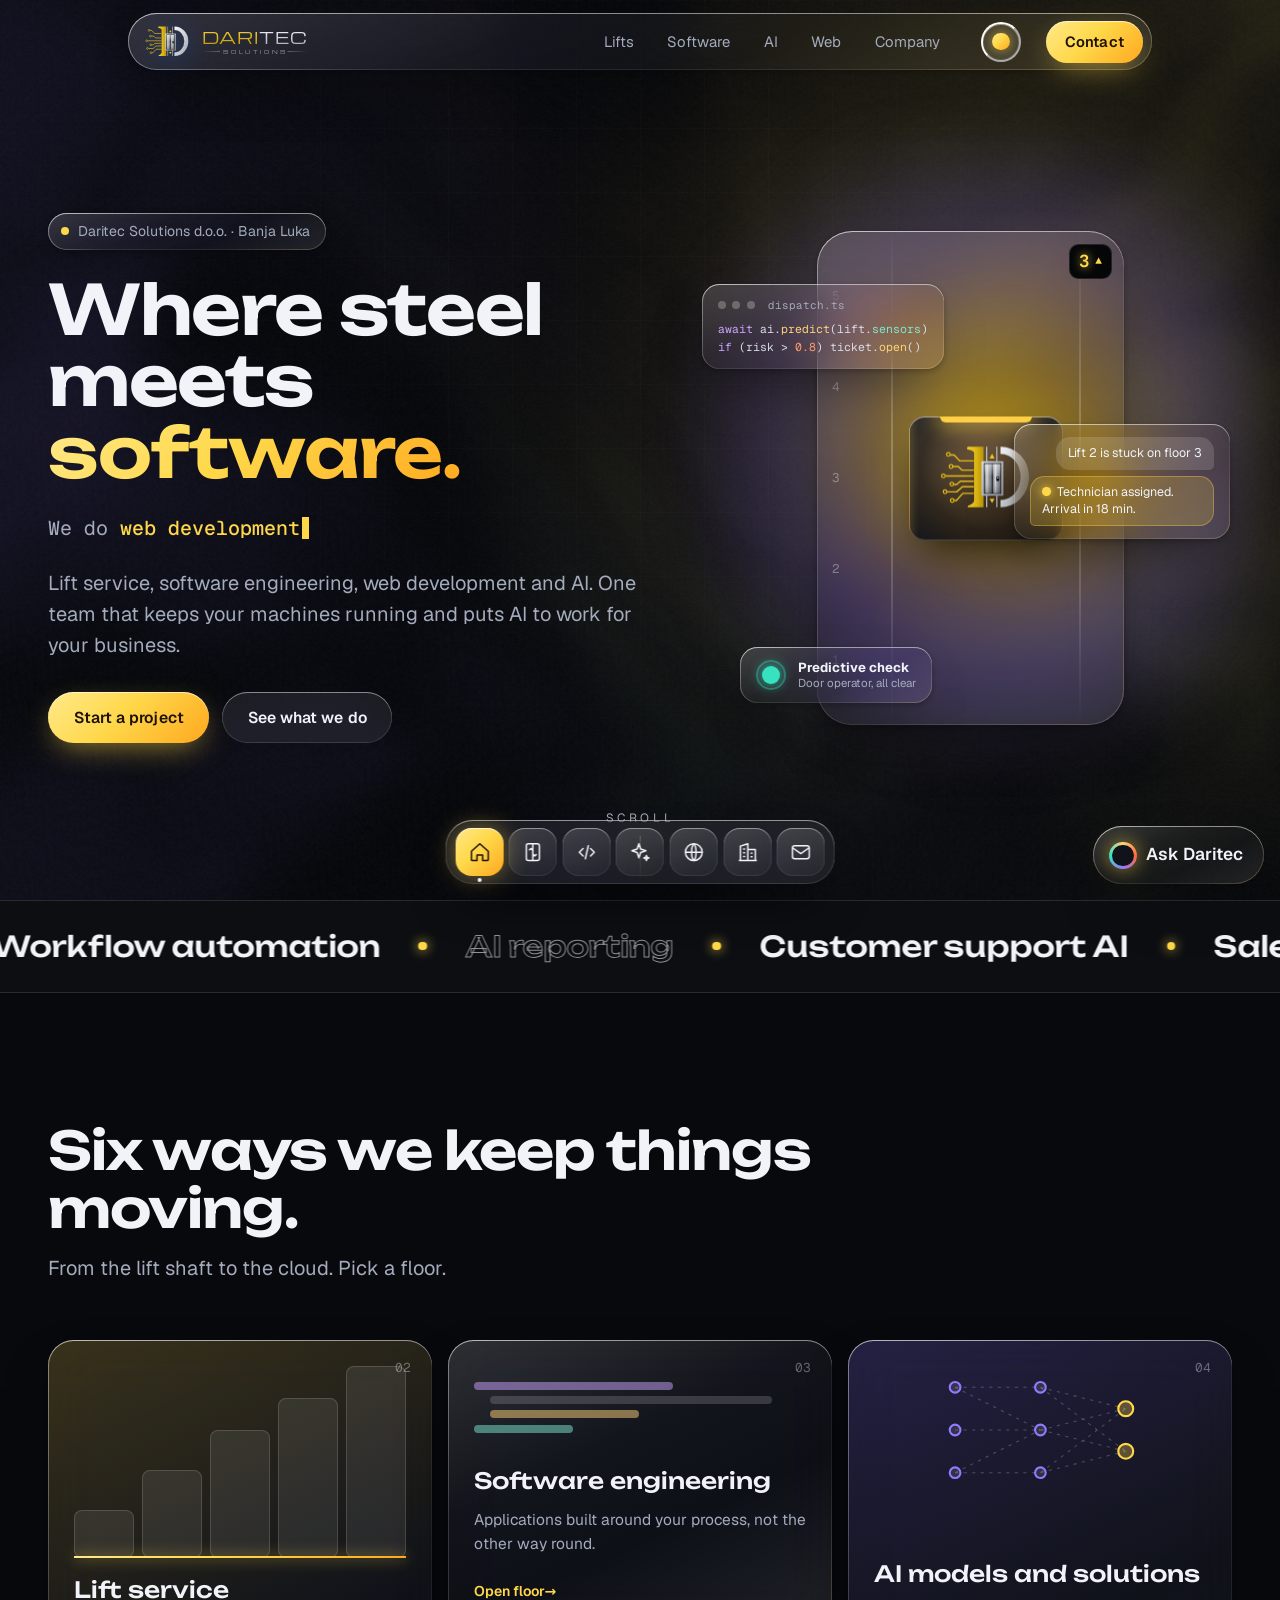
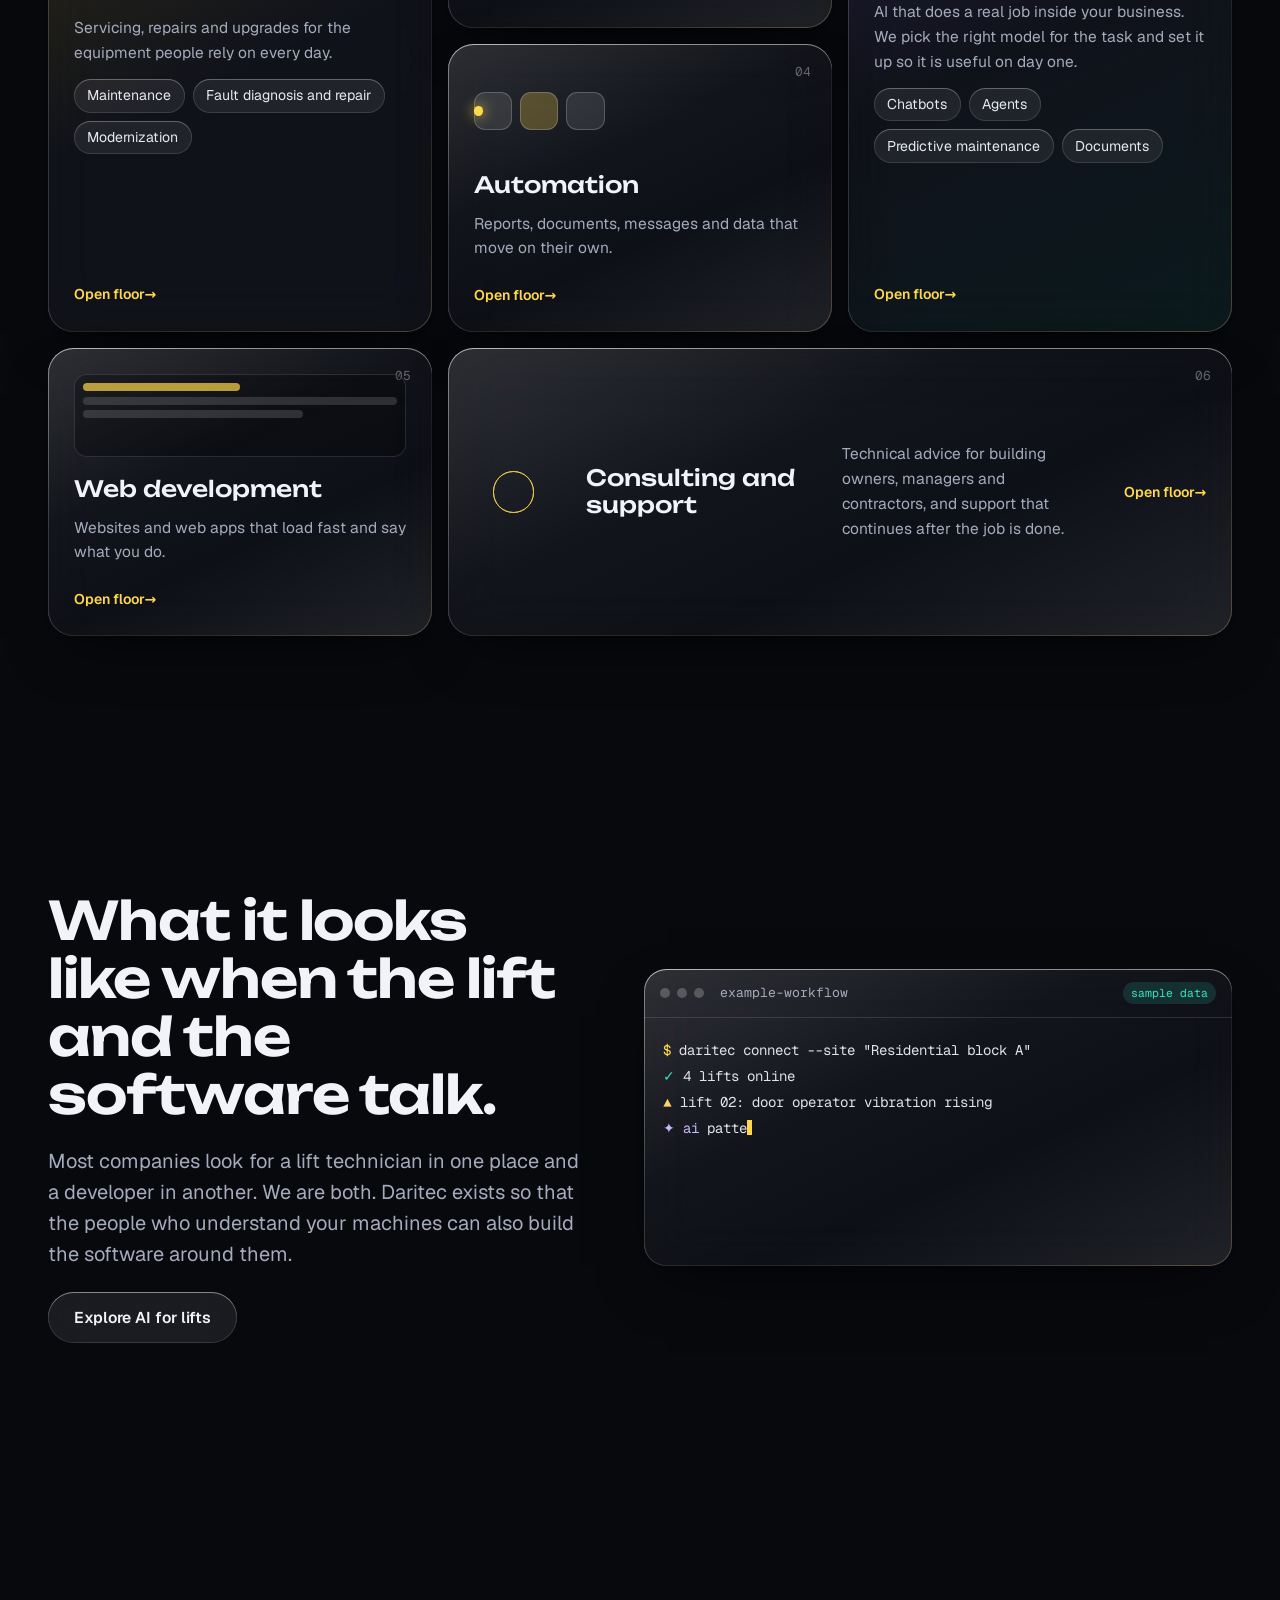
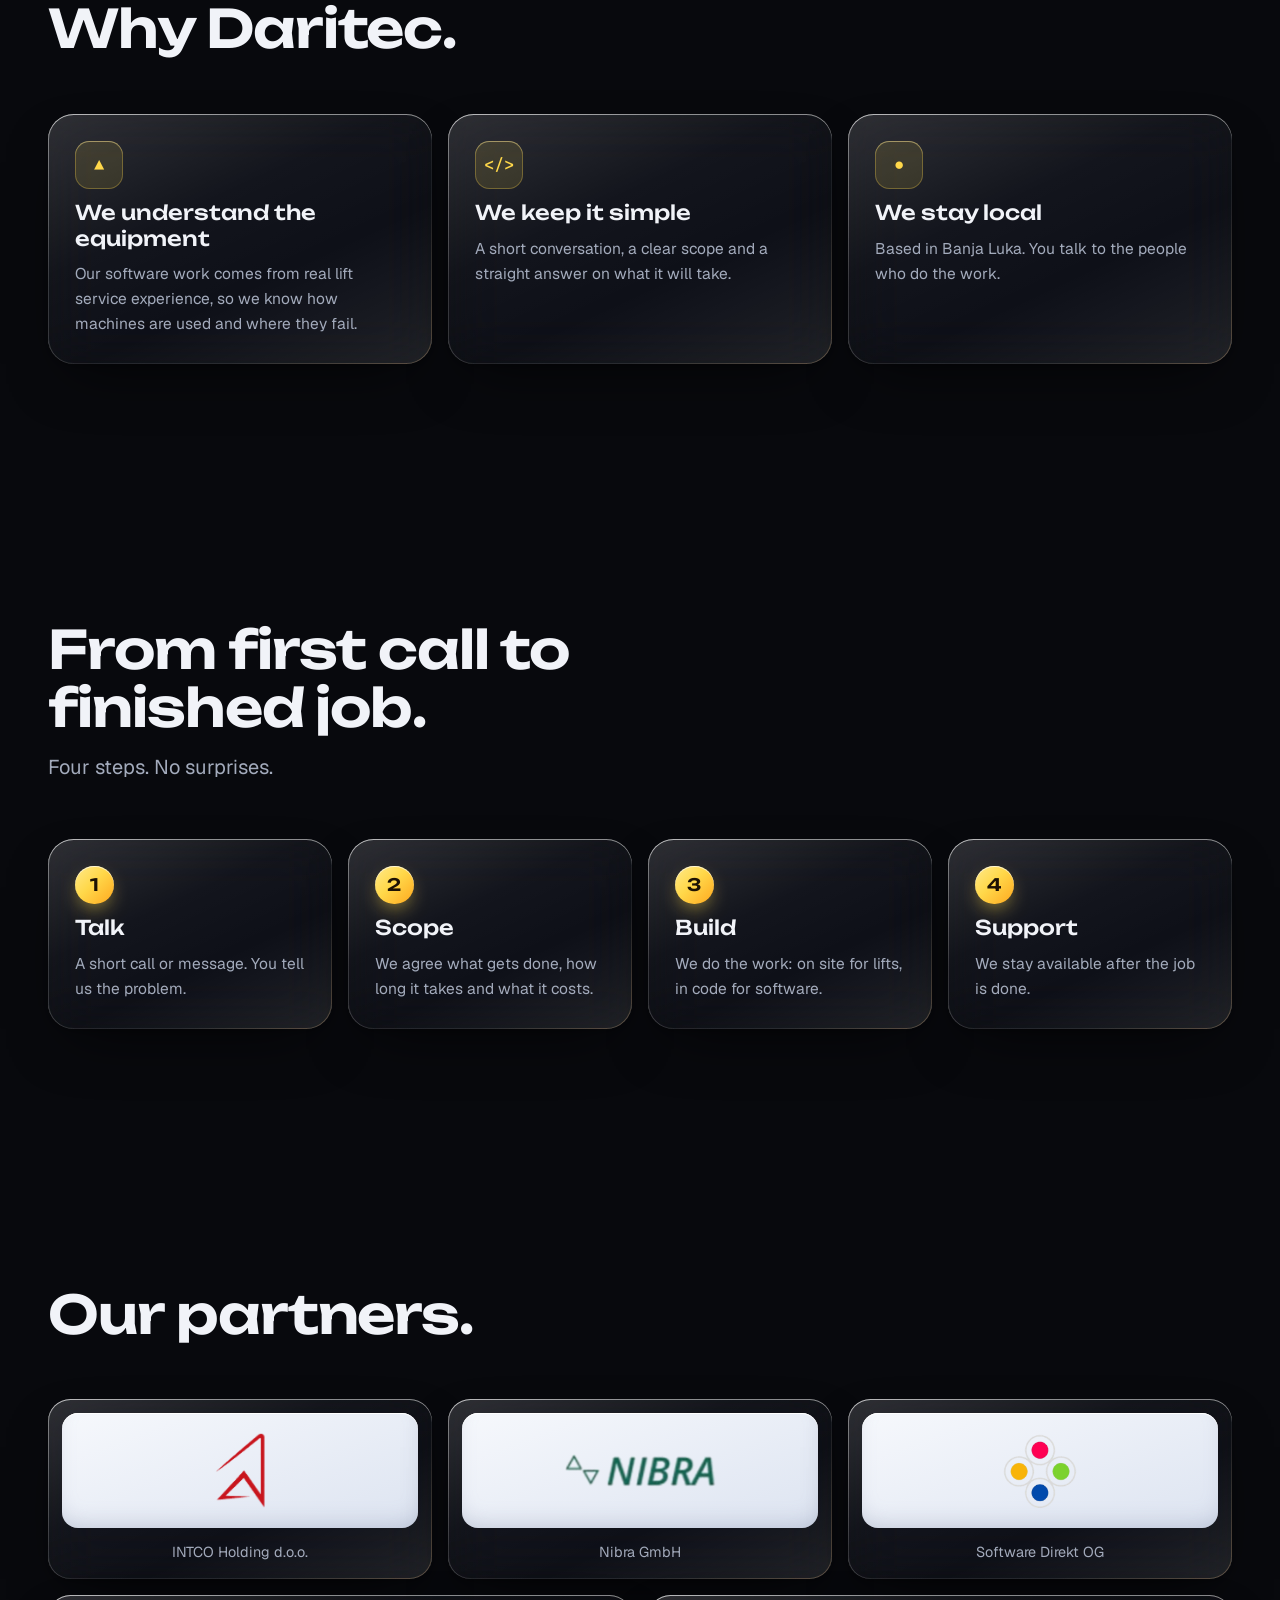
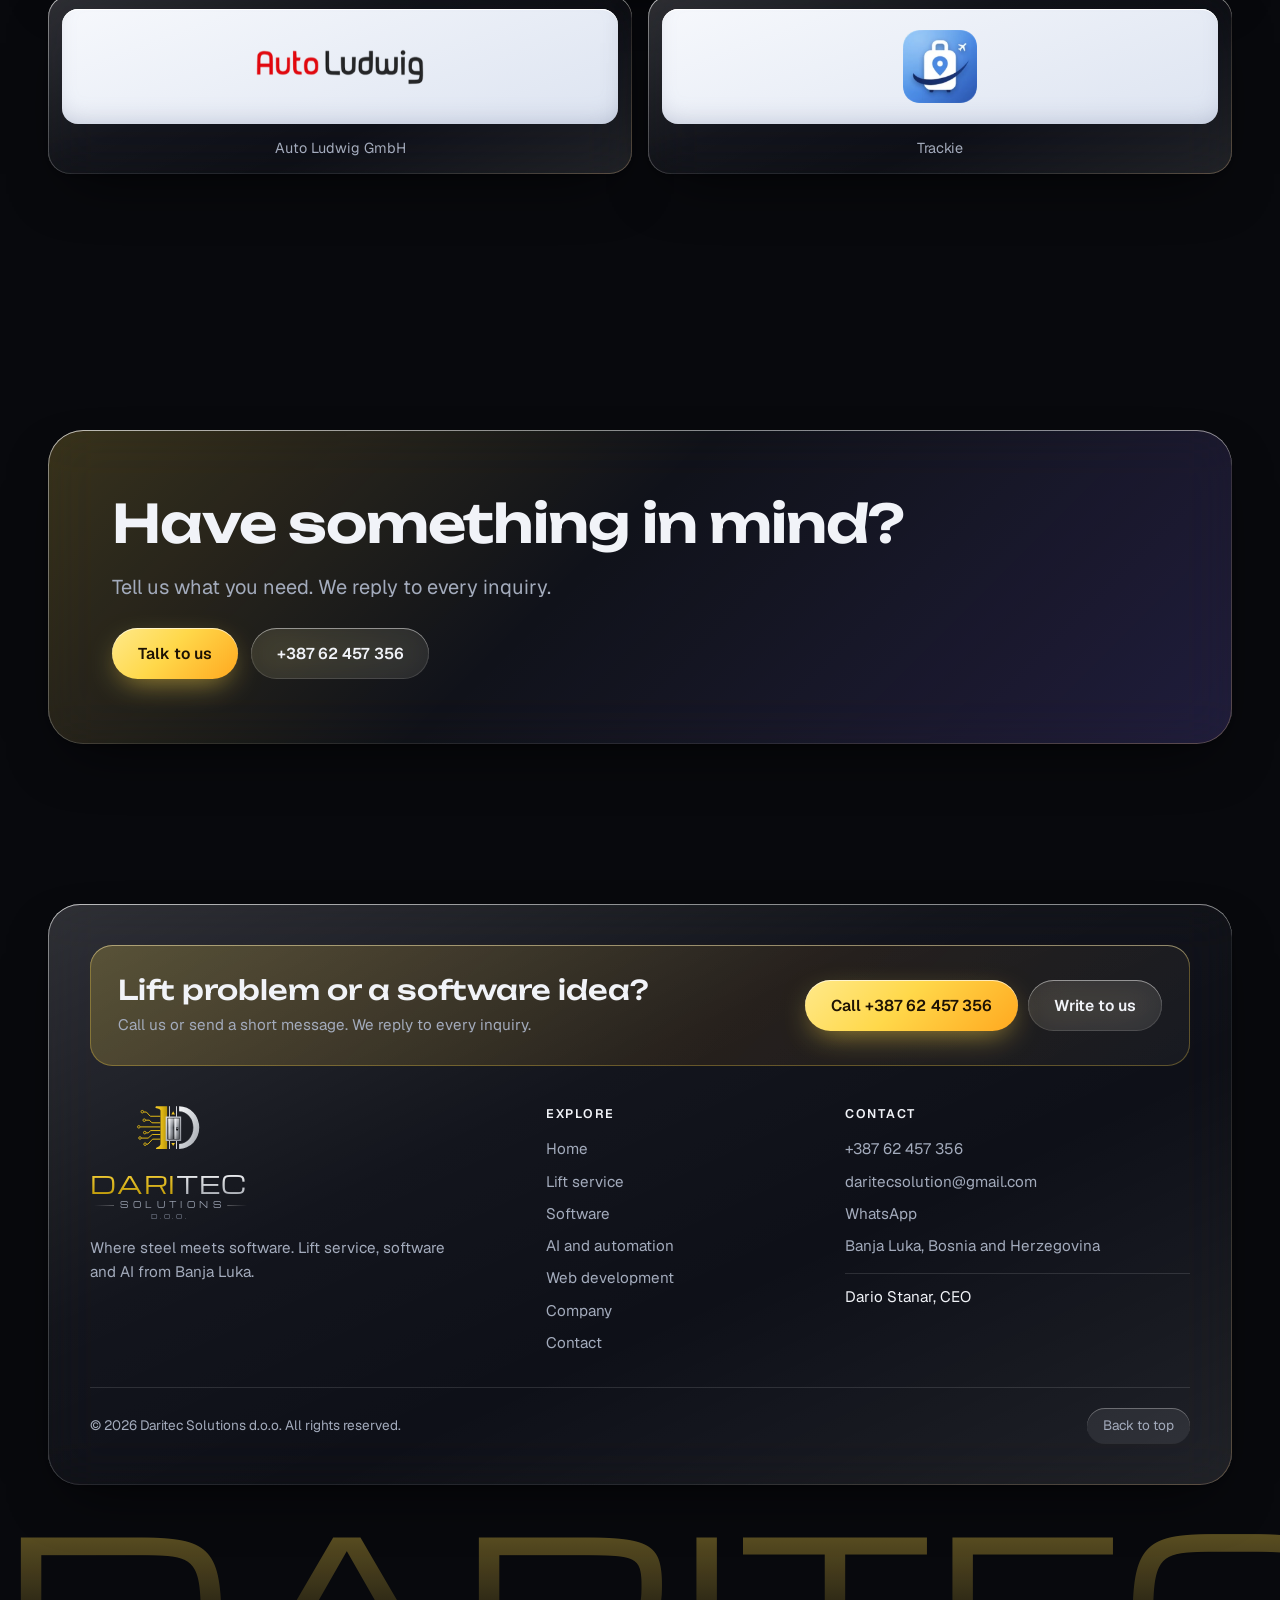
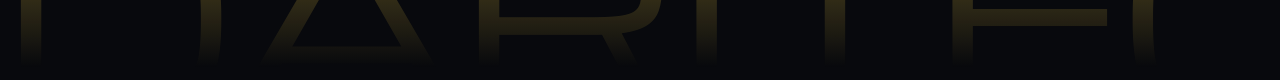
==== commit 6abeede3: "New multi-page Daritec site" ====
--- a/index.html
+++ b/index.html
@@ -2,28 +2,33 @@
 <html lang="en">
 <head>
   <meta charset="utf-8" />
-  <meta name="viewport" content="width=device-width, initial-scale=1, viewport-fit=cover" />
+<meta name="viewport" content="width=device-width, initial-scale=1, viewport-fit=cover" />
+<meta name="theme-color" content="#08090d" />
+<meta name="color-scheme" content="dark" />
+<link rel="icon" href="/favicon.ico" sizes="any" />
+<link rel="icon" type="image/png" sizes="48x48" href="/favicon-48.png" />
+<link rel="icon" type="image/png" sizes="192x192" href="/favicon-192.png" />
+<link rel="apple-touch-icon" href="/apple-touch-icon.png" />
+<meta property="og:type" content="website" />
+<meta property="og:site_name" content="Daritec Solutions" />
+<meta property="og:image" content="https://daritecsolutions.com/og.png" />
+<meta name="twitter:card" content="summary_large_image" />
+<script>document.documentElement.classList.add('js');try{var t=localStorage.getItem('dt-theme');if(t)document.documentElement.setAttribute('data-theme',t)}catch(e){}try{if(sessionStorage.getItem('dt-doors')){document.documentElement.classList.add('doors-closed')}}catch(e){}setTimeout(function(){if(!window.__dtReady)document.documentElement.classList.add('no-anim')},4000)</script>
+
   <title>Daritec Solutions d.o.o. | Lift service, software and AI in Banja Luka</title>
   <meta name="description" content="Daritec Solutions d.o.o. in Banja Luka: lift service, software engineering, web development, AI solutions and automation. Where steel meets software." />
-  <meta name="theme-color" content="#040815" />
   <link rel="canonical" href="https://daritecsolutions.com/" />
-  <link rel="icon" type="image/png" sizes="256x256" href="/favicon.png" />
-  <link rel="apple-touch-icon" href="/apple-touch-icon.png" />
-  <meta property="og:type" content="website" />
-  <meta property="og:site_name" content="Daritec Solutions" />
   <meta property="og:title" content="Daritec Solutions d.o.o. | Where steel meets software" />
   <meta property="og:description" content="Lift service, software engineering, web development, AI solutions and automation from Banja Luka." />
   <meta property="og:url" content="https://daritecsolutions.com/" />
-  <meta property="og:image" content="https://daritecsolutions.com/og.png" />
-  <meta name="twitter:card" content="summary_large_image" />
-  <link rel="preload" as="image" href="/logo-full.webp" type="image/webp" />
   <script type="application/ld+json">
   {
     "@context": "https://schema.org",
     "@type": "ProfessionalService",
     "name": "Daritec Solutions d.o.o.",
     "url": "https://daritecsolutions.com/",
-    "logo": "https://daritecsolutions.com/logo-full.webp",
+    "logo": "https://daritecsolutions.com/logo-mark.svg",
+    "founder": { "@type": "Person", "name": "Dario Stanar", "jobTitle": "CEO" },
     "image": "https://daritecsolutions.com/og.png",
     "telephone": "+38762457356",
     "email": "daritecsolution@gmail.com",
@@ -31,94 +36,119 @@
     "description": "Lift service, software engineering, web development, AI solutions and automation, consulting and support."
   }
   </script>
-  <script>document.documentElement.classList.add('js')</script>
-  <script type="module" crossorigin src="/index-D781PH5R.js"></script>
-  <link rel="stylesheet" crossorigin href="/index-BkSQyVml.css">
-</head>
-<body>
-  <a class="skip" href="#main">Skip to content</a>
-
-  <!-- preloader -->
-  <div class="loader" id="loader" aria-hidden="true">
-    <div class="loader__panel loader__panel--t"></div>
-    <div class="loader__panel loader__panel--b"></div>
-    <div class="loader__core">
-      <img src="/logo-mark-sm.webp" width="160" height="113" alt="" />
-      <div class="loader__bar"><i id="loaderBar"></i></div>
-      <p class="loader__pct"><span id="loaderPct">0</span>%</p>
-    </div>
+  <script type="module" crossorigin src="/main-3GThLf6i.js"></script>
+  <link rel="stylesheet" crossorigin href="/main-Cq7RVBLX.css">
+<link rel="preload" as="font" type="font/woff2" crossorigin href="/geist-latin-wght-normal-BgDaEnEv.woff2"><link rel="preload" as="font" type="font/woff2" crossorigin href="/unbounded-latin-wght-normal-D5afBTBx.woff2"></head>
+<body data-page="index">
+  <svg width="0" height="0" style="position:absolute" aria-hidden="true" focusable="false"><symbol id="dmark" viewBox="0 0 1150 830">
+<defs>
+<linearGradient id="dm-b" x1="0" x2="1"><stop offset="0" style="stop-color:hsl(var(--lh) 91% 57%)"/><stop offset=".55" style="stop-color:hsl(var(--lh) 83% 48%)"/><stop offset="1" style="stop-color:hsl(var(--lh) 90% 38%)"/></linearGradient>
+<linearGradient id="dm-bt" x1="0" x2="1"><stop offset="0" style="stop-color:hsl(var(--lh) 88% 44%)"/><stop offset="1" style="stop-color:hsl(var(--lh) 90% 57%)"/></linearGradient>
+<linearGradient id="dm-s" x1="0" y1="0" x2="1" y2="1"><stop offset="0" stop-color="#f4f5f7"/><stop offset=".5" stop-color="#cfd2d7"/><stop offset="1" stop-color="#9ea2a9"/></linearGradient>
+<linearGradient id="dm-r" x1="0" x2="1"><stop offset="0" stop-color="#8c9097"/><stop offset=".5" stop-color="#e9eaed"/><stop offset="1" stop-color="#9a9ea5"/></linearGradient>
+<linearGradient id="dm-f" x1="0" y1="0" x2="1" y2="1"><stop offset="0" stop-color="#d9dbdf"/><stop offset="1" stop-color="#8d9199"/></linearGradient>
+<linearGradient id="dm-d" x1="0" x2="1"><stop offset="0" stop-color="#6e7279"/><stop offset=".35" stop-color="#d9dbdf"/><stop offset=".6" stop-color="#9da1a8"/><stop offset="1" stop-color="#6a6e75"/></linearGradient>
+<linearGradient id="dm-dv" x1="0" y1="0" x2="0" y2="1"><stop offset="0" stop-color="#fff" stop-opacity=".55"/><stop offset=".45" stop-color="#fff" stop-opacity="0"/><stop offset="1" stop-color="#000" stop-opacity=".25"/></linearGradient>
+</defs>
+<g fill="none" style="stroke:hsl(var(--lh) 82% 49%)" stroke-width="17" stroke-linejoin="round" stroke-linecap="butt">
+<path d="M148 138H195L262 210H432"/><path d="M181 277H245L290 322H432"/><path d="M90 392H432"/>
+<path d="M191 495H225L270 455H432"/><path d="M108 584H225L295 522H432"/><path d="M196 688H222L300 602H432"/>
+</g>
+<g fill="none" style="stroke:hsl(var(--lh) 82% 48%)" stroke-width="15">
+<circle cx="125" cy="132" r="22"/><circle cx="158" cy="277" r="22"/><circle cx="65" cy="391" r="22"/>
+<circle cx="167" cy="490" r="22"/><circle cx="85" cy="582" r="22"/><circle cx="172" cy="688" r="22"/>
+</g>
+<path fill="url(#dm-b)" d="M360 38H550V770H368Q354 768 360 754Q430 724 436 690V112Q432 82 352 68Q348 50 360 38Z"/>
+<rect x="581" y="38" width="16" height="732" fill="url(#dm-r)"/><rect x="703" y="38" width="16" height="732" fill="url(#dm-r)"/>
+<path style="fill:hsl(var(--lh) 87% 54%)" d="M622 180H684L653 125Z"/><path style="fill:hsl(var(--lh) 87% 54%)" d="M622 668H684L653 718Z"/>
+<path fill="url(#dm-s)" d="M755 38A345 366 0 0 1 755 770V685A245 281 0 0 0 755 123Z"/>
+<path fill="none" stroke="#fff" stroke-opacity=".8" stroke-width="3" d="M755 123A245 281 0 0 1 755 685"/>
+<rect x="525" y="213" width="265" height="419" rx="3" fill="url(#dm-f)"/>
+<rect x="553" y="238" width="210" height="369" fill="#0c0d10"/>
+<rect x="560" y="248" width="90" height="352" fill="url(#dm-d)"/><rect x="660" y="248" width="95" height="352" fill="url(#dm-d)"/>
+<rect x="560" y="248" width="195" height="352" fill="url(#dm-dv)"/>
+<rect x="705" y="398" width="34" height="56" rx="8" fill="#0c0d10"/><rect x="712" y="408" width="20" height="14" rx="4" fill="#cfd2d7"/>
+</symbol></svg>
+
+<a class="skip" href="#main">Skip to content</a>
+
+<div class="doors" id="doors" aria-hidden="true">
+  <div class="doors__panel doors__panel--l"></div>
+  <div class="doors__panel doors__panel--r"></div>
+  <div class="doors__led"><b id="doorsFloor">Home</b><i></i></div>
+</div>
+
+<canvas class="bgfx" id="bgfx" aria-hidden="true"></canvas>
+<div class="bgfx-fallback" aria-hidden="true"></div>
+<div class="progress" aria-hidden="true"><i id="progressBar"></i></div>
+
+<header class="bar" id="bar">
+  <div class="bar__pill glass">
+    <a class="brand" href="/" aria-label="Daritec Solutions, home">
+      <svg class="brand__mark" viewBox="0 0 1150 830" aria-hidden="true"><use href="#dmark"/></svg>
+      <span class="wm wm--sm" aria-label="Daritec Solutions"><span class="wm__t"><span class="wm__d">Dari</span><span class="wm__s">tec</span></span><span class="wm__sub">Solutions</span></span>
+    </a>
+    <nav class="bar__links" aria-label="Main"><a href="/lifts.html">Lifts</a><a href="/software.html">Software</a><a href="/ai.html">AI</a><a href="/web.html">Web</a><a href="/company.html">Company</a></nav>
+    <div class="theme" id="theme"><button class="theme__btn" id="themeBtn" type="button" aria-label="Change colour theme" aria-expanded="false" aria-controls="themePop"><i></i></button><div class="theme__pop" id="themePop" role="group" aria-label="Colour theme"></div></div>
+    <a class="btn btn--amber btn--sm bar__cta" href="/contact.html" data-magnetic><span>Contact</span></a>
+    <button class="bar__menu" id="menuBtn" type="button" aria-expanded="false" aria-controls="menu"><span class="sr">Menu</span><i></i><i></i></button>
   </div>
-
-  <div class="aurora" aria-hidden="true"><i></i><i></i><i></i></div>
-  <div class="gridbg" aria-hidden="true"></div>
-  <div class="gridbg gridbg--lit" aria-hidden="true"></div>
-  <div class="grain" aria-hidden="true"></div>
-  <div class="progress" aria-hidden="true"><i id="progressBar"></i></div>
-
-  <header class="nav" id="nav">
-    <a class="nav__brand" href="#top" aria-label="Daritec Solutions, back to the top">
-      <img src="/logo-mark-sm.webp" width="56" height="40" alt="" />
-      <span class="nav__word"><b>Daritec</b><small>Solutions</small></span>
-    </a>
-    <nav class="nav__links" aria-label="Main">
-      <a href="#services" data-scramble>Services</a>
-      <a href="#why" data-scramble>Why us</a>
-      <a href="#process" data-scramble>Process</a>
-      <a href="#contact" data-scramble>Contact</a>
-    </nav>
-    <a class="btn btn--sm" href="#contact" data-magnetic><span>Get in touch</span></a>
-    <button class="nav__menu" id="menuBtn" type="button" aria-expanded="false" aria-controls="menu"><span class="sr">Menu</span><i></i><i></i></button>
-  </header>
-
-  <div class="menu" id="menu" hidden>
-    <nav aria-label="Mobile">
-      <a href="#services">Services</a>
-      <a href="#why">Why us</a>
-      <a href="#process">Process</a>
-      <a href="#contact">Contact</a>
-    </nav>
-    <p class="menu__meta">+387 62 457 356<br />daritecsolution@gmail.com</p>
-  </div>
+</header>
+
+<div class="menu" id="menu" hidden>
+  <nav class="menu__list" aria-label="All pages"><a href="/" aria-current="page"><i class="menu__ic"><svg viewBox="0 0 24 24" fill="none" stroke="currentColor" stroke-width="1.6" stroke-linecap="round" stroke-linejoin="round" aria-hidden="true"><path d="M3 11l9-8 9 8v9a1 1 0 0 1-1 1h-5v-6H9v6H4a1 1 0 0 1-1-1z"/></svg></i><span><b>Home</b><small>Start page</small></span></a><a href="/lifts.html"><i class="menu__ic"><svg viewBox="0 0 24 24" fill="none" stroke="currentColor" stroke-width="1.6" stroke-linecap="round" stroke-linejoin="round" aria-hidden="true"><rect x="5" y="3" width="14" height="18" rx="2.2"/><path d="M12 3v18M8.4 9.4 10 8l1.2 1.4M15.6 14.6 14 16l-1.2-1.4"/></svg></i><span><b>Lift service</b><small>Service, repair and modernisation</small></span></a><a href="/software.html"><i class="menu__ic"><svg viewBox="0 0 24 24" fill="none" stroke="currentColor" stroke-width="1.6" stroke-linecap="round" stroke-linejoin="round" aria-hidden="true"><path d="M8 8l-4 4 4 4M16 8l4 4-4 4M13.6 5 10.4 19"/></svg></i><span><b>Software</b><small>Custom software engineering</small></span></a><a href="/ai.html"><i class="menu__ic"><svg viewBox="0 0 24 24" fill="none" stroke="currentColor" stroke-width="1.6" stroke-linecap="round" stroke-linejoin="round" aria-hidden="true"><path d="M11 3l1.9 5.6L18.5 10.5 12.9 12.4 11 18l-1.9-5.6L3.5 10.5l5.6-1.9zM19 15.5l.7 2 2 .7-2 .7-.7 2-.7-2-2-.7 2-.7z"/></svg></i><span><b>AI and automation</b><small>AI models and automation</small></span></a><a href="/web.html"><i class="menu__ic"><svg viewBox="0 0 24 24" fill="none" stroke="currentColor" stroke-width="1.6" stroke-linecap="round" stroke-linejoin="round" aria-hidden="true"><circle cx="12" cy="12" r="9"/><path d="M3 12h18M12 3c3.2 3.2 3.2 14.8 0 18M12 3c-3.2 3.2-3.2 14.8 0 18"/></svg></i><span><b>Web development</b><small>Websites and web apps</small></span></a><a href="/company.html"><i class="menu__ic"><svg viewBox="0 0 24 24" fill="none" stroke="currentColor" stroke-width="1.6" stroke-linecap="round" stroke-linejoin="round" aria-hidden="true"><path d="M4 21V5.5L12 3v18M12 9h8v12M7.5 8.5h1M7.5 12.5h1M7.5 16.5h1M15.5 13h1M15.5 17h1M3 21h18"/></svg></i><span><b>Company</b><small>About us and partners</small></span></a><a href="/contact.html"><i class="menu__ic"><svg viewBox="0 0 24 24" fill="none" stroke="currentColor" stroke-width="1.6" stroke-linecap="round" stroke-linejoin="round" aria-hidden="true"><rect x="3" y="5" width="18" height="14" rx="2.4"/><path d="M3.5 7.5 12 13.5l8.5-6"/></svg></i><span><b>Contact</b><small>Call, write or visit</small></span></a></nav>
+  <p class="menu__meta">+387 62 457 356<br />daritecsolution@gmail.com</p>
+</div>
+
+<nav class="dock" id="dock" aria-label="Quick navigation">
+  <a href="/" aria-current="page" aria-label="Home"><svg viewBox="0 0 24 24" fill="none" stroke="currentColor" stroke-width="1.6" stroke-linecap="round" stroke-linejoin="round" aria-hidden="true"><path d="M3 11l9-8 9 8v9a1 1 0 0 1-1 1h-5v-6H9v6H4a1 1 0 0 1-1-1z"/></svg><span>Home</span></a><a href="/lifts.html" aria-label="Lift service"><svg viewBox="0 0 24 24" fill="none" stroke="currentColor" stroke-width="1.6" stroke-linecap="round" stroke-linejoin="round" aria-hidden="true"><rect x="5" y="3" width="14" height="18" rx="2.2"/><path d="M12 3v18M8.4 9.4 10 8l1.2 1.4M15.6 14.6 14 16l-1.2-1.4"/></svg><span>Lift service</span></a><a href="/software.html" aria-label="Software"><svg viewBox="0 0 24 24" fill="none" stroke="currentColor" stroke-width="1.6" stroke-linecap="round" stroke-linejoin="round" aria-hidden="true"><path d="M8 8l-4 4 4 4M16 8l4 4-4 4M13.6 5 10.4 19"/></svg><span>Software</span></a><a href="/ai.html" aria-label="AI and automation"><svg viewBox="0 0 24 24" fill="none" stroke="currentColor" stroke-width="1.6" stroke-linecap="round" stroke-linejoin="round" aria-hidden="true"><path d="M11 3l1.9 5.6L18.5 10.5 12.9 12.4 11 18l-1.9-5.6L3.5 10.5l5.6-1.9zM19 15.5l.7 2 2 .7-2 .7-.7 2-.7-2-2-.7 2-.7z"/></svg><span>AI and automation</span></a><a href="/web.html" aria-label="Web development"><svg viewBox="0 0 24 24" fill="none" stroke="currentColor" stroke-width="1.6" stroke-linecap="round" stroke-linejoin="round" aria-hidden="true"><circle cx="12" cy="12" r="9"/><path d="M3 12h18M12 3c3.2 3.2 3.2 14.8 0 18M12 3c-3.2 3.2-3.2 14.8 0 18"/></svg><span>Web development</span></a><a href="/company.html" aria-label="Company"><svg viewBox="0 0 24 24" fill="none" stroke="currentColor" stroke-width="1.6" stroke-linecap="round" stroke-linejoin="round" aria-hidden="true"><path d="M4 21V5.5L12 3v18M12 9h8v12M7.5 8.5h1M7.5 12.5h1M7.5 16.5h1M15.5 13h1M15.5 17h1M3 21h18"/></svg><span>Company</span></a><a href="/contact.html" aria-label="Contact"><svg viewBox="0 0 24 24" fill="none" stroke="currentColor" stroke-width="1.6" stroke-linecap="round" stroke-linejoin="round" aria-hidden="true"><rect x="3" y="5" width="18" height="14" rx="2.4"/><path d="M3.5 7.5 12 13.5l8.5-6"/></svg><span>Contact</span></a>
+</nav>
+
 
   <main id="main">
 
     <!-- HERO -->
     <section class="hero" id="top" aria-labelledby="h-hero">
-      <div class="hero__copy">
-        <p class="hero__kicker">Daritec Solutions d.o.o. in Banja Luka</p>
-        <h1 id="h-hero" class="hero__title" data-hero-title>
-          <span class="line">Where steel</span>
-          <span class="line line--outline">meets software.</span>
-        </h1>
-        <p class="hero__ticker"><span class="hero__ticker-label">We do</span> <span class="hero__ticker-word" id="ticker">lift service</span></p>
-        <p class="hero__lede">Lift service, software engineering, web development and AI. One team that keeps your machines running and puts AI to work for your business.</p>
-        <p class="hero__cta">
-          <a class="btn" href="#contact" data-magnetic><span>Start a project</span></a>
-          <a class="btn btn--ghost" href="#services" data-magnetic><span>See what we do</span></a>
-        </p>
-      </div>
-      <div class="hero__visual">
-        <div class="reactor">
-          <div class="reactor__orbits" aria-hidden="true">
-            <div class="orbit orbit--1" style="--dur:38s"><span class="chip"><b><i></i>Lift</b></span></div>
-            <div class="orbit orbit--2" style="--dur:56s"><span class="chip"><b><i></i>Code</b></span></div>
-            <div class="orbit orbit--3" style="--dur:80s"><span class="chip"><b><i></i>AI</b></span></div>
+      <div class="wrap hero__grid">
+        <div class="hero__copy">
+          <p class="pill glass" data-reveal><i class="dot"></i>Daritec Solutions d.o.o. &middot; Banja Luka</p>
+          <h1 id="h-hero" class="hero__title" data-split="hero">Where steel meets <em>software.</em></h1>
+          <p class="hero__ticker" data-reveal><span>We do</span> <b id="ticker">lift service</b></p>
+          <p class="lede hero__lede" data-reveal>Lift service, software engineering, web development and AI. One team that keeps your machines running and puts AI to work for your business.</p>
+          <p class="hero__cta" data-reveal>
+            <a class="btn btn--amber" href="/contact.html" data-magnetic><span>Start a project</span></a>
+            <a class="btn btn--glass" href="#capabilities" data-magnetic><span>See what we do</span></a>
+          </p>
+        </div>
+
+        <div class="scene" id="scene" aria-hidden="true">
+          <div class="scene__halo"></div>
+          <div class="shaft glass">
+            <div class="shaft__floors"><i>5</i><i>4</i><i>3</i><i>2</i><i>1</i></div>
+            <div class="shaft__rail shaft__rail--l"></div><div class="shaft__rail shaft__rail--r"></div>
+            <div class="cab" id="cab">
+              <div class="cab__lamp"></div>
+              <div class="cab__inside">
+                <svg class="cab__logo" viewBox="0 0 1150 830"><use href="#dmark"/></svg>
+              </div>
+              <div class="cab__door cab__door--l"></div>
+              <div class="cab__door cab__door--r"></div>
+            </div>
+            <div class="shaft__led"><b id="cabFloor">1</b><span id="cabArrow">&#9650;</span></div>
           </div>
-          <div class="medal">
-            <span class="medal__rim" aria-hidden="true"></span>
-            <div class="logo-stack">
-              <img src="/logo-full.webp" width="746" height="717" alt="Daritec Solutions d.o.o. logo" fetchpriority="high" />
-              <svg class="reactor__circuit" viewBox="0 0 746 717" aria-hidden="true" focusable="false"><g fill="none" stroke-linecap="round" stroke-linejoin="round">
-<path class="t-wide" style="--i:0" pathLength="1" d="M109.0 43.0 L111.0 46.0 L115.0 41.0 L123.0 38.0 L128.0 39.0 L135.0 50.0 L157.0 51.0 L194.0 87.0 L264.0 87.0"/><path class="t-core" style="--i:0" pathLength="1" d="M109.0 43.0 L111.0 46.0 L115.0 41.0 L123.0 38.0 L128.0 39.0 L135.0 50.0 L157.0 51.0 L194.0 87.0 L264.0 87.0"/>
-<path class="t-wide" style="--i:1" pathLength="1" d="M124.0 117.0 L128.0 119.0 L133.0 112.0 L141.0 110.0 L146.0 112.0 L152.0 121.0 L181.0 120.0 L186.0 122.0 L208.0 143.0 L264.0 143.0"/><path class="t-core" style="--i:1" pathLength="1" d="M124.0 117.0 L128.0 119.0 L133.0 112.0 L141.0 110.0 L146.0 112.0 L152.0 121.0 L181.0 120.0 L186.0 122.0 L208.0 143.0 L264.0 143.0"/>
-<path class="t-wide" style="--i:2" pathLength="1" d="M79.0 174.0 L84.0 176.0 L85.0 172.0 L94.0 166.0 L101.0 168.0 L107.0 179.0 L264.0 178.0"/><path class="t-core" style="--i:2" pathLength="1" d="M79.0 174.0 L84.0 176.0 L85.0 172.0 L94.0 166.0 L101.0 168.0 L107.0 179.0 L264.0 178.0"/>
-<path class="t-wide" style="--i:3" pathLength="1" d="M127.0 227.0 L131.0 228.0 L138.0 218.0 L144.0 217.0 L149.0 218.0 L156.0 228.0 L173.0 228.0 L193.0 210.0 L200.0 208.0 L264.0 208.0"/><path class="t-core" style="--i:3" pathLength="1" d="M127.0 227.0 L131.0 228.0 L138.0 218.0 L144.0 217.0 L149.0 218.0 L156.0 228.0 L173.0 228.0 L193.0 210.0 L200.0 208.0 L264.0 208.0"/>
-<path class="t-wide" style="--i:4" pathLength="1" d="M87.0 275.0 L90.0 275.0 L96.0 266.0 L103.0 264.0 L109.0 266.0 L115.0 276.0 L173.0 276.0 L208.0 243.0 L264.0 242.0"/><path class="t-core" style="--i:4" pathLength="1" d="M87.0 275.0 L90.0 275.0 L96.0 266.0 L103.0 264.0 L109.0 266.0 L115.0 276.0 L173.0 276.0 L208.0 243.0 L264.0 242.0"/>
-<path class="t-wide" style="--i:5" pathLength="1" d="M131.0 319.0 L135.0 320.0 L142.0 314.0 L151.0 314.0 L159.0 324.0 L167.0 323.0 L208.0 284.0 L264.0 283.0"/><path class="t-core" style="--i:5" pathLength="1" d="M131.0 319.0 L135.0 320.0 L142.0 314.0 L151.0 314.0 L159.0 324.0 L167.0 323.0 L208.0 284.0 L264.0 283.0"/>
-</g></svg>
-              <span class="logo-stack__shine" aria-hidden="true"></span>
-            </div>
-            <span class="medal__glare" aria-hidden="true"></span>
+
+          <div class="float float--code glass" data-depth="22">
+            <p class="float__bar"><i></i><i></i><i></i><span>dispatch.ts</span></p>
+            <pre><span class="k">await</span> ai.<span class="f">predict</span>(lift.<span class="s">sensors</span>)
+<span class="k">if</span> (risk &gt; <span class="n">0.8</span>) ticket.<span class="f">open</span>()</pre>
+          </div>
+          <div class="float float--chat glass" data-depth="34">
+            <p class="chat-b chat-b--u">Lift 2 is stuck on floor 3</p>
+            <p class="chat-b chat-b--a"><span class="spark"></span>Technician assigned. Arrival in 18 min.</p>
+          </div>
+          <div class="float float--status glass" data-depth="14">
+            <span class="ring"><i></i></span>
+            <p><b>Predictive check</b><small>Door operator, all clear</small></p>
           </div>
         </div>
       </div>
@@ -127,171 +157,103 @@
 
     <!-- MARQUEE -->
     <section class="marquee" aria-label="What we work on">
-      <div class="marquee__row" data-dir="-1">
-        <div class="marquee__track">
-          <span>Lift service</span><b></b><span>Software engineering</span><b></b><span>Web development</span><b></b><span>AI chatbots</span><b></b><span>AI agents</span><b></b><span>Document processing</span><b></b><span>Predictive maintenance</span><b></b><span>Workflow automation</span><b></b><span>AI reporting</span><b></b><span>Customer support AI</span><b></b><span>Sales automation</span><b></b><span>Consulting and support</span><b></b>
-        </div>
-      </div>
-      <div class="marquee__row marquee__row--outline" data-dir="1" aria-hidden="true">
-        <div class="marquee__track">
-          <span>Daritec</span><b></b><span>Banja Luka</span><b></b><span>Steel</span><b></b><span>Code</span><b></b><span>Intelligence</span><b></b><span>Daritec</span><b></b>
-        </div>
-      </div>
-    </section>
-
-    <!-- SERVICES: horizontal ride -->
-    <section class="hs" id="services" aria-labelledby="h-services">
-      <div class="hs__sticky">
-        <div class="hs__track">
-
-          <article class="panel panel--intro">
-            <p class="panel__index">What we do</p>
-            <h2 id="h-services" class="panel__bigtitle" data-split>Six ways we keep things moving.</h2>
-            <p class="panel__text">From the lift shaft to the cloud. Scroll sideways to see each one.</p>
-            <p class="hs__hint" aria-hidden="true">Keep scrolling <i></i></p>
-          </article>
-
-          <article class="panel" aria-labelledby="p1">
-            <div class="panel__ghost" aria-hidden="true">Lift</div>
-            <div class="panel__body">
-              <p class="panel__index">01 Lift service</p>
-              <h3 id="p1">Lifts that stay safe, quiet and available.</h3>
-              <p class="panel__text">Servicing, repairs and upgrades for the equipment people rely on every day.</p>
-              <ul class="chips"><li>Maintenance</li><li>Fault diagnosis and repair</li><li>Modernization</li><li>Technical advice</li></ul>
-            </div>
-            <div class="panel__visual v-lift" aria-hidden="true">
-              <div class="v-lift__shaft">
-                <div class="v-lift__floors"><i>5</i><i>4</i><i>3</i><i>2</i><i>1</i></div>
-                <div class="v-lift__cab"><div class="v-lift__door"></div><div class="v-lift__door"></div></div>
-                <div class="v-lift__cable"></div>
-              </div>
-              <div class="v-lift__led"><span>&#9650;</span></div>
-            </div>
-          </article>
-
-          <article class="panel" aria-labelledby="p2">
-            <div class="panel__ghost" aria-hidden="true">Code</div>
-            <div class="panel__body">
-              <p class="panel__index">02 Software engineering</p>
-              <h3 id="p2">Custom software for the work you repeat every day.</h3>
-              <p class="panel__text">Applications built around your process, not the other way round.</p>
-              <ul class="chips"><li>Business applications</li><li>System integrations</li><li>Programming on request</li></ul>
-            </div>
-            <div class="panel__visual v-code" aria-hidden="true">
-              <div class="v-code__bar"><i></i><i></i><i></i><span>service.ts</span></div>
-              <pre class="v-code__body"><span class="l" style="--i:0"><em>const</em> job = <em>await</em> queue.<b>next</b>();</span><span class="l" style="--i:1"><em>if</em> (job.type === <u>"lift-fault"</u>) {</span><span class="l" style="--i:2">  <b>dispatch</b>(job.site, job.priority);</span><span class="l" style="--i:3">  <b>notify</b>(job.owner, <u>"On the way"</u>);</span><span class="l" style="--i:4">}</span><span class="l" style="--i:5"><em>return</em> report.<b>build</b>(job);<i class="caret"></i></span></pre>
-            </div>
-          </article>
-
-          <article class="panel" aria-labelledby="p3">
-            <div class="panel__ghost" aria-hidden="true">Web</div>
-            <div class="panel__body">
-              <p class="panel__index">03 Web development</p>
-              <h3 id="p3">Websites and web apps that load fast and say what you do.</h3>
-              <p class="panel__text">Clear, quick and easy to keep up to date, on a phone as well as a desktop.</p>
-              <ul class="chips"><li>Company websites</li><li>Web applications</li><li>Hosting and domains</li></ul>
-            </div>
-            <div class="panel__visual v-web" aria-hidden="true">
-              <div class="v-web__bar"><i></i><i></i><i></i><span></span></div>
-              <div class="v-web__page">
-                <div class="v-web__nav"><b></b><i></i><i></i><i></i></div>
-                <div class="v-web__hero"><u></u><u></u><s></s></div>
-                <div class="v-web__cards"><i></i><i></i><i></i></div>
-              </div>
-              <div class="v-web__pointer"></div>
-            </div>
-          </article>
-
-          <article class="panel" aria-labelledby="p4">
-            <div class="panel__ghost" aria-hidden="true">AI</div>
-            <div class="panel__body">
-              <p class="panel__index">04 AI models and solutions</p>
-              <h3 id="p4">AI that does a real job inside your business.</h3>
-              <p class="panel__text">We pick the right model for the task and set it up so it is useful on day one.</p>
-              <ul class="chips"><li>AI solutions</li><li>Model selection and setup</li><li>Assistants and tools</li></ul>
-            </div>
-            <div class="panel__visual v-ai" aria-hidden="true">
-              <svg viewBox="0 0 400 320" fill="none">
-                <g class="v-ai__lines">
-                  <path d="M60 60 L200 40"/><path d="M60 60 L200 110"/><path d="M60 60 L200 190"/>
-                  <path d="M60 160 L200 40"/><path d="M60 160 L200 110"/><path d="M60 160 L200 190"/><path d="M60 160 L200 260"/>
-                  <path d="M60 260 L200 110"/><path d="M60 260 L200 190"/><path d="M60 260 L200 260"/>
-                  <path d="M200 40 L340 110"/><path d="M200 110 L340 110"/><path d="M200 190 L340 110"/><path d="M200 260 L340 110"/>
-                  <path d="M200 40 L340 210"/><path d="M200 110 L340 210"/><path d="M200 190 L340 210"/><path d="M200 260 L340 210"/>
-                </g>
-                <g class="v-ai__nodes">
-                  <circle cx="60" cy="60" r="9"/><circle cx="60" cy="160" r="9"/><circle cx="60" cy="260" r="9"/>
-                  <circle cx="200" cy="40" r="9"/><circle cx="200" cy="110" r="9"/><circle cx="200" cy="190" r="9"/><circle cx="200" cy="260" r="9"/>
-                  <circle cx="340" cy="110" r="12"/><circle cx="340" cy="210" r="12"/>
-                </g>
-              </svg>
-            </div>
-          </article>
-
-          <article class="panel" aria-labelledby="p5">
-            <div class="panel__ghost" aria-hidden="true">Auto</div>
-            <div class="panel__body">
-              <p class="panel__index">05 Automation</p>
-              <h3 id="p5">Repetitive work, handed to software.</h3>
-              <p class="panel__text">Reports, documents, messages and data that move on their own, so your people do the work that needs people.</p>
-              <ul class="chips"><li>Reports and documents</li><li>Data flows between systems</li><li>Notifications and workflows</li></ul>
-            </div>
-            <div class="panel__visual v-auto" aria-hidden="true">
-              <svg viewBox="0 0 420 320" fill="none">
-                <path id="pipe" class="v-auto__pipe" d="M40 160 C 110 160, 110 80, 180 80 S 250 240, 320 240 S 380 160, 400 160"/>
-                <g class="v-auto__nodes"><rect x="20" y="140" width="40" height="40" rx="6"/><rect x="160" y="60" width="40" height="40" rx="6"/><rect x="300" y="220" width="40" height="40" rx="6"/></g>
-                <circle class="v-auto__dot" r="6"><animateMotion dur="4.2s" repeatCount="indefinite" rotate="auto"><mpath href="#pipe"/></animateMotion></circle>
-                <circle class="v-auto__dot v-auto__dot--b" r="5"><animateMotion dur="4.2s" begin="-1.4s" repeatCount="indefinite"><mpath href="#pipe"/></animateMotion></circle>
-                <circle class="v-auto__dot v-auto__dot--c" r="4"><animateMotion dur="4.2s" begin="-2.8s" repeatCount="indefinite"><mpath href="#pipe"/></animateMotion></circle>
-              </svg>
-              <div class="v-auto__gear"></div>
-            </div>
-          </article>
-
-          <article class="panel" aria-labelledby="p6">
-            <div class="panel__ghost" aria-hidden="true">Help</div>
-            <div class="panel__body">
-              <p class="panel__index">06 Consulting and support</p>
-              <h3 id="p6">Someone to call when it matters.</h3>
-              <p class="panel__text">Technical advice for building owners, managers and contractors, and support that continues after the job is done.</p>
-              <ul class="chips"><li>Technical consulting</li><li>Ongoing support</li><li>Planning and advice</li></ul>
-            </div>
-            <div class="panel__visual v-help" aria-hidden="true">
-              <i></i><i></i><i></i>
-              <img src="/logo-mark-sm.webp" width="160" height="113" alt="" loading="lazy" />
-            </div>
-          </article>
-
-          <article class="panel panel--end">
-            <p class="panel__index">Next</p>
-            <h2 class="panel__bigtitle">Have something in mind?</h2>
-            <p class="panel__text">Tell us what you need. We reply to every inquiry.</p>
-            <a class="btn" href="#contact" data-magnetic><span>Talk to us</span></a>
-          </article>
-
-        </div>
-        <div class="hs__progress" aria-hidden="true"><i id="hsBar"></i></div>
+      <div class="marquee__track" id="marquee">
+        <span>Lift service</span><i></i><span>Software engineering</span><i></i><span>Web development</span><i></i><span>AI chatbots</span><i></i><span>AI agents</span><i></i><span>Document processing</span><i></i><span>Predictive maintenance</span><i></i><span>Workflow automation</span><i></i><span>AI reporting</span><i></i><span>Customer support AI</span><i></i><span>Sales automation</span><i></i><span>Consulting and support</span><i></i>
+      </div>
+    </section>
+
+    <!-- CAPABILITIES -->
+    <section class="sec" id="capabilities" aria-labelledby="h-cap">
+      <div class="wrap">
+        <header class="sec__head">
+          <h2 id="h-cap" data-split>Six ways we keep things moving.</h2>
+          <p class="lede" data-reveal>From the lift shaft to the cloud. Pick a floor.</p>
+        </header>
+
+        <div class="bento" data-stagger>
+          <a class="tile tile--lift glass" href="/lifts.html" data-glass data-tilt>
+            <span class="tile__no">02</span>
+            <div class="tile__vis tv-lift" aria-hidden="true"><i></i><i></i><i></i><i></i><i></i><b></b></div>
+            <h3>Lift service</h3>
+            <p>Servicing, repairs and upgrades for the equipment people rely on every day.</p>
+            <ul class="chips"><li>Maintenance</li><li>Fault diagnosis and repair</li><li>Modernization</li></ul>
+            <span class="tile__go" aria-hidden="true">Open floor</span>
+          </a>
+          <a class="tile tile--soft glass" href="/software.html" data-glass data-tilt>
+            <span class="tile__no">03</span>
+            <div class="tile__vis tv-code" aria-hidden="true"><i></i><i></i><i></i><i></i></div>
+            <h3>Software engineering</h3>
+            <p>Applications built around your process, not the other way round.</p>
+            <span class="tile__go" aria-hidden="true">Open floor</span>
+          </a>
+          <a class="tile tile--ai glass" href="/ai.html" data-glass data-tilt>
+            <span class="tile__no">04</span>
+            <div class="tile__vis tv-ai" aria-hidden="true"><svg viewBox="0 0 200 120" fill="none"><g class="l"><path d="M20 20L100 60M20 60L100 60M20 100L100 60M20 20L100 20M20 100L100 100M100 20L180 40M100 60L180 40M100 100L180 40M100 20L180 80M100 60L180 80M100 100L180 80"/></g><g class="n"><circle cx="20" cy="20" r="5"/><circle cx="20" cy="60" r="5"/><circle cx="20" cy="100" r="5"/><circle cx="100" cy="20" r="5"/><circle cx="100" cy="60" r="5"/><circle cx="100" cy="100" r="5"/><circle cx="180" cy="40" r="7"/><circle cx="180" cy="80" r="7"/></g></svg></div>
+            <h3>AI models and solutions</h3>
+            <p>AI that does a real job inside your business. We pick the right model for the task and set it up so it is useful on day one.</p>
+            <ul class="chips"><li>Chatbots</li><li>Agents</li><li>Predictive maintenance</li><li>Documents</li></ul>
+            <span class="tile__go" aria-hidden="true">Open floor</span>
+          </a>
+          <a class="tile tile--soft glass" href="/ai.html#automation" data-glass data-tilt>
+            <span class="tile__no">04</span>
+            <div class="tile__vis tv-auto" aria-hidden="true"><i></i><i></i><i></i><b></b></div>
+            <h3>Automation</h3>
+            <p>Reports, documents, messages and data that move on their own.</p>
+            <span class="tile__go" aria-hidden="true">Open floor</span>
+          </a>
+          <a class="tile tile--soft glass" href="/web.html" data-glass data-tilt>
+            <span class="tile__no">05</span>
+            <div class="tile__vis tv-web" aria-hidden="true"><i></i><i></i><i></i></div>
+            <h3>Web development</h3>
+            <p>Websites and web apps that load fast and say what you do.</p>
+            <span class="tile__go" aria-hidden="true">Open floor</span>
+          </a>
+          <a class="tile tile--wide glass" href="/company.html#consulting" data-glass data-tilt>
+            <span class="tile__no">06</span>
+            <div class="tile__vis tv-help" aria-hidden="true"><i></i><i></i><i></i></div>
+            <h3>Consulting and support</h3>
+            <p>Technical advice for building owners, managers and contractors, and support that continues after the job is done.</p>
+            <span class="tile__go" aria-hidden="true">Open floor</span>
+          </a>
+        </div>
+      </div>
+    </section>
+
+    <!-- TERMINAL: lift and software talking -->
+    <section class="sec sec--term" aria-labelledby="h-term">
+      <div class="wrap term__grid">
+        <div class="term__copy">
+          <h2 id="h-term" data-split>What it looks like when the lift and the software talk.</h2>
+          <p class="lede" data-reveal>Most companies look for a lift technician in one place and a developer in another. We are both. Daritec exists so that the people who understand your machines can also build the software around them.</p>
+          <p data-reveal><a class="btn btn--glass" href="/ai.html" data-magnetic><span>Explore AI for lifts</span></a></p>
+        </div>
+        <div class="term glass" data-glass id="term" aria-label="Example workflow">
+          <p class="term__bar"><i></i><i></i><i></i><span>example-workflow</span><em>sample data</em></p>
+          <pre class="term__body" id="termBody" aria-live="off"></pre>
+          <noscript><pre class="term__body">Sensor data comes in. AI flags the risk. A ticket opens. A technician is on the way.</pre></noscript>
+        </div>
       </div>
     </section>
 
     <!-- WHY -->
-    <section class="why" id="why" aria-labelledby="h-why">
-      <div class="wrap">
-        <h2 id="h-why" class="sr">Why Daritec</h2>
-        <p class="why__statement" id="whyStatement">Most companies look for a lift technician in one place and a developer in another. We are both. Daritec exists so that the people who understand your machines can also build the software around them.</p>
-        <div class="pillars">
-          <article class="pillar" data-tilt>
-            <span class="pillar__glow" aria-hidden="true"></span>
+    <section class="sec" id="why" aria-labelledby="h-why">
+      <div class="wrap">
+        <header class="sec__head">
+          <h2 id="h-why" data-split>Why Daritec.</h2>
+        </header>
+        <div class="pillars" data-stagger>
+          <article class="pillar glass" data-glass data-tilt>
+            <b class="pillar__ic" aria-hidden="true">&#9650;</b>
             <h3>We understand the equipment</h3>
             <p>Our software work comes from real lift service experience, so we know how machines are used and where they fail.</p>
           </article>
-          <article class="pillar" data-tilt>
-            <span class="pillar__glow" aria-hidden="true"></span>
+          <article class="pillar glass" data-glass data-tilt>
+            <b class="pillar__ic" aria-hidden="true">&lt;/&gt;</b>
             <h3>We keep it simple</h3>
             <p>A short conversation, a clear scope and a straight answer on what it will take.</p>
           </article>
-          <article class="pillar" data-tilt>
-            <span class="pillar__glow" aria-hidden="true"></span>
+          <article class="pillar glass" data-glass data-tilt>
+            <b class="pillar__ic" aria-hidden="true">&#9679;</b>
             <h3>We stay local</h3>
             <p>Based in Banja Luka. You talk to the people who do the work.</p>
           </article>
@@ -300,99 +262,93 @@
     </section>
 
     <!-- PROCESS -->
-    <section class="process" id="process" aria-labelledby="h-process">
-      <div class="wrap process__grid">
-        <div class="process__head">
+    <section class="sec" id="process" aria-labelledby="h-process">
+      <div class="wrap">
+        <header class="sec__head">
           <h2 id="h-process" data-split>From first call to finished job.</h2>
-          <p class="lede">Four steps. No surprises.</p>
-        </div>
-        <ol class="steps">
-          <li class="step"><span class="step__n" aria-hidden="true">1</span><div><h3>Talk</h3><p>A short call or message. You tell us the problem.</p></div></li>
-          <li class="step"><span class="step__n" aria-hidden="true">2</span><div><h3>Scope</h3><p>We agree what gets done, how long it takes and what it costs.</p></div></li>
-          <li class="step"><span class="step__n" aria-hidden="true">3</span><div><h3>Build</h3><p>We do the work: on site for lifts, in code for software.</p></div></li>
-          <li class="step"><span class="step__n" aria-hidden="true">4</span><div><h3>Support</h3><p>We stay available after the job is done.</p></div></li>
-          <span class="steps__line" aria-hidden="true"><i id="stepsLine"></i></span>
+          <p class="lede" data-reveal>Four steps. No surprises.</p>
+        </header>
+        <ol class="steps" id="steps">
+          <li class="step glass" data-glass><b>1</b><h3>Talk</h3><p>A short call or message. You tell us the problem.</p></li>
+          <li class="step glass" data-glass><b>2</b><h3>Scope</h3><p>We agree what gets done, how long it takes and what it costs.</p></li>
+          <li class="step glass" data-glass><b>3</b><h3>Build</h3><p>We do the work: on site for lifts, in code for software.</p></li>
+          <li class="step glass" data-glass><b>4</b><h3>Support</h3><p>We stay available after the job is done.</p></li>
         </ol>
       </div>
     </section>
 
-    <!-- CONTACT -->
     <!-- PARTNERS -->
-    <section class="partners" id="partners" aria-labelledby="h-partners">
-      <div class="wrap">
-        <div class="partners__head">
+    <section class="sec" id="partners" aria-labelledby="h-partners">
+      <div class="wrap">
+        <header class="sec__head">
           <h2 id="h-partners" data-split>Our partners.</h2>
-        </div>
-        <ul class="partners__grid">
-          <li class="partner partner--intco"><div class="partner__plate"><img src="/partner-intco.webp" width="238" height="350" alt="INTCO Holding logo" loading="lazy" /></div><p class="partner__name">INTCO Holding d.o.o.</p></li>
-          <li class="partner partner--nibra"><div class="partner__plate"><img src="/partner-nibra.webp" width="621" height="144" alt="NIBRA logo" loading="lazy" /></div><p class="partner__name">Nibra GmbH</p></li>
-          <li class="partner partner--software"><div class="partner__plate"><img src="/partner-software.webp" width="900" height="900" alt="Software Direkt logo" loading="lazy" /></div><p class="partner__name">Software Direkt OG</p></li>
-          <li class="partner partner--ludwig"><div class="partner__plate"><img src="/partner-ludwig.webp" width="900" height="192" alt="Auto Ludwig logo" loading="lazy" /></div><p class="partner__name">Auto Ludwig GmbH</p></li>
-          <li class="partner partner--trackie"><div class="partner__plate"><img src="/partner-trackie.webp" width="852" height="852" alt="Trackie app icon" loading="lazy" /></div><p class="partner__name">Trackie</p></li>
-        </ul>
-      </div>
-    </section>
-
-    <section class="contact" id="contact" aria-labelledby="h-contact">
-      <div class="wrap contact__grid">
-        <div class="contact__intro">
-          <h2 id="h-contact" data-split>Tell us what you need.</h2>
-          <p class="lede">Call, write, or send a short message. We reply to every inquiry.</p>
-          <dl class="contact__list">
-            <div><dt>Phone</dt><dd><a href="tel:+38762457356" data-magnetic-text>+387 62 457 356</a></dd></div>
-            <div><dt>Email</dt><dd><a href="mailto:daritecsolution@gmail.com" data-magnetic-text>daritecsolution@gmail.com</a></dd></div>
-            <div><dt>Location</dt><dd>Banja Luka, Bosnia and Herzegovina</dd></div>
-          </dl>
-        </div>
-        <form class="form" id="contactForm" novalidate>
-          <h3 class="form__title">Send a message</h3>
-          <div class="field"><label for="f-name">Your name</label><input id="f-name" name="name" type="text" autocomplete="name" required /><p class="err" id="e-name" hidden>Enter your name.</p></div>
-          <div class="field"><label for="f-contact">Your email or phone</label><input id="f-contact" name="contact" type="text" autocomplete="email" required /><p class="err" id="e-contact" hidden>Enter an email address or a phone number we can reach you on.</p></div>
-          <div class="field"><label for="f-topic">What is this about?</label>
-            <select id="f-topic" name="topic"><option>Lift service</option><option>Software engineering</option><option>Web development</option><option>AI and automation</option><option>Consulting and support</option><option>Something else</option></select></div>
-          <div class="field"><label for="f-msg">Message</label><textarea id="f-msg" name="message" rows="4" required></textarea><p class="err" id="e-msg" hidden>Write a short message.</p></div>
-          <button class="btn btn--wide" type="submit" data-magnetic><span>Open email with this message</span></button>
-          <p class="form__note" id="formNote" role="status"></p>
-        </form>
-      </div>
-    </section>
-
-    <!-- FINALE -->
-    <footer class="end" id="end">
-      <div class="end__stage">
-        <div class="reactor" aria-hidden="true">
-          <div class="reactor__orbits" aria-hidden="true">
-            <div class="orbit orbit--1" style="--dur:38s"><span class="chip"><b><i></i>Lift</b></span></div>
-            <div class="orbit orbit--2" style="--dur:56s"><span class="chip"><b><i></i>Code</b></span></div>
-            <div class="orbit orbit--3" style="--dur:80s"><span class="chip"><b><i></i>AI</b></span></div>
-          </div>
-          <div class="medal">
-            <span class="medal__rim" aria-hidden="true"></span>
-            <div class="logo-stack">
-              <img src="/logo-full.webp" width="746" height="717" alt="" loading="lazy" />
-              <svg class="reactor__circuit" viewBox="0 0 746 717" aria-hidden="true" focusable="false"><g fill="none" stroke-linecap="round" stroke-linejoin="round">
-<path class="t-wide" style="--i:0" pathLength="1" d="M109.0 43.0 L111.0 46.0 L115.0 41.0 L123.0 38.0 L128.0 39.0 L135.0 50.0 L157.0 51.0 L194.0 87.0 L264.0 87.0"/><path class="t-core" style="--i:0" pathLength="1" d="M109.0 43.0 L111.0 46.0 L115.0 41.0 L123.0 38.0 L128.0 39.0 L135.0 50.0 L157.0 51.0 L194.0 87.0 L264.0 87.0"/>
-<path class="t-wide" style="--i:1" pathLength="1" d="M124.0 117.0 L128.0 119.0 L133.0 112.0 L141.0 110.0 L146.0 112.0 L152.0 121.0 L181.0 120.0 L186.0 122.0 L208.0 143.0 L264.0 143.0"/><path class="t-core" style="--i:1" pathLength="1" d="M124.0 117.0 L128.0 119.0 L133.0 112.0 L141.0 110.0 L146.0 112.0 L152.0 121.0 L181.0 120.0 L186.0 122.0 L208.0 143.0 L264.0 143.0"/>
-<path class="t-wide" style="--i:2" pathLength="1" d="M79.0 174.0 L84.0 176.0 L85.0 172.0 L94.0 166.0 L101.0 168.0 L107.0 179.0 L264.0 178.0"/><path class="t-core" style="--i:2" pathLength="1" d="M79.0 174.0 L84.0 176.0 L85.0 172.0 L94.0 166.0 L101.0 168.0 L107.0 179.0 L264.0 178.0"/>
-<path class="t-wide" style="--i:3" pathLength="1" d="M127.0 227.0 L131.0 228.0 L138.0 218.0 L144.0 217.0 L149.0 218.0 L156.0 228.0 L173.0 228.0 L193.0 210.0 L200.0 208.0 L264.0 208.0"/><path class="t-core" style="--i:3" pathLength="1" d="M127.0 227.0 L131.0 228.0 L138.0 218.0 L144.0 217.0 L149.0 218.0 L156.0 228.0 L173.0 228.0 L193.0 210.0 L200.0 208.0 L264.0 208.0"/>
-<path class="t-wide" style="--i:4" pathLength="1" d="M87.0 275.0 L90.0 275.0 L96.0 266.0 L103.0 264.0 L109.0 266.0 L115.0 276.0 L173.0 276.0 L208.0 243.0 L264.0 242.0"/><path class="t-core" style="--i:4" pathLength="1" d="M87.0 275.0 L90.0 275.0 L96.0 266.0 L103.0 264.0 L109.0 266.0 L115.0 276.0 L173.0 276.0 L208.0 243.0 L264.0 242.0"/>
-<path class="t-wide" style="--i:5" pathLength="1" d="M131.0 319.0 L135.0 320.0 L142.0 314.0 L151.0 314.0 L159.0 324.0 L167.0 323.0 L208.0 284.0 L264.0 283.0"/><path class="t-core" style="--i:5" pathLength="1" d="M131.0 319.0 L135.0 320.0 L142.0 314.0 L151.0 314.0 L159.0 324.0 L167.0 323.0 L208.0 284.0 L264.0 283.0"/>
-</g></svg>
-              <span class="logo-stack__shine" aria-hidden="true"></span>
-            </div>
-            <span class="medal__glare" aria-hidden="true"></span>
-          </div>
-        </div>
-        <p class="end__giant" aria-hidden="true"><span class="end__giant-base">Daritec</span><span class="end__giant-lit">Daritec</span></p>
-      </div>
-      <div class="end__foot">
-        <p>Daritec Solutions d.o.o. &middot; Banja Luka &middot; Lift service, software engineering, web development, AI solutions, automation, consulting and support.</p>
-        <p class="end__links"><a href="tel:+38762457356">+387 62 457 356</a> <a href="mailto:daritecsolution@gmail.com">daritecsolution@gmail.com</a> <a href="#top">Back to top</a></p>
-        <p class="end__copy">&copy; <span id="year">2026</span> Daritec Solutions d.o.o.</p>
-      </div>
-    </footer>
-
+        </header>
+        <ul class="partners" data-stagger>
+  <li class="partner glass" data-glass><div class="partner__plate partner__plate--intco"><img src="/partner-intco.webp" width="238" height="350" alt="INTCO Holding logo" loading="lazy" /></div><p>INTCO Holding d.o.o.</p></li>
+  <li class="partner glass" data-glass><div class="partner__plate partner__plate--nibra"><img src="/partner-nibra.webp" width="621" height="144" alt="NIBRA logo" loading="lazy" /></div><p>Nibra GmbH</p></li>
+  <li class="partner glass" data-glass><div class="partner__plate partner__plate--square"><img src="/partner-software.webp" width="240" height="240" alt="Software Direkt logo" loading="lazy" /></div><p>Software Direkt OG</p></li>
+  <li class="partner glass" data-glass><div class="partner__plate partner__plate--ludwig"><img src="/partner-ludwig.webp" width="480" height="102" alt="Auto Ludwig logo" loading="lazy" /></div><p>Auto Ludwig GmbH</p></li>
+  <li class="partner glass" data-glass><div class="partner__plate partner__plate--square"><img src="/partner-trackie.webp" width="240" height="240" alt="Trackie app icon" loading="lazy" /></div><p>Trackie</p></li>
+</ul>
+
+      </div>
+    </section>
+
+    <!-- CTA -->
+    <section class="sec sec--cta" aria-labelledby="h-cta">
+      <div class="wrap">
+        <div class="cta glass" data-glass>
+          <h2 id="h-cta" data-split>Have something in mind?</h2>
+          <p class="lede">Tell us what you need. We reply to every inquiry.</p>
+          <p class="cta__row">
+            <a class="btn btn--amber" href="/contact.html" data-magnetic><span>Talk to us</span></a>
+            <a class="btn btn--glass" href="tel:+38762457356" data-magnetic><span>+387 62 457 356</span></a>
+          </p>
+        </div>
+      </div>
+    </section>
   </main>
+
+  <footer class="foot" id="foot">
+  <div class="wrap">
+    <div class="foot__panel glass" data-glass>
+      <div class="foot__cta">
+        <div>
+          <h2 class="foot__cta-title">Lift problem or a software idea?</h2>
+          <p>Call us or send a short message. We reply to every inquiry.</p>
+        </div>
+        <div class="foot__cta-btns">
+          <a class="btn btn--amber" href="tel:+38762457356"><span>Call +387 62 457 356</span></a>
+          <a class="btn btn--glass" href="/contact.html"><span>Write to us</span></a>
+        </div>
+      </div>
+      <div class="foot__top">
+        <div class="foot__brand">
+          <div class="foot__lock"><svg class="foot__mark" viewBox="0 0 1150 830" aria-hidden="true"><use href="#dmark"/></svg>
+          <p class="foot__name"><span class="wm " aria-label="Daritec Solutions"><span class="wm__t"><span class="wm__d">Dari</span><span class="wm__s">tec</span></span><span class="wm__sub">Solutions</span><span class="wm__llc">d.o.o.</span></span></p></div>
+          <p class="foot__tag">Where steel meets software. Lift service, software and AI from Banja Luka.</p>
+        </div>
+        <nav class="foot__col" aria-label="Footer">
+          <h3>Explore</h3>
+          <a href="/">Home</a><a href="/lifts.html">Lift service</a><a href="/software.html">Software</a><a href="/ai.html">AI and automation</a><a href="/web.html">Web development</a><a href="/company.html">Company</a><a href="/contact.html">Contact</a>
+        </nav>
+        <address class="foot__col foot__contact">
+          <h3>Contact</h3>
+          <a href="tel:+38762457356">+387 62 457 356</a>
+          <a href="mailto:daritecsolution@gmail.com">daritecsolution@gmail.com</a>
+          <a href="https://wa.me/38762457356" rel="noopener">WhatsApp</a>
+          <span>Banja Luka, Bosnia and Herzegovina</span>
+          <span class="foot__ceo">Dario Stanar, CEO</span>
+        </address>
+      </div>
+      <div class="foot__bottom">
+        <p>&copy; <span id="year">2026</span> Daritec Solutions d.o.o. All rights reserved.</p>
+        <a href="#top" class="foot__top-link">Back to top</a>
+      </div>
+    </div>
+  </div>
+  <p class="foot__giant" aria-hidden="true">DARITEC</p>
+</footer>
 
 </body>
 </html>
--- a/main-Cq7RVBLX.css
+++ b/main-Cq7RVBLX.css
@@ -0,0 +1 @@
+@font-face{font-family:Michroma;font-style:normal;font-display:swap;font-weight:400;src:url(/michroma-latin-400-normal-4gS0VCia.woff2)format("woff2")}@font-face{font-family:Unbounded Variable;font-style:normal;font-display:swap;font-weight:200 900;src:url(/unbounded-latin-ext-wght-normal-D6H-S6MW.woff2)format("woff2-variations");unicode-range:U+100-2BA,U+2BD-2C5,U+2C7-2CC,U+2CE-2D7,U+2DD-2FF,U+304,U+308,U+329,U+1D00-1DBF,U+1E00-1E9F,U+1EF2-1EFF,U+2020,U+20A0-20AB,U+20AD-20C0,U+2113,U+2C60-2C7F,U+A720-A7FF}@font-face{font-family:Unbounded Variable;font-style:normal;font-display:swap;font-weight:200 900;src:url(/unbounded-latin-wght-normal-D5afBTBx.woff2)format("woff2-variations");unicode-range:U+??,U+131,U+152-153,U+2BB-2BC,U+2C6,U+2DA,U+2DC,U+304,U+308,U+329,U+2000-206F,U+20AC,U+2122,U+2191,U+2193,U+2212,U+2215,U+FEFF,U+FFFD}@font-face{font-family:Geist Variable;font-style:normal;font-display:swap;font-weight:100 900;src:url(/geist-latin-ext-wght-normal-DC-KSUi6.woff2)format("woff2-variations");unicode-range:U+100-2BA,U+2BD-2C5,U+2C7-2CC,U+2CE-2D7,U+2DD-2FF,U+304,U+308,U+329,U+1D00-1DBF,U+1E00-1E9F,U+1EF2-1EFF,U+2020,U+20A0-20AB,U+20AD-20C0,U+2113,U+2C60-2C7F,U+A720-A7FF}@font-face{font-family:Geist Variable;font-style:normal;font-display:swap;font-weight:100 900;src:url(/geist-latin-wght-normal-BgDaEnEv.woff2)format("woff2-variations");unicode-range:U+??,U+131,U+152-153,U+2BB-2BC,U+2C6,U+2DA,U+2DC,U+304,U+308,U+329,U+2000-206F,U+20AC,U+2122,U+2191,U+2193,U+2212,U+2215,U+FEFF,U+FFFD}@font-face{font-family:Geist Mono Variable;font-style:normal;font-display:swap;font-weight:100 900;src:url(/geist-mono-latin-ext-wght-normal-Bwz-egvJ.woff2)format("woff2-variations");unicode-range:U+100-2BA,U+2BD-2C5,U+2C7-2CC,U+2CE-2D7,U+2DD-2FF,U+304,U+308,U+329,U+1D00-1DBF,U+1E00-1E9F,U+1EF2-1EFF,U+2020,U+20A0-20AB,U+20AD-20C0,U+2113,U+2C60-2C7F,U+A720-A7FF}@font-face{font-family:Geist Mono Variable;font-style:normal;font-display:swap;font-weight:100 900;src:url(/geist-mono-latin-wght-normal-XN7g48iV.woff2)format("woff2-variations");unicode-range:U+??,U+131,U+152-153,U+2BB-2BC,U+2C6,U+2DA,U+2DC,U+304,U+308,U+329,U+2000-206F,U+20AC,U+2122,U+2191,U+2193,U+2212,U+2215,U+FEFF,U+FFFD}:root{--ink:#08090d;--ink-2:#0e1015;--frost:#f1f3f8;--mist:#a3abbc;--line:#ffffff1f;--amber:#ffb53b;--ember:#ff6a3a;--violet:#9279ff;--mint:#36e2c0;--lt:#ffd27a;--amber-grad:linear-gradient(135deg, var(--lt) 0%, var(--amber) 45%, var(--ember) 100%);--display:"Unbounded Variable", "Unbounded", system-ui, sans-serif;--sans:"Geist Variable", "Geist", system-ui, -apple-system, "Segoe UI", sans-serif;--mono:"Geist Mono Variable", "Geist Mono", ui-monospace, Menlo, monospace;--ease:cubic-bezier(.22, 1, .36, 1);--pad:clamp(1.1rem, 4vw, 3rem);--max:76rem}*,:before,:after{box-sizing:border-box}html{-webkit-text-size-adjust:100%;overscroll-behavior-x:none;scroll-behavior:auto;max-width:100%;overflow-x:hidden}body{touch-action:pan-y pinch-zoom;background:var(--ink);max-width:100vw;min-height:100svh;color:var(--frost);font-family:var(--sans);-webkit-font-smoothing:antialiased;text-rendering:optimizelegibility;margin:0;font-size:clamp(1rem,.96rem + .2vw,1.075rem);line-height:1.6;overflow-x:hidden}img,svg{max-width:100%;display:block}a{color:inherit;text-decoration:none}button{font:inherit;color:inherit;cursor:pointer}h1,h2,h3,p{margin:0}ul,ol{margin:0;padding:0;list-style:none}address{font-style:normal}.sr{clip:rect(0 0 0 0);white-space:nowrap;width:1px;height:1px;position:absolute;overflow:hidden}.skip{z-index:200;background:var(--amber);color:#1a1206;border-radius:.8rem;padding:.7rem 1rem;font-weight:600;transition:top .2s;position:fixed;top:-4rem;left:1rem}.skip:focus{top:1rem}:focus-visible{outline:2px solid var(--amber);outline-offset:3px;border-radius:.6rem}::selection{background:var(--amber);color:#1a1206}.wrap{width:min(100% - 2 * var(--pad), var(--max));margin-inline-start:auto;margin-inline-end:auto}.bgfx{z-index:-3;width:100%;max-width:100vw;height:100%;display:block;position:fixed;top:0;bottom:0;left:0;right:0}.bgfx-fallback{z-index:-4;background:radial-gradient(60rem 40rem at 85% -10%, rgba(var(--ac-rgb), .22), transparent 60%), radial-gradient(50rem 40rem at -10% 30%, #9279ff33, transparent 60%), radial-gradient(50rem 40rem at 60% 110%, #36e2c01f, transparent 60%), var(--ink);position:fixed;top:0;bottom:0;left:0;right:0}body:after{content:"";z-index:-2;pointer-events:none;opacity:.5;background-image:linear-gradient(#ffffff09 1px,#0000 1px),linear-gradient(90deg,#ffffff09 1px,#0000 1px);background-size:64px 64px;position:fixed;top:0;bottom:0;left:0;right:0;-webkit-mask-image:radial-gradient(at 50% 30%,#000 20%,#0000 75%);mask-image:radial-gradient(at 50% 30%,#000 20%,#0000 75%)}.progress{z-index:120;pointer-events:none;height:2px;position:fixed;top:0;left:0;right:0}.progress i{transform-origin:0;background:var(--amber-grad);width:100%;height:100%;display:block;transform:scaleX(0)}.glass{--r:1.6rem;isolation:isolate;border-radius:var(--r);-webkit-backdrop-filter:blur(26px)saturate(180%)brightness(1.05);backdrop-filter:blur(26px)saturate(180%)brightness(1.05);background:linear-gradient(155deg,#ffffff29 0%,#ffffff0d 38%,#ffffff08 62%,#ffffff1a 100%);position:relative;box-shadow:inset 0 1px #ffffff80,inset 0 -1px #ffffff14,inset 1px 0 #ffffff24,inset -1px 0 #ffffff0f,0 24px 60px -24px #000000bf,0 2px 6px #00000040}.glass:before{content:"";border-radius:inherit;z-index:-1;pointer-events:none;background:radial-gradient(22rem circle at var(--mx,50%) var(--my,0%), #ffffff42, #ffbe6e14 38%, transparent 62%);opacity:0;transition:opacity .45s var(--ease);position:absolute;top:0;bottom:0;left:0;right:0}.glass.is-lit:before{opacity:1}.glass:after{content:"";border-radius:inherit;pointer-events:none;-webkit-mask-composite:xor;opacity:.55;background:linear-gradient(140deg,#ffffffa6,#ffffff0a 30%,#ffffff05 70%,#ffbe6e66);padding:1px;position:absolute;top:0;bottom:0;left:0;right:0;-webkit-mask-image:linear-gradient(#000 0 0),linear-gradient(#000 0 0);-webkit-mask-position:0 0,0 0;-webkit-mask-size:auto,auto;-webkit-mask-repeat:repeat,repeat;-webkit-mask-clip:content-box,border-box;-webkit-mask-origin:content-box,border-box;-webkit-mask-composite:xor;mask-composite:exclude;-webkit-mask-source-type:auto,auto;mask-mode:match-source,match-source}.btn{letter-spacing:.005em;white-space:nowrap;min-height:3.2rem;transition:transform .35s var(--ease), box-shadow .35s var(--ease), background .35s;will-change:transform;border:0;border-radius:999px;justify-content:center;align-items:center;gap:.6rem;padding:.8rem 1.6rem;font-size:.98rem;font-weight:600;display:inline-flex;position:relative;overflow:hidden}.btn span{z-index:1;position:relative}.btn--amber{color:#1d1204;background:var(--amber-grad);box-shadow:inset 0 1px 0 #ffffffa6, 0 10px 30px -8px rgba(var(--ac-rgb), .6)}.btn--amber:hover{box-shadow:inset 0 1px 0 #fffc, 0 16px 40px -8px rgba(var(--ac-rgb), .85)}.btn--glass{color:var(--frost);-webkit-backdrop-filter:blur(18px)saturate(160%);backdrop-filter:blur(18px)saturate(160%);background:#ffffff14;box-shadow:inset 0 1px #fff6,inset 0 0 0 1px #ffffff1f}.btn--glass:hover{background:#ffffff29}.btn--sm{min-height:2.6rem;padding:.5rem 1.2rem;font-size:.92rem}.btn--wide{width:100%}.btn:after{content:"";border-radius:inherit;transition:transform .7s var(--ease);pointer-events:none;background:linear-gradient(110deg,#0000 30%,#ffffff73 50%,#0000 70%);position:absolute;top:0;bottom:0;left:0;right:0;transform:translate(-120%)}.btn:hover:after{transform:translate(120%)}.pill{--r:999px;color:var(--mist);align-items:center;gap:.6rem;padding:.45rem 1rem .45rem .8rem;font-size:.88rem;display:inline-flex}.dot{background:var(--amber);width:.5rem;height:.5rem;box-shadow:0 0 0 0 rgba(var(--ac-rgb), .6);border-radius:50%;animation:2.4s infinite ping}@keyframes ping{0%{box-shadow:0 0 0 0 rgba(var(--ac-rgb), .55)}70%{box-shadow:0 0 0 .6rem rgba(var(--ac-rgb), 0)}to{box-shadow:0 0 0 0 rgba(var(--ac-rgb), 0)}}.chips{flex-wrap:wrap;gap:.5rem;display:flex}.chips li{color:#e6e9f1;background:#ffffff12;border-radius:999px;padding:.35rem .85rem;font-size:.88rem;box-shadow:inset 0 0 0 1px #ffffff1f,inset 0 1px #fff3}.chips--lg li{padding:.7rem 1.3rem;font-size:1.02rem}.lede{color:var(--mist);max-width:38rem;font-size:clamp(1.05rem,1rem + .35vw,1.25rem);line-height:1.55}em{background:var(--amber-grad);color:#0000;-webkit-background-clip:text;background-clip:text;font-style:normal}.doors{z-index:300;pointer-events:none;visibility:hidden;position:fixed;top:0;bottom:0;left:0;right:0}.doors__panel{background:linear-gradient(120deg,#1b1e27 0%,#0d0f14 55%,#171a22 100%);width:50.5%;position:absolute;top:0;bottom:0;box-shadow:inset 0 0 0 1px #ffffff14,inset 0 1px #fff3}.doors__panel:before{content:"";background:linear-gradient(100deg,#0000 20%,#ffffff17 38%,#0000 52%);position:absolute;top:0;bottom:0;left:0;right:0}.doors__panel--l{left:0}.doors__panel--r{right:0}.doors__panel--l:after,.doors__panel--r:after{content:"";width:3px;box-shadow:0 0 22px rgba(var(--ac-rgb), .9);background:linear-gradient(#ffe3a8,#ffb53b,#ff6a3a);position:absolute;top:0;bottom:0}.doors__panel--l:after{right:0}.doors__panel--r:after{left:0}.doors__led{opacity:0;font-family:var(--mono);color:var(--amber);background:#050608;border-radius:.9rem;align-items:center;gap:.7rem;padding:.5rem 1rem;display:flex;position:absolute;top:2rem;left:50%;transform:translate(-50%);box-shadow:inset 0 0 0 1px #ffffff1f}.doors__led b{letter-spacing:.08em;text-transform:uppercase;text-shadow:0 0 14px rgba(var(--ac-rgb), .9);font-size:1.1rem;font-weight:600}.doors__led i{border-inline-start:.5rem solid #0000;border-inline-end:.5rem solid #0000;border-bottom:.8rem solid var(--amber);width:0;height:0;filter:drop-shadow(0 0 6px rgba(var(--ac-rgb), .9))}.doors-closed .doors{visibility:visible}.doors-closed .doors__led{opacity:1}.doors.is-active{visibility:visible}.bar{z-index:100;padding:max(.8rem, env(safe-area-inset-top)) var(--pad) 0;pointer-events:none;transition:transform .5s var(--ease);justify-content:center;display:flex;position:fixed;top:0;bottom:auto;left:0;right:0}.bar.is-hidden{transform:translateY(-130%)}.bar__pill{pointer-events:auto;--r:999px;align-items:center;gap:clamp(.8rem,2vw,2rem);width:min(100%,64rem);padding:.5rem .55rem .5rem 1rem;display:flex}.brand{align-items:center;gap:.7rem;margin-right:auto;display:flex}.brand__mark{filter:drop-shadow(0 4px 12px #1464e659);width:2.9rem;height:2.09rem}.brand .wm{align-items:center;font-size:1.02rem}.brand .wm__sub{letter-spacing:.5em;gap:.6em;padding-left:0;font-size:.32em}.bar__links{gap:.2rem;display:none}.bar__links a{color:var(--mist);border-radius:999px;padding:.5rem .95rem;font-size:.93rem;transition:color .25s,background .25s;position:relative}.bar__links a:hover{color:var(--frost);background:#ffffff14}.bar__links a[aria-current=page]{color:var(--frost);background:#ffffff1f;box-shadow:inset 0 1px #ffffff4d}.bar__menu{background:#ffffff1a;border:0;border-radius:50%;width:2.6rem;height:2.6rem;position:relative;box-shadow:inset 0 1px #ffffff59}.bar__menu i{background:var(--frost);height:2px;transition:transform .4s var(--ease);border-radius:2px;position:absolute;left:.85rem;right:.85rem}.bar__menu i:first-of-type{top:1rem}.bar__menu i:nth-of-type(2){top:1.5rem}.bar__menu[aria-expanded=true] i:first-of-type{transform:translateY(.25rem)rotate(45deg)}.bar__menu[aria-expanded=true] i:nth-of-type(2){transform:translateY(-.25rem)rotate(-45deg)}.bar__cta{display:none}@media (min-width:62rem){.bar__links{display:flex}.bar__cta{display:inline-flex}.bar__menu{display:none}}.menu{z-index:90;padding:5.2rem var(--pad) 1.5rem;-webkit-backdrop-filter:blur(36px)saturate(170%);backdrop-filter:blur(36px)saturate(170%);background:#08090db8;flex-direction:column;justify-content:flex-start;gap:1rem;display:flex;position:fixed;top:0;bottom:0;left:0;right:0;overflow-y:auto}.menu[hidden]{display:none}.menu__list{gap:.5rem;width:min(100%,30rem);margin-inline-start:auto;margin-inline-end:auto;display:grid}.menu__list a{background:#ffffff0f;border-radius:1.1rem;align-items:center;gap:.9rem;padding:.6rem .8rem .6rem .6rem;transition:background .3s;display:flex;box-shadow:inset 0 1px #ffffff40,inset 0 0 0 1px #ffffff12}.menu__list a:active,.menu__list a:hover{background:#ffffff1f}.menu__ic{width:2.6rem;height:2.6rem;color:var(--frost);background:linear-gradient(160deg,#fff3,#ffffff0a);border-radius:.85rem;flex:none;place-items:center;display:grid;box-shadow:inset 0 1px #fff6}.menu__ic svg{width:1.3rem;height:1.3rem}.menu__list a span{flex-direction:column;gap:.12rem;min-width:0;display:flex}.menu__list a b{font-family:var(--sans);font-size:1.02rem;font-weight:600;line-height:1.2}.menu__list a small{color:var(--mist);font-size:.82rem;line-height:1.3}.menu__list a[aria-current=page]{background:rgba(var(--ac-rgb), .14);box-shadow:inset 0 1px 0 #ffffff59, inset 0 0 0 1px rgba(var(--ac-rgb), .45)}.menu__list a[aria-current=page] .menu__ic{color:#1d1204;background:var(--amber-grad)}.menu__meta{width:min(100%,30rem);color:var(--mist);background:#ffffff0d;border-radius:1.1rem;margin-inline-start:auto;margin-inline-end:auto;padding:.9rem 1rem;font-size:.9rem;line-height:1.6}.dock{z-index:80;-webkit-backdrop-filter:blur(26px)saturate(190%);backdrop-filter:blur(26px)saturate(190%);background:#ffffff12;border-radius:1.7rem;align-items:flex-end;gap:.35rem;padding:.5rem .6rem;display:none;position:fixed;bottom:1rem;left:50%;translate:-50%;box-shadow:inset 0 1px #ffffff73,inset 0 0 0 1px #ffffff1f,0 24px 50px -18px #000}.dock a{--s:1;--lift:0px;width:3rem;height:3rem;color:var(--frost);transform-origin:50% 100%;transform:translateY(var(--lift)) scale(var(--s));transition:transform .28s var(--ease), background .3s, color .3s;will-change:transform;background:linear-gradient(160deg,#ffffff29,#ffffff08);border-radius:1rem;place-items:center;display:grid;position:relative;box-shadow:inset 0 1px #fff6,inset 0 0 0 1px #ffffff14}.dock a svg{width:1.4rem;height:1.4rem}.dock a:hover{background:linear-gradient(160deg,#ffffff47,#ffffff0f)}.dock a:focus-visible{background:linear-gradient(160deg,#ffffff47,#ffffff0f)}.dock a span{color:var(--frost);white-space:nowrap;opacity:0;pointer-events:none;transition:opacity .2s, translate .3s var(--ease);background:#08090de0;border-radius:.7rem;padding:.3rem .7rem;font-size:.8rem;position:absolute;bottom:calc(100% + .75rem);left:50%;translate:-50% .3rem;box-shadow:inset 0 0 0 1px #ffffff24}.dock a:hover span{opacity:1;translate:-50%}.dock a:focus-visible span{opacity:1;translate:-50%}.dock a[aria-current=page]{color:#1d1204;background:var(--amber-grad);box-shadow:inset 0 1px 0 #ffffffb3, 0 0 24px rgba(var(--ac-rgb), .45)}.dock a[aria-current=page]:after{content:"";background:var(--frost);border-radius:50%;width:.28rem;height:.28rem;position:absolute;bottom:-.38rem}@media (min-width:62rem){.dock{display:flex}.foot{padding-bottom:6.5rem}}.hero{align-items:center;min-height:100svh;padding:7.5rem 0 4rem;display:flex;position:relative}.hero__grid{align-items:center;gap:3rem;display:grid}.hero__copy{flex-direction:column;align-items:flex-start;gap:1.5rem;display:flex}.hero__title,.phero__title{font-family:var(--display);letter-spacing:-.02em;font-weight:600;line-height:1.04}.hero__title{font-size:clamp(2.3rem,1.3rem + 3.9vw,4.3rem)}.phero__title{font-size:clamp(2.1rem,1.2rem + 4vw,4.2rem)}.hero__ticker{font-family:var(--mono);color:var(--mist);font-size:clamp(1rem,.9rem + .5vw,1.25rem)}.hero__ticker b{color:var(--amber);font-weight:500}.hero__ticker b:after{content:"";vertical-align:-.18em;background:var(--amber);width:.55ch;height:1.1em;margin-left:.2ch;animation:1s steps(2,end) infinite blink;display:inline-block}@keyframes blink{50%{opacity:0}}.hero__cta{flex-wrap:wrap;gap:.8rem;margin-top:.4rem;display:flex}.hero__scroll{letter-spacing:.3em;text-transform:uppercase;color:var(--mist);flex-direction:column;align-items:center;gap:.5rem;font-size:.75rem;display:none;position:absolute;bottom:1.4rem;left:50%;transform:translate(-50%)}.hero__scroll i{background:linear-gradient(var(--amber), transparent);width:1px;height:2.6rem;animation:drip 2s var(--ease) infinite;transform-origin:top}@keyframes drip{0%{transform:scaleY(0)}60%{transform:scaleY(1)}to{opacity:0;transform:scaleY(1)}}@media (min-width:62rem){.hero__grid{grid-template-columns:1.08fr .92fr}.hero__scroll{display:flex}}.scene{aspect-ratio:1/1.12;perspective:1400px;width:min(100%,30rem);margin-inline-start:auto;margin-inline-end:auto;position:relative}.scene__halo{background:radial-gradient(circle at 55% 45%, rgba(var(--ac-rgb), .42), #9279ff38 45%, transparent 70%);filter:blur(30px);animation:7s ease-in-out infinite breathe;position:absolute;top:-12%;bottom:-12%;left:-8%;right:-8%}@keyframes breathe{50%{opacity:.6;transform:scale(1.06)}}.shaft{--r:2.2rem;transform-style:preserve-3d;position:absolute;top:4%;bottom:4%;left:18%;right:18%;overflow:hidden}.shaft__floors{font-family:var(--mono);color:#ffffff59;flex-direction:column;justify-content:space-around;padding:1.2rem 0;font-size:.78rem;display:flex;position:absolute;top:0;bottom:0;left:.9rem}.shaft__floors i{font-style:normal}.shaft__rail{background:linear-gradient(#0000,#ffffff47,#0000);width:2px;position:absolute;top:0;bottom:0}.shaft__rail--l{left:24%}.shaft__rail--r{right:14%}.cab{height:25%;box-shadow:inset 0 0 0 1px #fff3, inset 0 1px 0 #ffffff80, 0 18px 40px -10px #000c, 0 0 60px -10px rgba(var(--ac-rgb), .45);will-change:transform;background:linear-gradient(160deg,#20242e,#0b0d12);border-radius:1rem;position:absolute;top:0;left:30%;right:20%;overflow:hidden}.cab__lamp{background:var(--amber);height:6px;box-shadow:0 0 20px 4px rgba(var(--ac-rgb), .7);border-radius:0 0 6px 6px;position:absolute;top:0;left:20%;right:20%}.cab__inside{background:radial-gradient(circle at 50% 40%, #ffbe6e80, rgba(var(--ac-deep-rgb), .12) 60%, transparent);place-items:center;display:grid;position:absolute;top:0;bottom:0;left:0;right:0}.cab__logo{filter:drop-shadow(0 6px 16px #0009);width:62%}.cab__door{will-change:transform;background:linear-gradient(120deg,#3a3f4c 0%,#1a1d25 50%,#2d323d 100%);width:50.5%;position:absolute;top:0;bottom:0;box-shadow:inset 0 0 0 1px #ffffff24}.cab__door:after{content:"";width:2px;box-shadow:0 0 10px rgba(var(--ac-rgb), .9);background:linear-gradient(#ffe3a8,#ffb53b,#ff6a3a);position:absolute;top:0;bottom:0}.cab__door--l{left:0}.cab__door--l:after,.cab__door--r{right:0}.cab__door--r:after{left:0}.shaft__led{font-family:var(--mono);color:var(--amber);background:#050608;border-radius:.6rem;align-items:center;gap:.4rem;padding:.25rem .6rem;display:flex;position:absolute;top:.8rem;right:.8rem;box-shadow:inset 0 0 0 1px #ffffff1f}.shaft__led b{text-shadow:0 0 10px rgba(var(--ac-rgb), .9);font-weight:600}.shaft__led span{font-size:.7rem}.float{--r:1.1rem;will-change:transform;padding:.8rem 1rem;font-size:.82rem;animation:6s ease-in-out infinite bob;position:absolute}.float--code{font-family:var(--mono);font-size:.72rem;line-height:1.55;animation-delay:-1s;top:14%;left:-6%}.float--code pre{font:inherit;color:#d8dce8;margin:0}.float__bar{color:var(--mist);align-items:center;gap:.3rem;margin-bottom:.4rem;font-size:.68rem;display:flex}.float__bar i{background:#ffffff40;border-radius:50%;width:.5rem;height:.5rem}.float__bar span{margin-left:.4rem}.k{color:#c9a4ff}.f{color:#ffd27a}.s{color:#7ee8cf}.n{color:#ff9b6a}.float--chat{flex-direction:column;gap:.4rem;max-width:13.5rem;animation-delay:-3s;display:flex;top:40%;right:-4%}.chat-b{border-radius:.9rem;padding:.5rem .75rem;font-size:.78rem;line-height:1.35}.chat-b--u{background:#ffffff24;border-bottom-right-radius:.3rem;align-self:flex-end}.chat-b--a{background:rgba(var(--ac-rgb), .2);box-shadow:inset 0 0 0 1px rgba(var(--ac-rgb), .35);border-bottom-left-radius:.3rem}.spark{background:var(--amber);width:.55rem;height:.55rem;box-shadow:0 0 10px var(--amber);border-radius:50%;margin-right:.4rem;display:inline-block}.float--status{align-items:center;gap:.7rem;animation-delay:-2s;display:flex;bottom:8%;left:2%}.float--status p{flex-direction:column;line-height:1.25;display:flex}.float--status small{color:var(--mist);font-size:.72rem}.ring{border:2px solid #36e2c059;border-radius:50%;width:1.9rem;height:1.9rem;position:relative}.ring i{background:var(--mint);box-shadow:0 0 14px var(--mint);border-radius:50%;animation:2s infinite ping2;position:absolute;top:4px;bottom:4px;left:4px;right:4px}@keyframes ping2{50%{opacity:.6;transform:scale(.7)}}@keyframes bob{0%,to{translate:0}50%{translate:0 -10px}}@media (max-width:40rem){.float--code{left:-2%}.float--chat{right:-2%}.scene{width:min(100%,24rem)}}.marquee{border-block:1px solid var(--line);background:#ffffff06;padding:1.4rem 0;overflow:hidden}.marquee__track{width:max-content;font-family:var(--display);white-space:nowrap;will-change:transform;align-items:center;gap:2.4rem;font-size:clamp(1.2rem,1rem + 1vw,1.9rem);font-weight:500;display:flex}.marquee__track span{color:var(--frost)}.marquee__track span:nth-of-type(3n){color:#0000;-webkit-text-stroke:1px #ffffff8c}.marquee__track i{background:var(--amber);width:.55rem;height:.55rem;box-shadow:0 0 12px var(--amber);border-radius:50%;flex:none}.sec{padding:clamp(4.5rem,10vw,8rem) 0;position:relative}.sec--alt{background:linear-gradient(#0000,#ffffff08,#0000)}.sec__head{flex-direction:column;gap:1rem;max-width:48rem;margin-bottom:clamp(2rem,5vw,3.5rem);display:flex}.sec__head h2,.term__copy h2,.cta h2{font-family:var(--display);letter-spacing:-.02em;font-size:clamp(1.8rem,1.2rem + 2.8vw,3.3rem);font-weight:600;line-height:1.1}.phero{align-items:center;min-height:80svh;padding:8.5rem 0 3rem;display:flex;position:relative}.phero__grid{width:min(100% - 2 * var(--pad), var(--max));align-items:center;gap:3rem;margin-inline-start:auto;margin-inline-end:auto;display:grid}.phero__copy{flex-direction:column;align-items:flex-start;gap:1.4rem;display:flex}@media (min-width:62rem){.phero__grid{grid-template-columns:1.1fr .9fr}}.bento{grid-template-columns:1fr;gap:1rem;display:grid}.tile{min-height:15rem;transition:transform .5s var(--ease);transform-style:preserve-3d;flex-direction:column;gap:.8rem;padding:1.6rem;display:flex;position:relative;overflow:hidden}.tile h3{font-family:var(--display);font-size:clamp(1.15rem,1rem + .5vw,1.5rem);font-weight:500;line-height:1.2}.tile p{color:var(--mist);max-width:30rem;font-size:.97rem}.tile__no{font-family:var(--mono);color:#ffffff59;font-size:.8rem;position:absolute;top:1.1rem;right:1.3rem}.tile__go{color:var(--amber);margin-top:auto;padding-top:.6rem;font-size:.88rem;font-weight:600}.tile__go:after{content:" →";transition:transform .35s var(--ease);display:inline-block}.tile:hover .tile__go:after{transform:translate(.4rem)}.tile__vis{height:5.2rem;margin-bottom:.4rem;position:relative}.tile--ai{background:linear-gradient(155deg,#9279ff38,#ffffff0a 50%,#36e2c014)}.tile--lift{background:linear-gradient(155deg, rgba(var(--ac-rgb), .2), #ffffff0a 55%)}@media (min-width:48rem){.bento{grid-template-columns:repeat(2,1fr)}.tile--lift,.tile--ai{grid-column:span 2}}@media (min-width:62rem){.bento{grid-template-columns:repeat(6,1fr)}.tile--lift,.tile--ai{grid-area:span 2/span 2}.tile--soft{grid-column:span 2}.tile--wide{flex-direction:row;grid-column:span 4;align-items:center;gap:2rem}.tile--wide h3{flex:none;max-width:14rem}.tile--wide .tile__vis{flex:none;width:5rem;margin:0}.tile--wide p{flex:1}.tile--wide .tile__go{margin:0;padding:0}}.tv-lift{align-items:flex-end;gap:.5rem;height:7rem;display:flex}.tv-lift i{background:#ffffff14;border-radius:.5rem;flex:1;height:1.8rem;box-shadow:inset 0 0 0 1px #ffffff24}.tv-lift i:nth-child(2){height:3rem}.tv-lift i:nth-child(3){height:4.4rem}.tv-lift i:nth-child(4){height:5.8rem}.tv-lift i:nth-child(5){height:7rem}.tv-lift b{background:var(--amber-grad);height:2px;box-shadow:0 0 14px var(--amber);animation:liftscan 4s var(--ease) infinite;position:absolute;bottom:0;left:0;right:0}@keyframes liftscan{0%,to{bottom:0}50%{bottom:100%}}.tile--lift:hover .tv-lift i{background:rgba(var(--ac-rgb), .25)}.tv-code{flex-direction:column;justify-content:center;gap:.4rem;display:flex}.tv-code i{background:#ffffff29;border-radius:.3rem;height:.5rem;display:block}.tv-code i:first-child{background:#c9a4ff80;width:60%}.tv-code i:nth-child(2){width:85%;margin-left:1rem}.tv-code i:nth-child(3){background:#ffd27a80;width:45%;margin-left:1rem}.tv-code i:nth-child(4){background:#7ee8cf80;width:30%}.tv-ai svg{width:100%;height:100%;max-height:8rem}.tv-ai .l path{stroke:#ffffff38;stroke-width:1px;stroke-dasharray:3 5;animation:5s linear infinite dash}.tv-ai .n circle{fill:#ffffff1a;stroke:var(--violet);stroke-width:2px}.tv-ai .n circle:nth-child(7),.tv-ai .n circle:nth-child(8){stroke:var(--amber);fill:rgba(var(--ac-rgb), .3);transform-origin:50%;transform-box:fill-box;animation:2.4s ease-in-out infinite pulse}@keyframes dash{to{stroke-dashoffset:-16px}}@keyframes pulse{50%{transform:scale(1.25)}}.tile--ai .tile__vis{height:8rem}@media (min-width:62rem){.tile--lift .tv-lift{height:12rem}.tile--lift .tv-lift i{height:3rem}.tile--lift .tv-lift i:nth-child(2){height:5.5rem}.tile--lift .tv-lift i:nth-child(3){height:8rem}.tile--lift .tv-lift i:nth-child(4){height:10rem}.tile--lift .tv-lift i:nth-child(5),.tile--lift .tile__vis{height:12rem}.tile--ai .tile__vis{height:11rem}}.tv-auto{align-items:center;gap:.5rem;display:flex}.tv-auto i{background:#ffffff1a;border-radius:.7rem;width:2.4rem;height:2.4rem;box-shadow:inset 0 0 0 1px #fff3}.tv-auto i:nth-child(2){background:rgba(var(--ac-rgb), .25)}.tv-auto b{background:var(--amber);width:.6rem;height:.6rem;box-shadow:0 0 14px var(--amber);animation:travel 3s var(--ease) infinite;border-radius:50%;margin-top:-.3rem;position:absolute;top:50%;left:0}@keyframes travel{0%{left:0}to{left:85%}}.tv-web{background:#0000004d;border-radius:.8rem;flex-direction:column;gap:.35rem;padding:.6rem;display:flex;box-shadow:inset 0 0 0 1px #ffffff1f}.tv-web i{background:#ffffff24;border-radius:.3rem;height:.5rem}.tv-web i:first-child{background:var(--amber);opacity:.7;width:50%}.tv-web i:nth-child(3){width:70%}.tv-help{justify-content:center;align-items:center;display:flex}.tv-help i{border:1px solid rgba(var(--ac-rgb), .6);border-radius:50%;width:2.6rem;height:2.6rem;animation:3s ease-out infinite ripple;position:absolute}.tv-help i:nth-child(2){animation-delay:1s}.tv-help i:nth-child(3){animation-delay:2s}@keyframes ripple{0%{opacity:1;transform:scale(.4)}to{opacity:0;transform:scale(2.2)}}.term__grid{align-items:center;gap:2.5rem;display:grid}.term__copy{flex-direction:column;align-items:flex-start;gap:1.4rem;display:flex}@media (min-width:62rem){.term__grid{grid-template-columns:.95fr 1.05fr;gap:4rem}}.term{--r:1.4rem;overflow:hidden}.term__bar,.codewin__bar,.float__bar,.browser__bar{align-items:center;gap:.4rem;display:flex}.term__bar{border-bottom:1px solid var(--line);color:var(--mist);padding:.8rem 1rem;font-size:.82rem}.term__bar i,.codewin__bar i,.browser__bar i{background:#ffffff38;border-radius:50%;width:.65rem;height:.65rem}.term__bar span{font-family:var(--mono);margin-left:.6rem}.term__bar em{font-family:var(--mono);color:var(--mint);-webkit-text-fill-color:var(--mint);background:#36e2c024;border-radius:999px;margin-left:auto;padding:.12rem .5rem;font-size:.72rem}.term__body,.codewin__body{min-height:15.5rem;font-family:var(--mono);color:#dfe3ee;white-space:pre-wrap;overflow-wrap:anywhere;margin:0;padding:1.2rem 1.2rem 1.4rem;font-size:clamp(.76rem,.7rem + .25vw,.88rem);line-height:1.85}.term__body .p{color:var(--amber)}.term__body .ok{color:var(--mint)}.term__body .wn{color:#ffcf6a}.term__body .ai{color:#c9b8ff}.term__body .dim{color:#7c8499}.caret{vertical-align:-.15em;background:var(--amber);width:.55ch;height:1.05em;animation:1s steps(2,end) infinite blink;display:inline-block}.pillars,.cards,.steps,.partners{gap:1rem;display:grid}@media (min-width:48rem){.pillars{grid-template-columns:repeat(3,1fr)}.cards,.steps{grid-template-columns:repeat(2,1fr)}.partners{grid-template-columns:repeat(6,1fr)}}@media (min-width:62rem){.steps:not(.steps--col){grid-template-columns:repeat(4,1fr)}}.cards--tight{grid-template-columns:1fr}@media (min-width:48rem){.cards--tight{grid-template-columns:repeat(2,1fr)}}@media (min-width:62rem){.cards:not(.cards--tight):has(>:nth-child(3):last-child){grid-template-columns:repeat(3,1fr)}}.steps--col{grid-template-columns:1fr!important}.pillar,.card,.step{transition:transform .5s var(--ease);transform-style:preserve-3d;flex-direction:column;gap:.7rem;padding:1.7rem;display:flex}.pillar h3,.card h3,.step h3{font-family:var(--display);font-size:clamp(1.05rem,.95rem + .4vw,1.3rem);font-weight:500;line-height:1.25}.pillar p,.card p,.step p{color:var(--mist);font-size:.97rem}.pillar__ic{width:3rem;height:3rem;font-family:var(--mono);color:var(--amber);background:rgba(var(--ac-rgb), .12);box-shadow:inset 0 0 0 1px rgba(var(--ac-rgb), .3), inset 0 1px 0 #ffffff4d;border-radius:.9rem;place-items:center;font-weight:500;display:grid}.card__n{font-family:var(--mono);color:var(--amber);font-size:.8rem;font-weight:500}.step b{width:2.4rem;height:2.4rem;font-family:var(--display);color:#1d1204;background:var(--amber-grad);box-shadow:0 8px 20px -6px rgba(var(--ac-rgb), .7), inset 0 1px 0 #ffffffb3;border-radius:50%;place-items:center;font-weight:600;display:grid}.partner{--r:1.4rem;transition:transform .5s var(--ease);flex-direction:column;grid-column:span 2;gap:.8rem;padding:.9rem;display:flex}.partner:nth-child(n+4){grid-column:span 3}.partner p{text-align:center;color:var(--mist);font-size:.9rem}.partner__plate{isolation:isolate;background:linear-gradient(160deg,#f6f8fc,#dde4f1);border-radius:1rem;place-items:center;height:7.2rem;padding:1rem;display:grid;position:relative;overflow:hidden;box-shadow:inset 0 1px #fff,inset 0 -12px 24px -12px #7882a066}.partner__plate img{object-fit:contain;-webkit-backface-visibility:hidden;backface-visibility:hidden;width:auto;max-width:100%;height:auto;max-height:4.8rem}.partner__plate--nibra img{width:9.5rem;max-height:3rem}.partner__plate--ludwig img{width:10.5rem;max-height:3rem}.partner__plate--square img{border-radius:22%;width:4.6rem;height:4.6rem}.partner__plate--intco img{width:auto;height:4.8rem}@media (max-width:47.99rem){.partners{grid-template-columns:repeat(2,1fr)}.partner,.partner:nth-child(n+4){grid-column:span 1}.partner:last-child{grid-column:span 2}.partner__plate{height:6rem}.partner__plate img{max-height:4rem}.partner__plate--nibra img{width:7.6rem}.partner__plate--ludwig img{width:8.2rem}.partner__plate--square img{width:4rem;height:4rem}.partner__plate--intco img{height:4rem}}.cta{--r:2.2rem;background:linear-gradient(135deg, rgba(var(--ac-rgb), .2), #ffffff0a 45%, #9279ff2e);flex-direction:column;align-items:flex-start;gap:1.2rem;padding:clamp(1.8rem,5vw,4rem);display:flex}.cta__row{flex-wrap:wrap;gap:.8rem;margin-top:.4rem;display:flex}.foot{padding:2rem 0 0;position:relative;overflow:hidden}.foot__panel{--r:2rem;padding:clamp(1.3rem,4vw,2.6rem)}.foot__cta{background:linear-gradient(135deg, rgba(var(--ac-rgb), .22), rgba(var(--ac-deep-rgb), .08) 60%, #ffffff0a);box-shadow:inset 0 1px 0 #ffffff4d, inset 0 0 0 1px rgba(var(--ac-rgb), .3);border-radius:1.4rem;align-items:center;gap:1.2rem;margin-bottom:clamp(1.6rem,4vw,2.4rem);padding:clamp(1.1rem,3vw,1.8rem);display:grid}.foot__cta-title{font-family:var(--display);font-size:clamp(1.15rem,1rem + 1vw,1.7rem);font-weight:500;line-height:1.2}.foot__cta p{color:var(--mist);margin-top:.4rem;font-size:.95rem}.foot__cta-btns{flex-wrap:wrap;gap:.6rem;display:flex}@media (min-width:52rem){.foot__cta{grid-template-columns:1fr auto}}.foot__top{gap:2rem;display:grid}@media (min-width:48rem){.foot__top{grid-template-columns:1.3fr .8fr 1.1fr;gap:3rem}}.foot__brand{flex-direction:column;gap:1rem;display:flex}.foot__mark{width:4.2rem;height:3.03rem}.foot__lock{flex-direction:column;align-self:flex-start;align-items:center;gap:.9rem;display:inline-flex}.foot__name{margin:0;font-size:1.5rem}.foot__tag{color:var(--mist);max-width:24rem;font-size:.95rem;line-height:1.55}.foot__col{color:var(--mist);flex-direction:column;gap:.5rem;font-size:.95rem;font-style:normal;display:flex}.foot__col h3{font-family:var(--sans);letter-spacing:.14em;text-transform:uppercase;color:var(--frost);margin-bottom:.3rem;font-size:.78rem;font-weight:600}.foot__col a{color:var(--mist);transition:color .25s, transform .3s var(--ease);width:-moz-fit-content;width:fit-content}.foot__col a:hover{color:var(--amber);transform:translate(3px)}.foot__ceo{border-top:1px solid var(--line);color:var(--frost);margin-top:.4rem;padding-top:.7rem}.foot__bottom{border-top:1px solid var(--line);color:var(--mist);flex-wrap:wrap;justify-content:space-between;align-items:center;gap:.8rem;margin-top:2rem;padding-top:1.2rem;font-size:.85rem;display:flex}.foot__top-link{background:#ffffff14;border-radius:999px;padding:.45rem 1rem;transition:background .3s,color .3s;box-shadow:inset 0 1px #ffffff4d}.foot__top-link:hover{background:var(--amber-grad);color:#1d1204}.foot__giant{text-align:center;font-family:"Michroma", var(--display);letter-spacing:-.02em;color:#0000;background:linear-gradient(180deg, rgba(var(--ac-rgb), .38), transparent 85%);-webkit-user-select:none;user-select:none;white-space:nowrap;-webkit-background-clip:text;background-clip:text;margin-top:1rem;font-size:clamp(3rem,17vw,15rem);font-weight:400;line-height:.82;transform:translateY(8%)}@property --lh{syntax:"<number>";inherits:true;initial-value:215}@property --amber{syntax:"<color>";inherits:true;initial-value:#ffb53b}@property --ember{syntax:"<color>";inherits:true;initial-value:#ff6a3a}@property --lt{syntax:"<color>";inherits:true;initial-value:#ffd27a}html{transition:--lh 1s linear,--amber 1s,--ember 1s,--lt 1s}@media (prefers-reduced-motion:reduce){html{transition:none}}:root{--lh:215;--ac-rgb:255,181,59;--ac-deep-rgb:255,106,58}[data-theme=yellow]{--lh:48;--amber:#ffd84a;--ember:#ffa81f;--ac-rgb:255,216,74;--ac-deep-rgb:255,168,31;--lt:#ffe98a}[data-theme=orange]{--lh:24;--amber:#ff9b3d;--ember:#ff5a1f;--ac-rgb:255,155,61;--ac-deep-rgb:255,90,31;--lt:#ffc07a}[data-theme=red]{--lh:2;--amber:#ff6b6b;--ember:#e5232f;--ac-rgb:255,107,107;--ac-deep-rgb:229,35,47;--lt:#ff9a9a}[data-theme=blue]{--lh:216;--amber:#5aa2ff;--ember:#2a6df0;--ac-rgb:90,162,255;--ac-deep-rgb:42,109,240;--lt:#9cc8ff}[data-theme=green]{--lh:145;--amber:#4be08a;--ember:#1fae5e;--ac-rgb:75,224,138;--ac-deep-rgb:31,174,94;--lt:#8af0b4}[data-theme=cyan]{--lh:186;--amber:#3fe0e8;--ember:#1796c9;--ac-rgb:63,224,232;--ac-deep-rgb:23,150,201;--lt:#8cf0f4}[data-theme=violet]{--lh:262;--amber:#a98bff;--ember:#6c4be0;--ac-rgb:169,139,255;--ac-deep-rgb:108,75,224;--lt:#cdbbff}[data-theme=pink]{--lh:330;--amber:#ff7ac0;--ember:#e02d8a;--ac-rgb:255,122,192;--ac-deep-rgb:224,45,138;--lt:#ffa8d6}.wm{text-transform:uppercase;flex-direction:column;align-items:center;font-family:Michroma,Unbounded Variable,sans-serif;line-height:1;display:inline-flex}.wm__t{letter-spacing:.04em;font-size:1em;display:flex}.wm__d{background:linear-gradient(180deg,hsl(var(--lh) 92% 60%),hsl(var(--lh) 90% 40%));color:#0000;-webkit-background-clip:text;background-clip:text}.wm__s{background:linear-gradient(#f4f5f7,#aeb2b9);color:#0000;-webkit-background-clip:text;background-clip:text}.wm__sub{letter-spacing:.55em;color:#9aa1b0;align-items:center;gap:.7em;width:100%;margin-top:.7em;padding-left:.55em;font-size:.34em;display:flex}.wm__sub:before,.wm__sub:after{content:"";background:linear-gradient(90deg,#0000,#ffffff47);flex:1;height:1px}.wm__sub:after{margin-left:-.5em;transform:scaleX(-1)}.wm__llc{letter-spacing:.5em;color:#7d8494;margin-top:.9em;padding-left:.5em;font-size:.24em}.wm--sm .wm__llc{display:none}.theme{position:relative}.theme__btn{width:2.5rem;height:2.5rem;transition:transform .3s var(--ease);background:#ffffff14;border-radius:50%;place-items:center;display:grid;box-shadow:inset 0 1px #fff6,inset 0 0 0 1px #ffffff1a}.theme__btn:hover{transform:scale(1.08)}.theme__btn i{background:var(--amber-grad);width:1.1rem;height:1.1rem;box-shadow:0 0 14px rgba(var(--ac-rgb),.7);border-radius:50%}.theme__pop{z-index:120;-webkit-backdrop-filter:blur(26px)saturate(190%);backdrop-filter:blur(26px)saturate(190%);opacity:0;visibility:hidden;transition:opacity .25s,transform .35s var(--ease),visibility .25s;background:#0e1016b8;border-radius:1.3rem;grid-template-columns:repeat(3,2.6rem);gap:.5rem;padding:.8rem;display:grid;position:absolute;top:calc(100% + .8rem);right:0;transform:translateY(-6px)scale(.97);box-shadow:inset 0 1px #ffffff59,inset 0 0 0 1px #ffffff1f,0 30px 60px -20px #000}.theme.is-open .theme__pop{opacity:1;visibility:visible;transform:none}.theme__pop button{width:2.6rem;height:2.6rem;transition:transform .25s var(--ease);border-radius:50%;position:relative;box-shadow:inset 0 1px #ffffff80,0 6px 14px -6px #000}.theme__pop button:hover{transform:scale(1.12)}.theme__pop button[aria-pressed=true]{outline:2px solid var(--frost);outline-offset:2px}.theme__pop .auto{width:auto;height:2.2rem;color:var(--frost);background:#ffffff1a;border-radius:1rem;grid-column:1/-1;font-size:.8rem}.theme__pop .auto[aria-pressed=true]{background:var(--amber-grad);color:#1d1204;outline:none}.theme__pop .sw-yellow{background:linear-gradient(135deg,#ffe98a,#ffd84a 45%,#ffa81f)}.theme__pop .sw-orange{background:linear-gradient(135deg,#ffc07a,#ff9b3d 45%,#ff5a1f)}.theme__pop .sw-red{background:linear-gradient(135deg,#ff9a9a,#ff6b6b 45%,#e5232f)}.theme__pop .sw-blue{background:linear-gradient(135deg,#9cc8ff,#5aa2ff 45%,#2a6df0)}.theme__pop .sw-green{background:linear-gradient(135deg,#8af0b4,#4be08a 45%,#1fae5e)}.theme__pop .sw-cyan{background:linear-gradient(135deg,#8cf0f4,#3fe0e8 45%,#1796c9)}.theme__pop .sw-violet{background:linear-gradient(135deg,#cdbbff,#a98bff 45%,#6c4be0)}.theme__pop .sw-pink{background:linear-gradient(135deg,#ffa8d6,#ff7ac0 45%,#e02d8a)}@media (max-width:61.99rem){.theme__pop{right:-2.6rem}}.ceo{--r:2rem;gap:1.4rem;padding:clamp(1rem,3vw,1.6rem);display:grid}.ceo__photo{aspect-ratio:4/5;background:#111;border-radius:1.4rem;max-height:26rem;position:relative;overflow:hidden;box-shadow:0 24px 50px -24px #000}.ceo__photo img{object-fit:cover;object-position:50% 20%;width:100%;height:100%}.ceo__photo:after{content:"";background:linear-gradient(180deg, transparent 55%, rgba(var(--ac-rgb), .18));mix-blend-mode:soft-light;pointer-events:none;position:absolute;top:0;bottom:0;left:0;right:0}.ceo__body{flex-direction:column;justify-content:center;gap:.9rem;display:flex}.ceo__role{font-family:var(--mono);color:var(--amber);letter-spacing:.04em;font-size:.82rem}.ceo__name{font-family:var(--display);font-size:clamp(1.7rem,1.2rem + 2vw,2.7rem);font-weight:600;line-height:1.1}.ceo__body p{color:var(--mist);max-width:34rem}.ceo__btns{flex-wrap:wrap;gap:.6rem;margin-top:.4rem;display:flex}@media (min-width:48rem){.ceo{grid-template-columns:17rem 1fr;align-items:center;gap:2.4rem}.ceo__photo{max-height:none}}.js [data-reveal],.js [data-stagger]>*{opacity:0}.js.no-anim [data-reveal],.js.no-anim [data-stagger]>*{opacity:1!important}.split-line{margin-bottom:-.08em;padding-bottom:.08em;overflow:hidden}.lw{--r:2rem;grid-template-columns:1fr 9.5rem;gap:1rem;width:min(100%,29rem);margin-inline-start:auto;margin-inline-end:auto;padding:1rem;display:grid}.lw__shaft{background:#00000059;border-radius:1.3rem;height:24rem;position:relative;overflow:hidden;box-shadow:inset 0 0 0 1px #ffffff1a,inset 0 20px 40px -20px #000}.lw__floors{font-family:var(--mono);color:#ffffff4d;flex-direction:column;justify-content:space-around;font-size:.78rem;display:flex;position:absolute;top:0;bottom:0;left:.8rem}.lw__floors i{font-style:normal}.lw__cab{height:20%;box-shadow:inset 0 0 0 1px #ffffff38, 0 0 50px -8px rgba(var(--ac-rgb), .55);will-change:transform;background:radial-gradient(circle,#ffbe6e8c,#11141a 70%);border-radius:.9rem;position:absolute;bottom:0;left:2.6rem;right:1rem;overflow:hidden}.lw__lamp{background:var(--amber);height:5px;box-shadow:0 0 16px 3px rgba(var(--ac-rgb), .7);border-radius:0 0 5px 5px;position:absolute;top:0;left:20%;right:20%}.lw__door{background:linear-gradient(120deg,#3a3f4c,#1a1d25 55%,#2d323d);width:50.5%;position:absolute;top:0;bottom:0;box-shadow:inset 0 0 0 1px #ffffff24}.lw__door:first-of-type{left:0}.lw__door:nth-of-type(2){right:0}.lw__panel{flex-direction:column;align-items:center;gap:.8rem;padding:.4rem 0;display:flex}.lw__display{width:100%;font-family:var(--mono);color:var(--amber);background:#050608;border-radius:.9rem;justify-content:center;align-items:center;gap:.5rem;padding:.7rem;display:flex;box-shadow:inset 0 0 0 1px #ffffff1f}.lw__display b{text-shadow:0 0 16px rgba(var(--ac-rgb), .9);font-size:2.1rem;font-weight:600;line-height:1}.lw__display span{opacity:.9;font-size:.9rem}.lw__btns{flex-direction:column;gap:.5rem;width:100%;display:flex}.lw__btns button{width:3rem;height:3rem;font-family:var(--mono);background:#ffffff14;border:0;border-radius:50%;align-self:center;font-size:1rem;transition:background .25s,box-shadow .25s,transform .2s;box-shadow:inset 0 1px #fff6,inset 0 0 0 1px #ffffff24}.lw__btns button:hover{background:#ffffff2e}.lw__btns button:active{transform:scale(.92)}.lw__btns button.is-on{color:#1d1204;background:var(--amber-grad);box-shadow:0 0 20px rgba(var(--ac-rgb), .8), inset 0 1px 0 #ffffffb3}.lw__hint{color:var(--mist);text-align:center;margin-top:auto;font-size:.75rem}.codewin{--r:1.5rem;width:100%;overflow:hidden}.codewin__bar{border-bottom:1px solid var(--line);color:var(--mist);padding:.8rem 1rem;font-size:.82rem}.codewin__bar span{font-family:var(--mono);margin-left:.6rem}.codewin__body{white-space:pre;min-height:13rem;overflow-x:auto}.codewin__body .k{color:#c9a4ff}.codewin__body .f{color:#ffd27a}.codewin__body .s{color:#7ee8cf}.netvis{--r:2rem;padding:1.2rem}.netvis svg{width:100%;height:auto}.netvis .nl path{stroke:#ffffff40;stroke-width:1.2px;stroke-dasharray:4 6;animation:4s linear infinite dash}.netvis .nn circle{fill:#ffffff1a;stroke:var(--violet);stroke-width:2.5px}.netvis .nn circle:nth-child(n+8){stroke:var(--amber);fill:rgba(var(--ac-rgb), .3);transform-origin:50%;transform-box:fill-box;animation:2.4s ease-in-out infinite pulse}.netvis .nn circle:nth-child(4),.netvis .nn circle:nth-child(6){stroke:var(--mint)}.tabs{flex-wrap:wrap;gap:.5rem;margin-bottom:1.4rem;display:flex}.tab{color:var(--mist);background:#ffffff0f;border:0;border-radius:999px;padding:.65rem 1.3rem;font-weight:600;transition:color .25s,background .25s;box-shadow:inset 0 0 0 1px #ffffff1f,inset 0 1px #fff3}.tab:hover{color:var(--frost)}.tab.is-on{color:#1d1204;background:var(--amber-grad);box-shadow:0 10px 26px -10px rgba(var(--ac-rgb), .8), inset 0 1px 0 #ffffffb3}.tabpanel[hidden]{display:none}.pipe{--r:1.8rem;justify-content:space-between;align-items:center;gap:.6rem;margin-bottom:1rem;padding:1.6rem;display:flex;position:relative;overflow:hidden}.pipe__node{z-index:1;background:#00000059;border-radius:1rem;flex-direction:column;flex:none;gap:.15rem;padding:.9rem 1.2rem;display:flex;position:relative;box-shadow:inset 0 0 0 1px #ffffff29,inset 0 1px #ffffff40}.pipe__node b{font-family:var(--display);font-size:.98rem;font-weight:500}.pipe__node small{color:var(--mist);font-size:.75rem}.pipe__node--ai{background:#9279ff38;box-shadow:inset 0 0 0 1px #9279ff99,0 0 36px -6px #9279ffb3}.pipe__line{background:repeating-linear-gradient(90deg,#ffffff59 0 6px,#0000 6px 12px) 0 0/12px 2px;flex:1;height:2px;animation:1.4s linear infinite dashx}@keyframes dashx{to{background-position:12px 0}}.pipe__dot{background:var(--amber);width:.6rem;height:.6rem;box-shadow:0 0 14px var(--amber);border-radius:50%;animation:3.4s linear infinite flow;position:absolute;top:calc(50% - .3rem);left:8%}.pipe__dot--b{background:var(--mint);box-shadow:0 0 14px var(--mint);animation-delay:-1.1s}.pipe__dot--c{animation-delay:-2.2s}@keyframes flow{0%{opacity:0;left:8%}10%{opacity:1}90%{opacity:1}to{opacity:0;left:92%}}@media (max-width:40rem){.pipe{flex-direction:column}.pipe__line{background:repeating-linear-gradient(#ffffff59 0 6px,#0000 6px 12px);flex:none;width:2px;height:1.6rem}.pipe__dot{display:none}}.browser{--r:1.6rem;width:100%;overflow:hidden}.browser__bar{border-bottom:1px solid var(--line);padding:.8rem 1rem}.browser__bar span{text-align:center;color:var(--mist);background:#0000004d;border-radius:999px;flex:1;margin-left:.6rem;padding:.2rem .8rem;font-size:.75rem}.browser__page{flex-direction:column;gap:1rem;min-height:18rem;padding:1.2rem;display:flex;position:relative}.b-nav{align-items:center;gap:.6rem;display:flex}.b-nav b{background:var(--amber-grad);border-radius:.3rem;width:3rem;height:.9rem;margin-right:auto}.b-nav i{background:#fff3;border-radius:.3rem;width:2rem;height:.5rem}.b-hero{flex-direction:column;gap:.6rem;padding:1.2rem 0;display:flex}.b-hero u{background:#ffffff80;border-radius:.4rem;width:80%;height:1.1rem;display:block}.b-hero u+u{width:55%}.b-hero s{background:var(--amber-grad);border-radius:999px;width:6rem;height:1.8rem;margin-top:.4rem;display:block}.b-cards{grid-template-columns:repeat(3,1fr);gap:.6rem;display:grid}.b-cards i{height:4.6rem;animation:cardin 4s var(--ease) infinite;background:#ffffff17;border-radius:.8rem;box-shadow:inset 0 0 0 1px #ffffff1f}.b-cards i:nth-child(2){animation-delay:.3s}.b-cards i:nth-child(3){animation-delay:.6s}@keyframes cardin{0%{opacity:0;transform:translateY(14px)}20%,85%{opacity:1;transform:none}to{opacity:0}}.b-ptr{width:1.1rem;height:1.1rem;animation:ptr 6s var(--ease) infinite;border:2px solid #fff;border-radius:50% 50% 50% 0;position:absolute;top:40%;left:20%;transform:rotate(-45deg)}@keyframes ptr{0%,to{top:38%;left:18%}40%{top:56%;left:24%}70%{top:76%;left:68%}}.markstage{aspect-ratio:1;--r:3rem;background:radial-gradient(circle at 50% 40%,#1e78f047,#9279ff1a 60%,#0000);place-items:center;width:min(100%,24rem);margin-inline-start:auto;margin-inline-end:auto;display:grid}.markstage svg{filter:drop-shadow(0 20px 36px #0009)drop-shadow(0 0 40px #1e78f066);width:74%;animation:7s ease-in-out infinite bob}.phero--contact{align-items:flex-start;padding-top:8.5rem}.contact__grid{width:min(100% - 2 * var(--pad), var(--max));align-items:start;gap:2.5rem;margin-inline-start:auto;margin-inline-end:auto;display:grid}@media (min-width:62rem){.contact__grid{grid-template-columns:1fr 1fr;gap:4rem}}.contact__intro{flex-direction:column;align-items:flex-start;gap:1.4rem;display:flex}.reach{gap:.8rem;width:100%;margin-top:.6rem;display:grid}@media (min-width:40rem){.reach{grid-template-columns:1fr 1fr}}.reach__a{--r:1.4rem;height:100%;transition:transform .4s var(--ease);flex-direction:column;gap:.2rem;padding:1.1rem 1.3rem;display:flex}a.reach__a:hover{transform:translateY(-4px)}.reach__a b{color:var(--amber);font-size:.8rem;font-weight:500}.reach__a span{overflow-wrap:anywhere}.form{--r:2rem;flex-direction:column;gap:1.1rem;padding:clamp(1.4rem,4vw,2.4rem);display:flex}.form__title{font-family:var(--display);font-size:1.4rem;font-weight:500}.field{flex-direction:column;gap:.4rem;display:flex}.field label{color:var(--mist);font-size:.9rem}.field input,.field select,.field textarea{width:100%;font:inherit;color:var(--frost);background:#00000052;border:0;border-radius:1rem;padding:.85rem 1rem;transition:box-shadow .25s;box-shadow:inset 0 0 0 1px #ffffff24,inset 0 2px 8px #00000059}.field textarea{resize:vertical;min-height:7rem}.field select option{color:var(--frost);background:#12141a}.field input:focus,.field select:focus,.field textarea:focus{box-shadow:inset 0 0 0 1px var(--amber), 0 0 0 4px rgba(var(--ac-rgb), .22);outline:none}.field [aria-invalid=true]{box-shadow:inset 0 0 0 1px #ff7a7a}.err{color:#ff9d9d;font-size:.85rem}.form__note{min-height:1.4rem;color:var(--mint);font-size:.9rem}.chat-fab{right:max(1rem, env(safe-area-inset-right));bottom:max(1rem, env(safe-area-inset-bottom));z-index:110;--r:999px;height:3.6rem;transition:transform .4s var(--ease);border:0;align-items:center;gap:.6rem;padding:0 1.3rem 0 1rem;font-weight:600;display:flex;position:fixed}.chat-fab:hover{transform:translateY(-3px)}.chat-fab__orb{width:1.7rem;height:1.7rem;box-shadow:0 0 20px rgba(var(--ac-rgb), .6);background:conic-gradient(#ffd27a,#ff6a3a,#9279ff,#36e2c0,#ffd27a);border-radius:50%;animation:6s linear infinite spin;position:relative}.chat-fab__orb:after{content:"";background:#11131a;border-radius:50%;position:absolute;top:3px;bottom:3px;left:3px;right:3px}@keyframes spin{to{transform:rotate(360deg)}}.chat-fab[aria-expanded=true]{opacity:0;pointer-events:none;transform:scale(.8)}.chat{right:max(1rem, env(safe-area-inset-right));bottom:max(1rem, env(safe-area-inset-bottom));z-index:115;--r:1.8rem;transform-origin:100% 100%;background:linear-gradient(160deg,#282c3ab8,#0e1016d1);flex-direction:column;width:min(24.5rem,100vw - 2rem);height:min(34rem,100svh - 2rem);display:flex;position:fixed;overflow:hidden}.chat[hidden]{display:none}.chat__head{border-bottom:1px solid var(--line);align-items:center;gap:.8rem;padding:.9rem 1rem;display:flex}.chat__avatar{background:#ffffff1a;border-radius:.9rem;place-items:center;width:2.4rem;height:2.4rem;display:grid;box-shadow:inset 0 1px #fff6}.chat__avatar svg{width:1.7rem;height:1.23rem}.chat__title{flex-direction:column;margin-right:auto;line-height:1.25;display:flex}.chat__title b{font-family:var(--display);font-size:.95rem;font-weight:500}.chat__title small{color:var(--mist);font-size:.74rem}.chat__title small:before{content:"";background:var(--mint);width:.45rem;height:.45rem;box-shadow:0 0 8px var(--mint);border-radius:50%;margin-right:.4rem;display:inline-block}.chat__close{background:#ffffff1a;border:0;border-radius:50%;width:2.2rem;height:2.2rem;font-size:1.1rem;line-height:1}.chat__log{overscroll-behavior:contain;scrollbar-width:thin;flex-direction:column;flex:1;gap:.6rem;padding:1rem;display:flex;overflow-y:auto}.msg{max-width:86%;animation:msgin .4s var(--ease) both;overflow-wrap:anywhere;border-radius:1.1rem;padding:.65rem .9rem;font-size:.92rem;line-height:1.45}.msg a{color:var(--amber);text-underline-offset:3px;text-decoration:underline}.msg--bot{background:#ffffff1a;border-bottom-left-radius:.35rem;align-self:flex-start;box-shadow:inset 0 1px #fff3}.msg--me{color:#1d1204;background:var(--amber-grad);border-bottom-right-radius:.35rem;align-self:flex-end}.msg--typing{gap:.3rem;padding:.8rem .9rem;display:inline-flex}.msg--typing i{background:var(--mist);border-radius:50%;width:.4rem;height:.4rem;animation:1s infinite tdot}.msg--typing i:nth-child(2){animation-delay:.15s}.msg--typing i:nth-child(3){animation-delay:.3s}@keyframes tdot{40%{background:var(--amber);transform:translateY(-4px)}}@keyframes msgin{0%{opacity:0;transform:translateY(8px)scale(.97)}}.chat__quick{flex-wrap:wrap;gap:.4rem;padding:0 1rem .7rem;display:flex}.chat__quick button{background:#ffffff14;border:0;border-radius:999px;padding:.4rem .8rem;font-size:.82rem;transition:background .2s;box-shadow:inset 0 0 0 1px #ffffff29}.chat__quick button:hover{background:rgba(var(--ac-rgb), .22)}.chat__form{border-top:1px solid var(--line);gap:.5rem;padding:.7rem;display:flex}.chat__form input{min-width:0;font:inherit;color:var(--frost);background:#00000059;border:0;border-radius:999px;flex:1;padding:.7rem 1rem;font-size:.95rem;box-shadow:inset 0 0 0 1px #ffffff24}.chat__form input:focus{box-shadow:inset 0 0 0 1px var(--amber);outline:none}.chat__form button{color:#1d1204;background:var(--amber-grad);border:0;border-radius:50%;width:2.8rem;height:2.8rem;font-size:1.1rem}.chat__note{color:#7c8499;text-align:center;padding:0 1rem .7rem;font-size:.7rem}@media (max-width:30rem){.chat{width:auto;height:min(36rem,100svh - 1rem);bottom:.5rem;left:.5rem;right:.5rem}}@media (prefers-reduced-motion:reduce){*,:before,:after{transition-duration:.001ms!important;animation-duration:.001ms!important;animation-iteration-count:1!important}.js [data-reveal],.js [data-stagger]>*{opacity:1}}
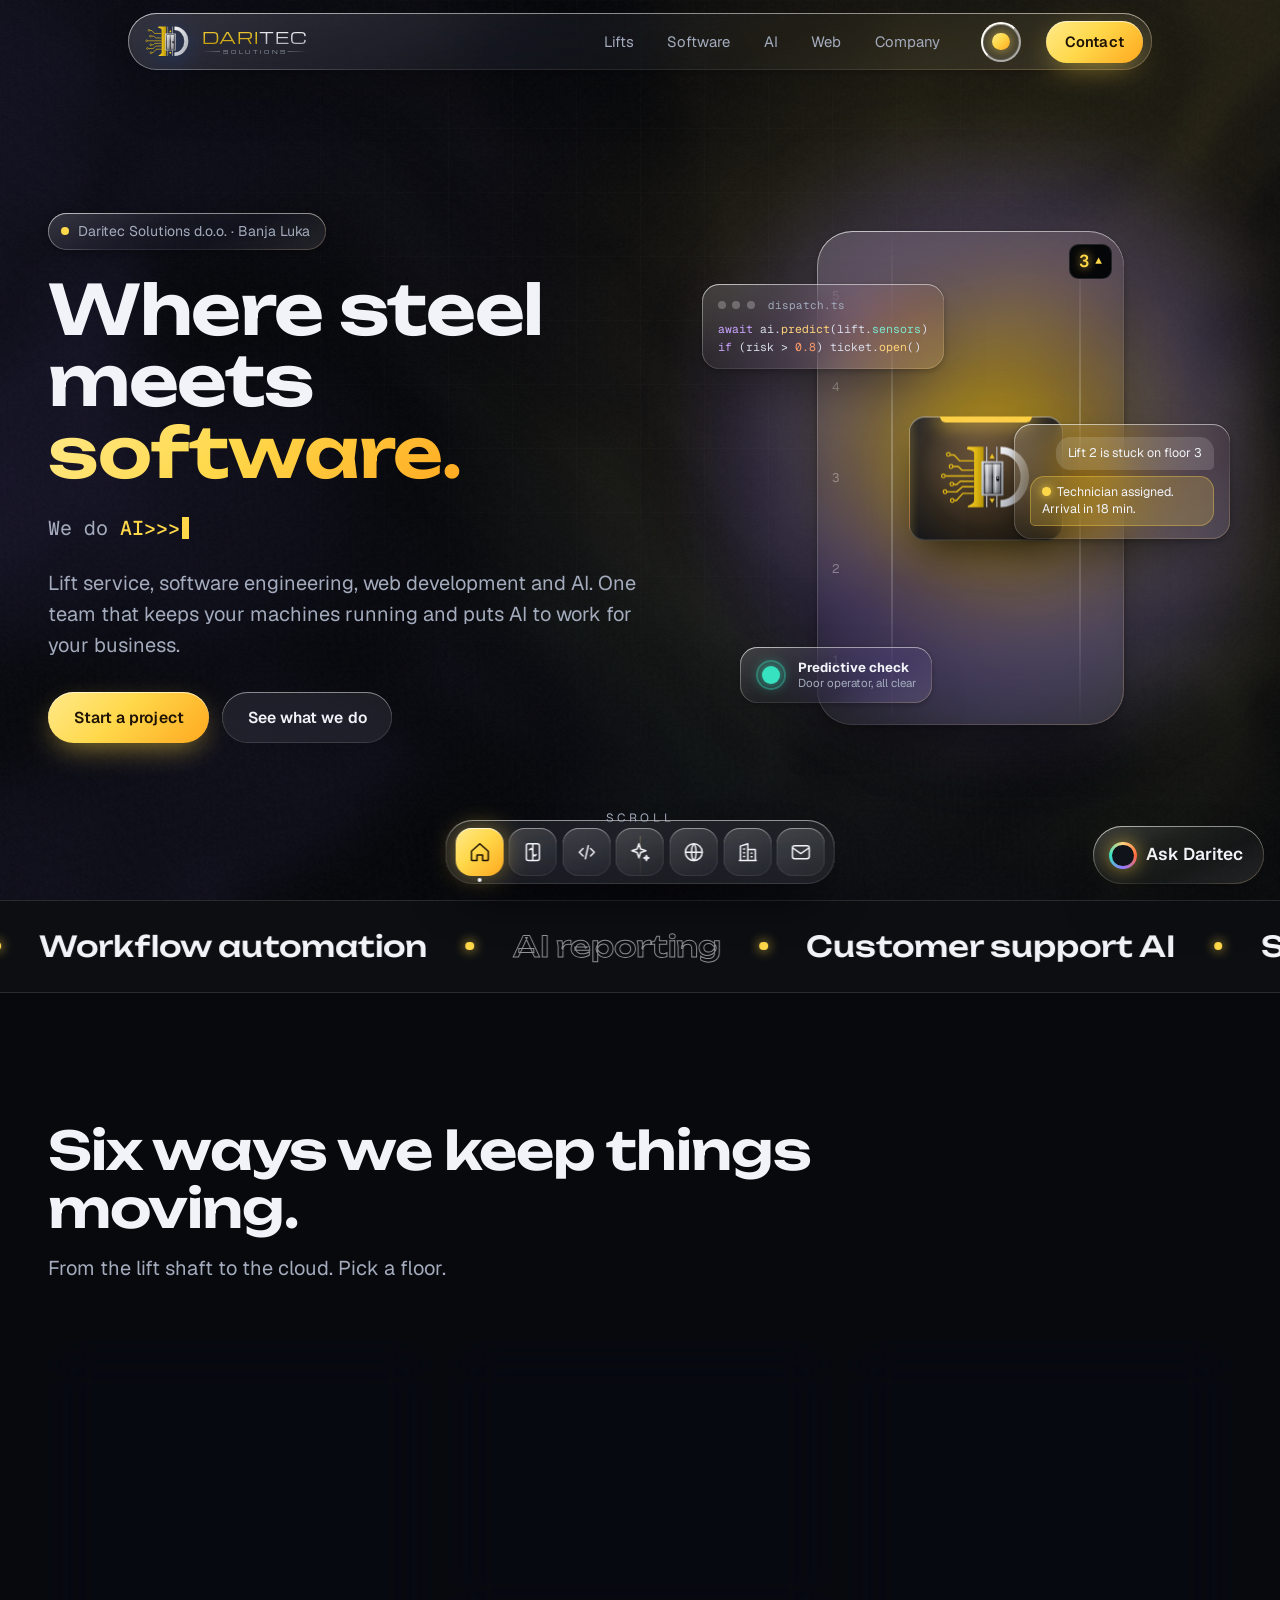
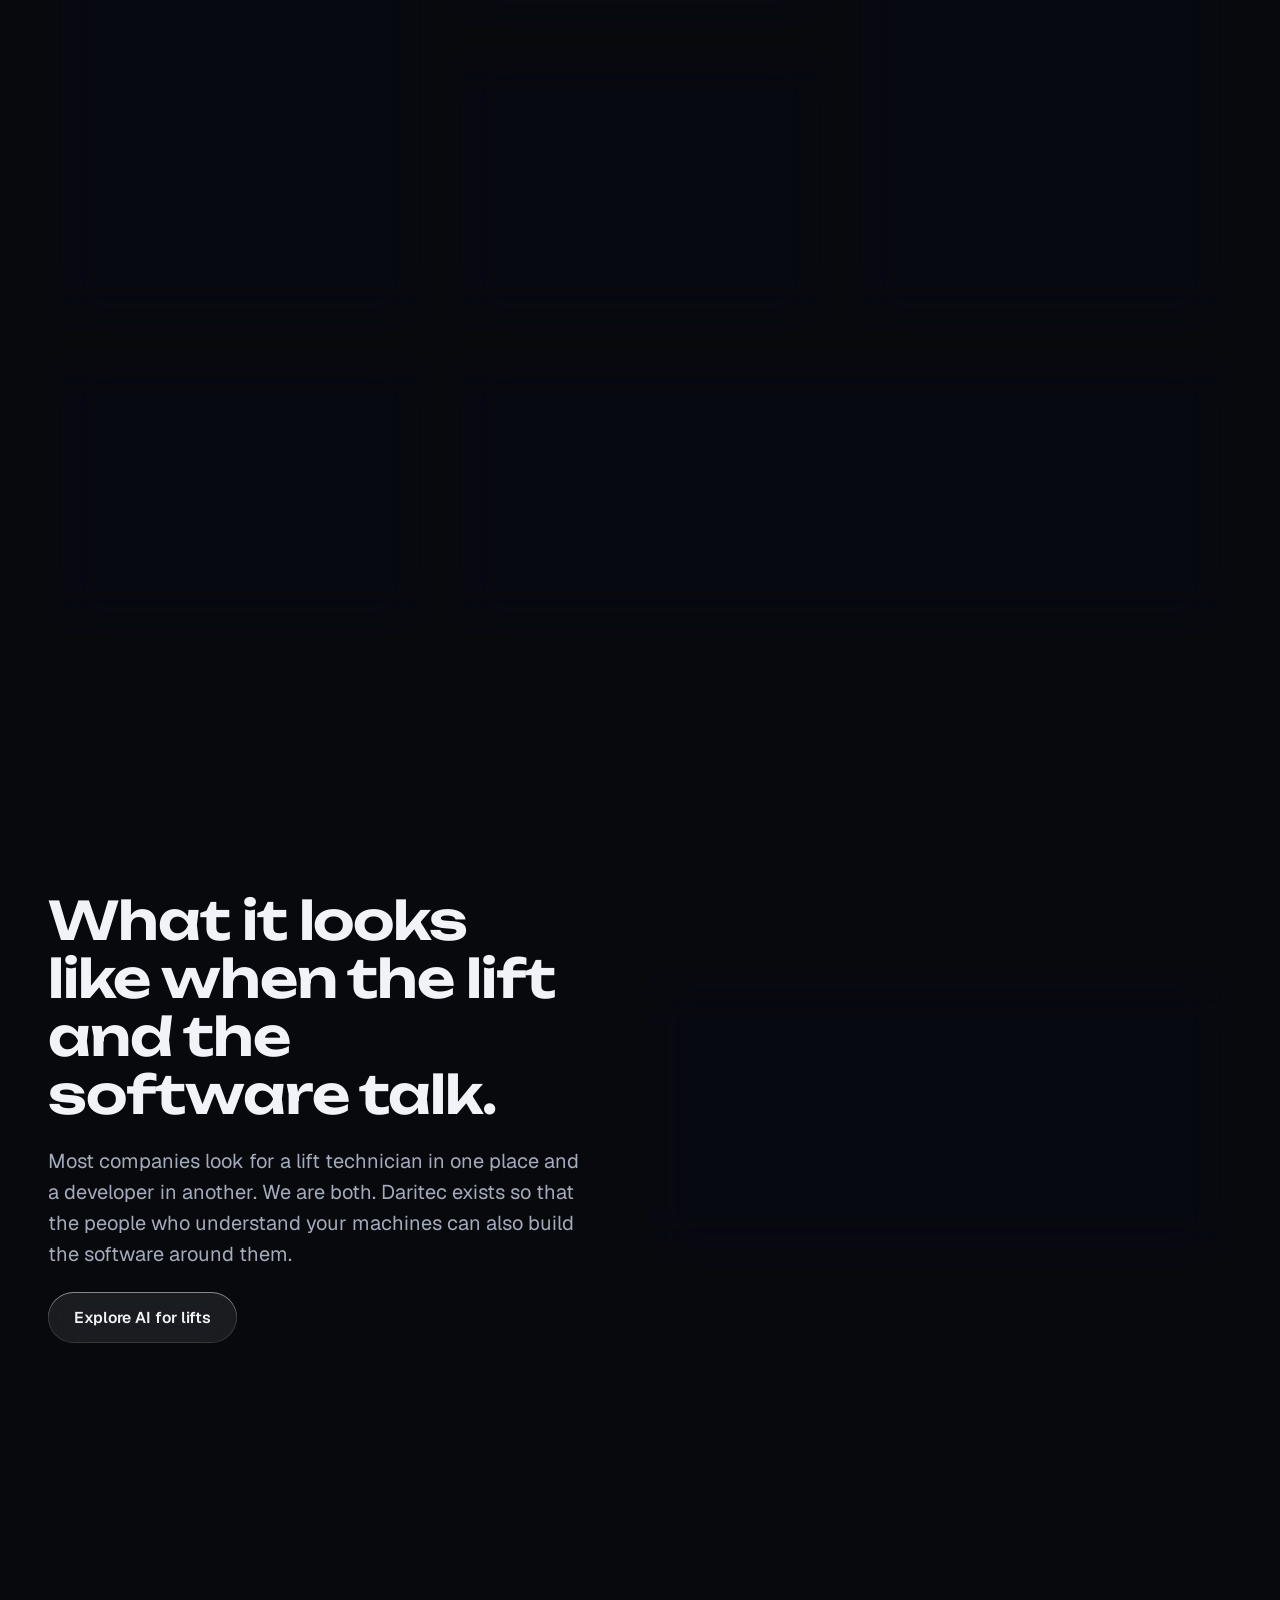
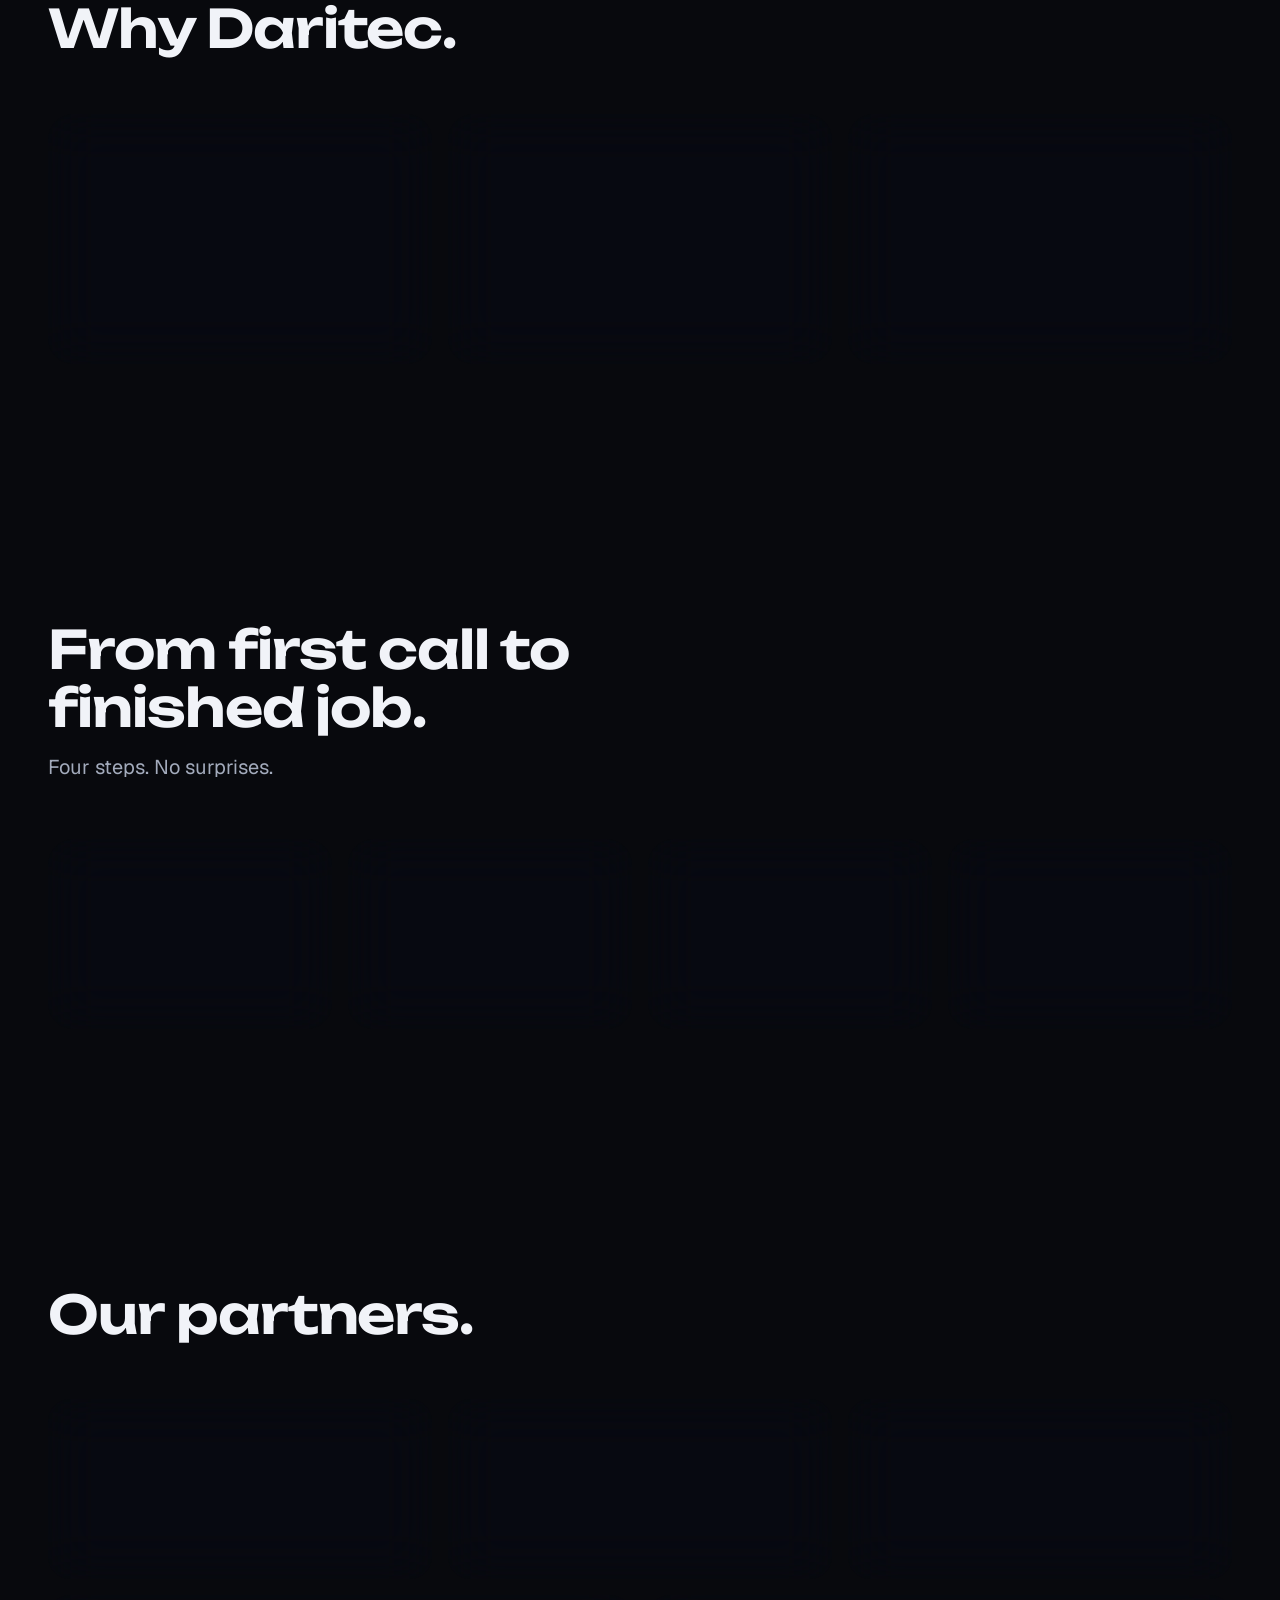
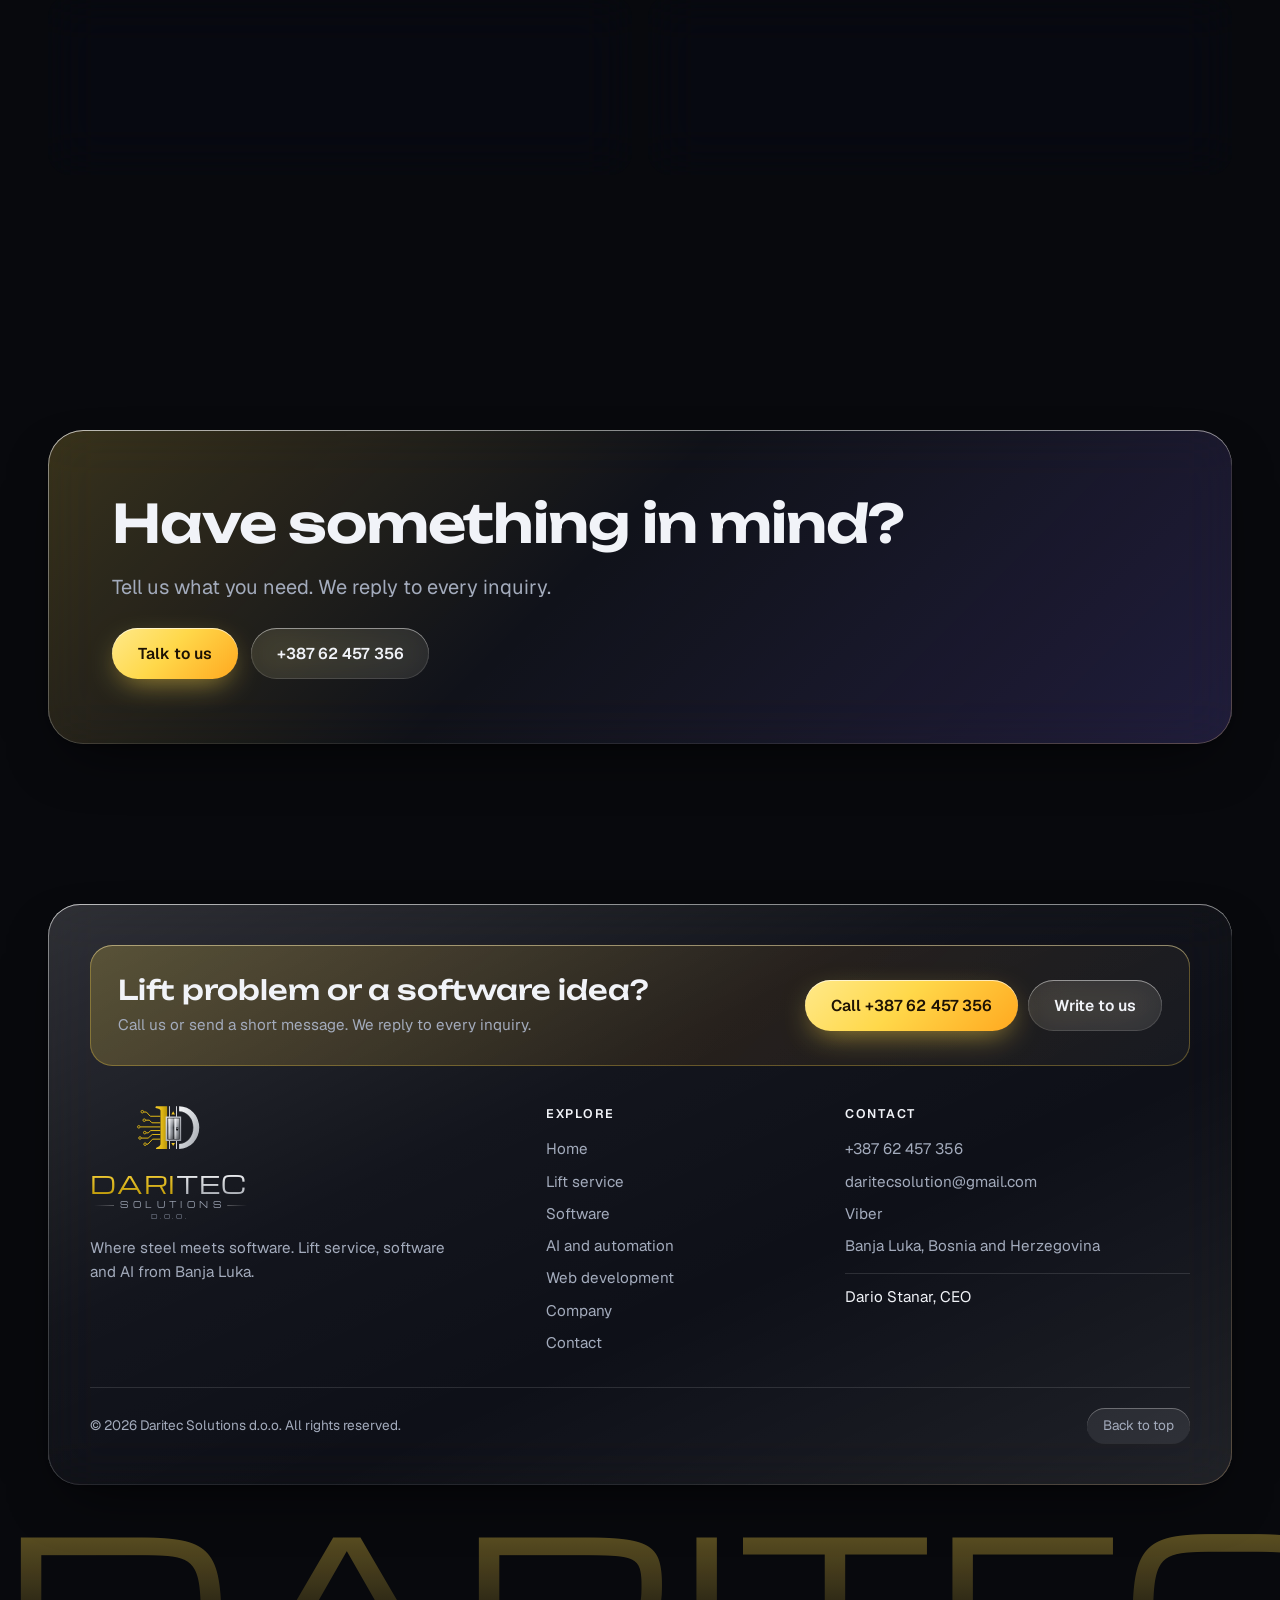
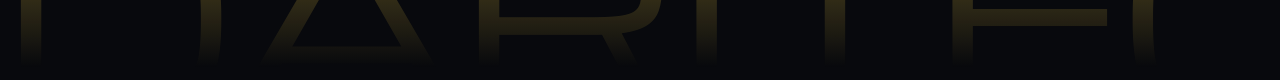
==== commit c8d08f5e: "Viber, direct contact form and chat inquiries by email" ====
--- a/index.html
+++ b/index.html
@@ -36,7 +36,7 @@
     "description": "Lift service, software engineering, web development, AI solutions and automation, consulting and support."
   }
   </script>
-  <script type="module" crossorigin src="/main-3GThLf6i.js"></script>
+  <script type="module" crossorigin src="/main-CsRqn2Bn.js"></script>
   <link rel="stylesheet" crossorigin href="/main-Cq7RVBLX.css">
 <link rel="preload" as="font" type="font/woff2" crossorigin href="/geist-latin-wght-normal-BgDaEnEv.woff2"><link rel="preload" as="font" type="font/woff2" crossorigin href="/unbounded-latin-wght-normal-D5afBTBx.woff2"></head>
 <body data-page="index">
@@ -336,7 +336,7 @@
           <h3>Contact</h3>
           <a href="tel:+38762457356">+387 62 457 356</a>
           <a href="mailto:daritecsolution@gmail.com">daritecsolution@gmail.com</a>
-          <a href="https://wa.me/38762457356" rel="noopener">WhatsApp</a>
+          <a href="viber://chat?number=%2B38762457356" rel="noopener">Viber</a>
           <span>Banja Luka, Bosnia and Herzegovina</span>
           <span class="foot__ceo">Dario Stanar, CEO</span>
         </address>
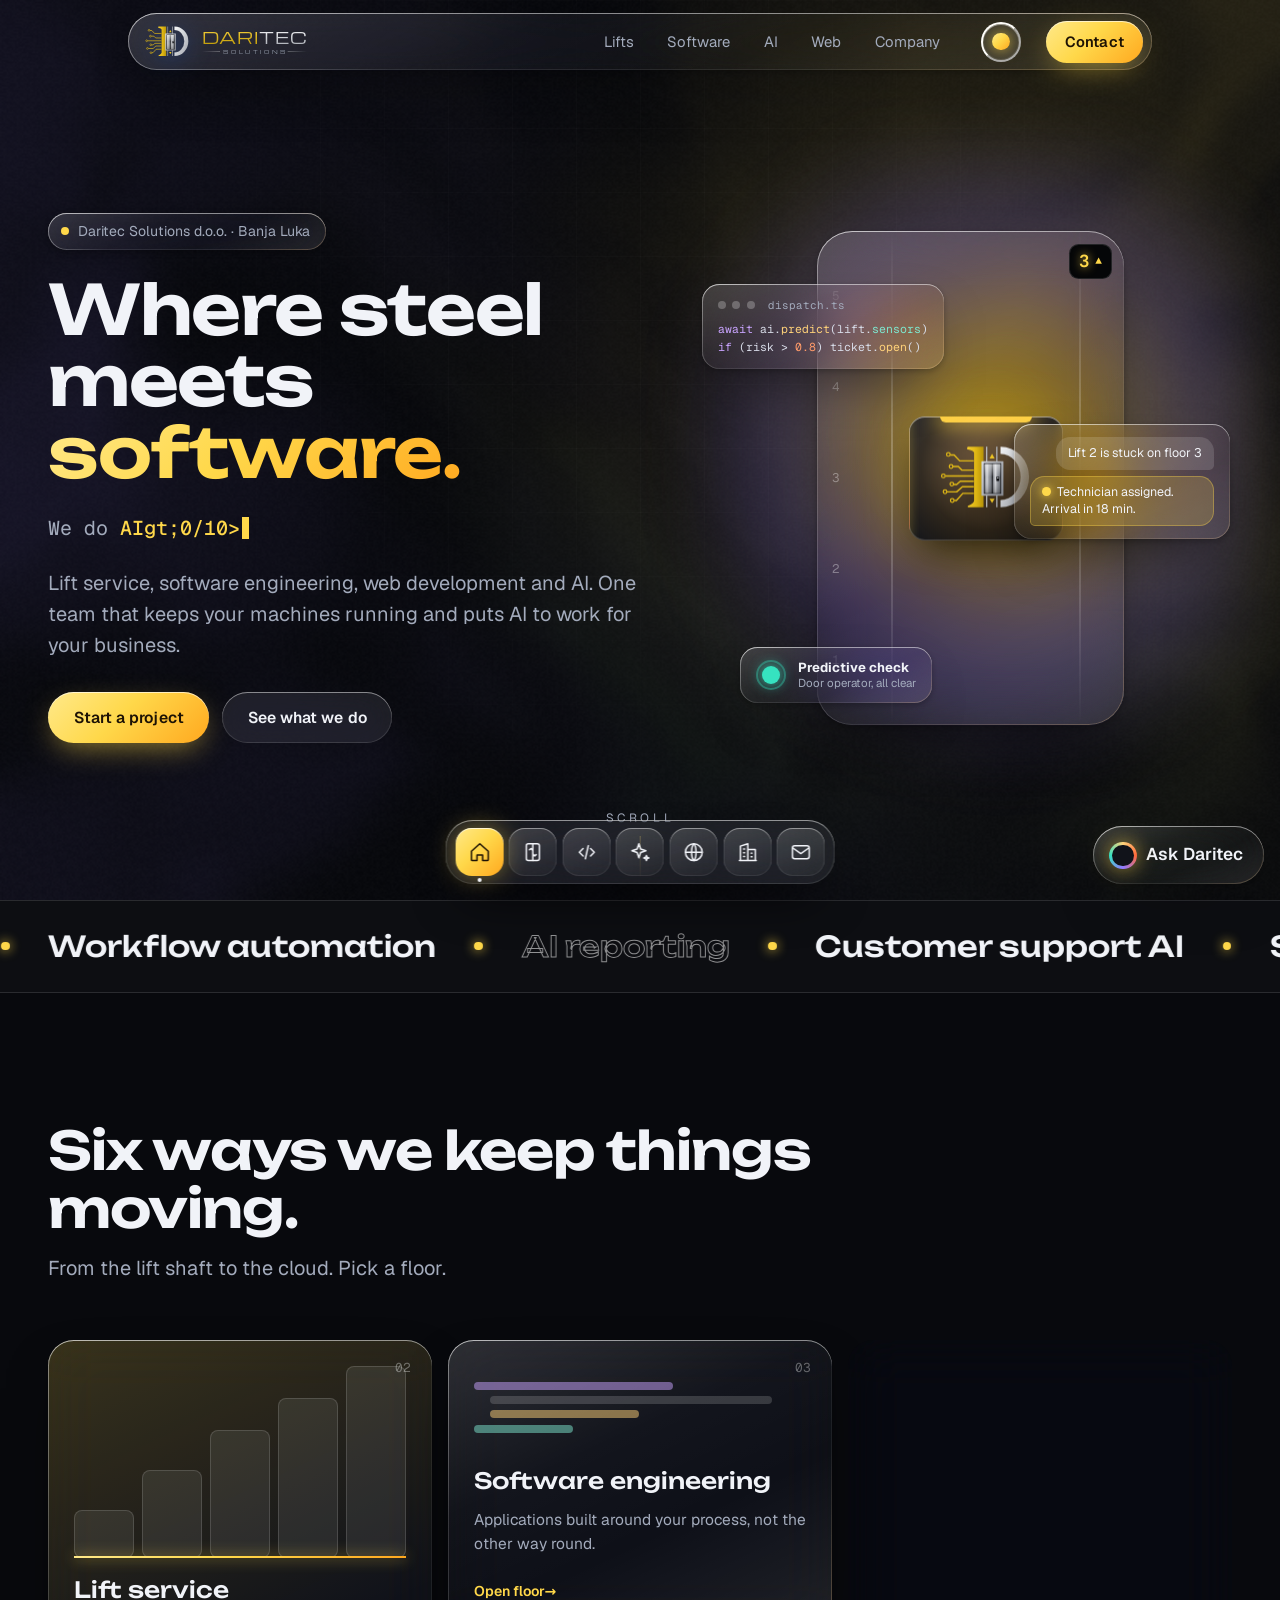
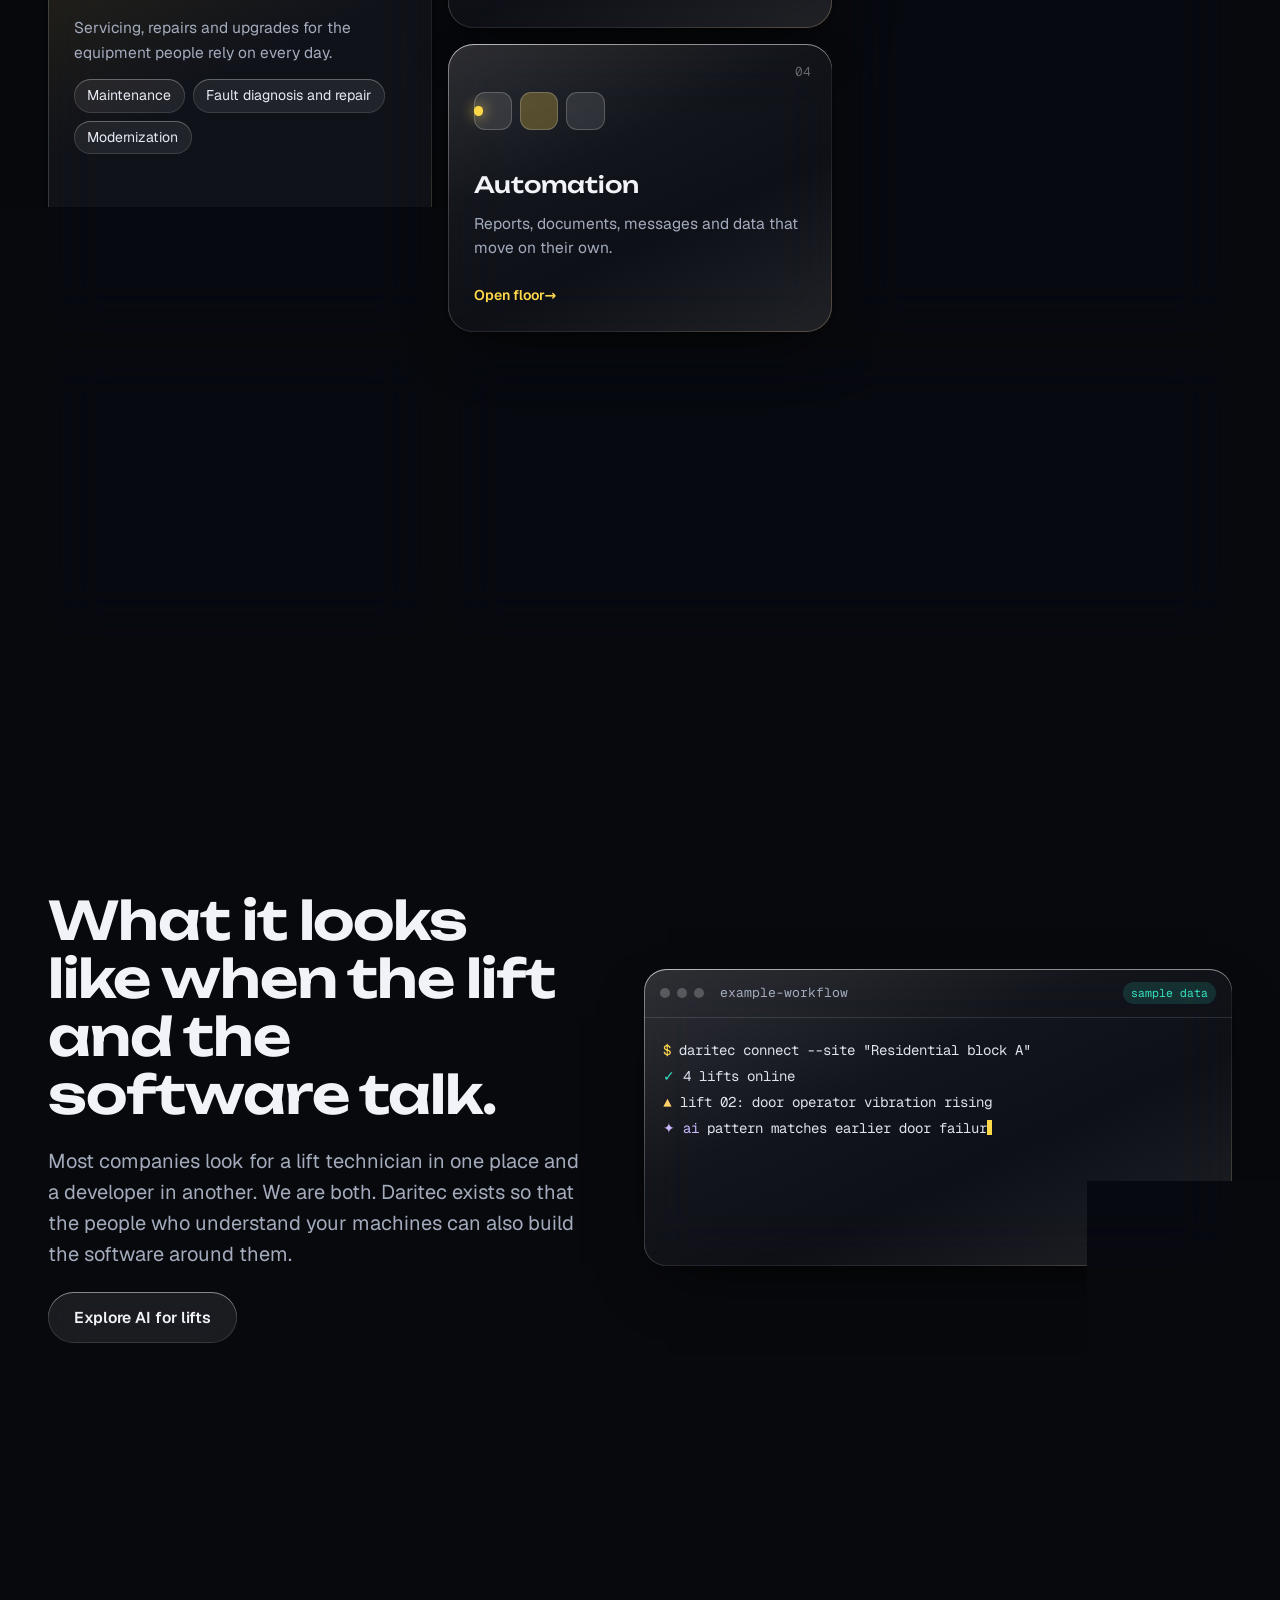
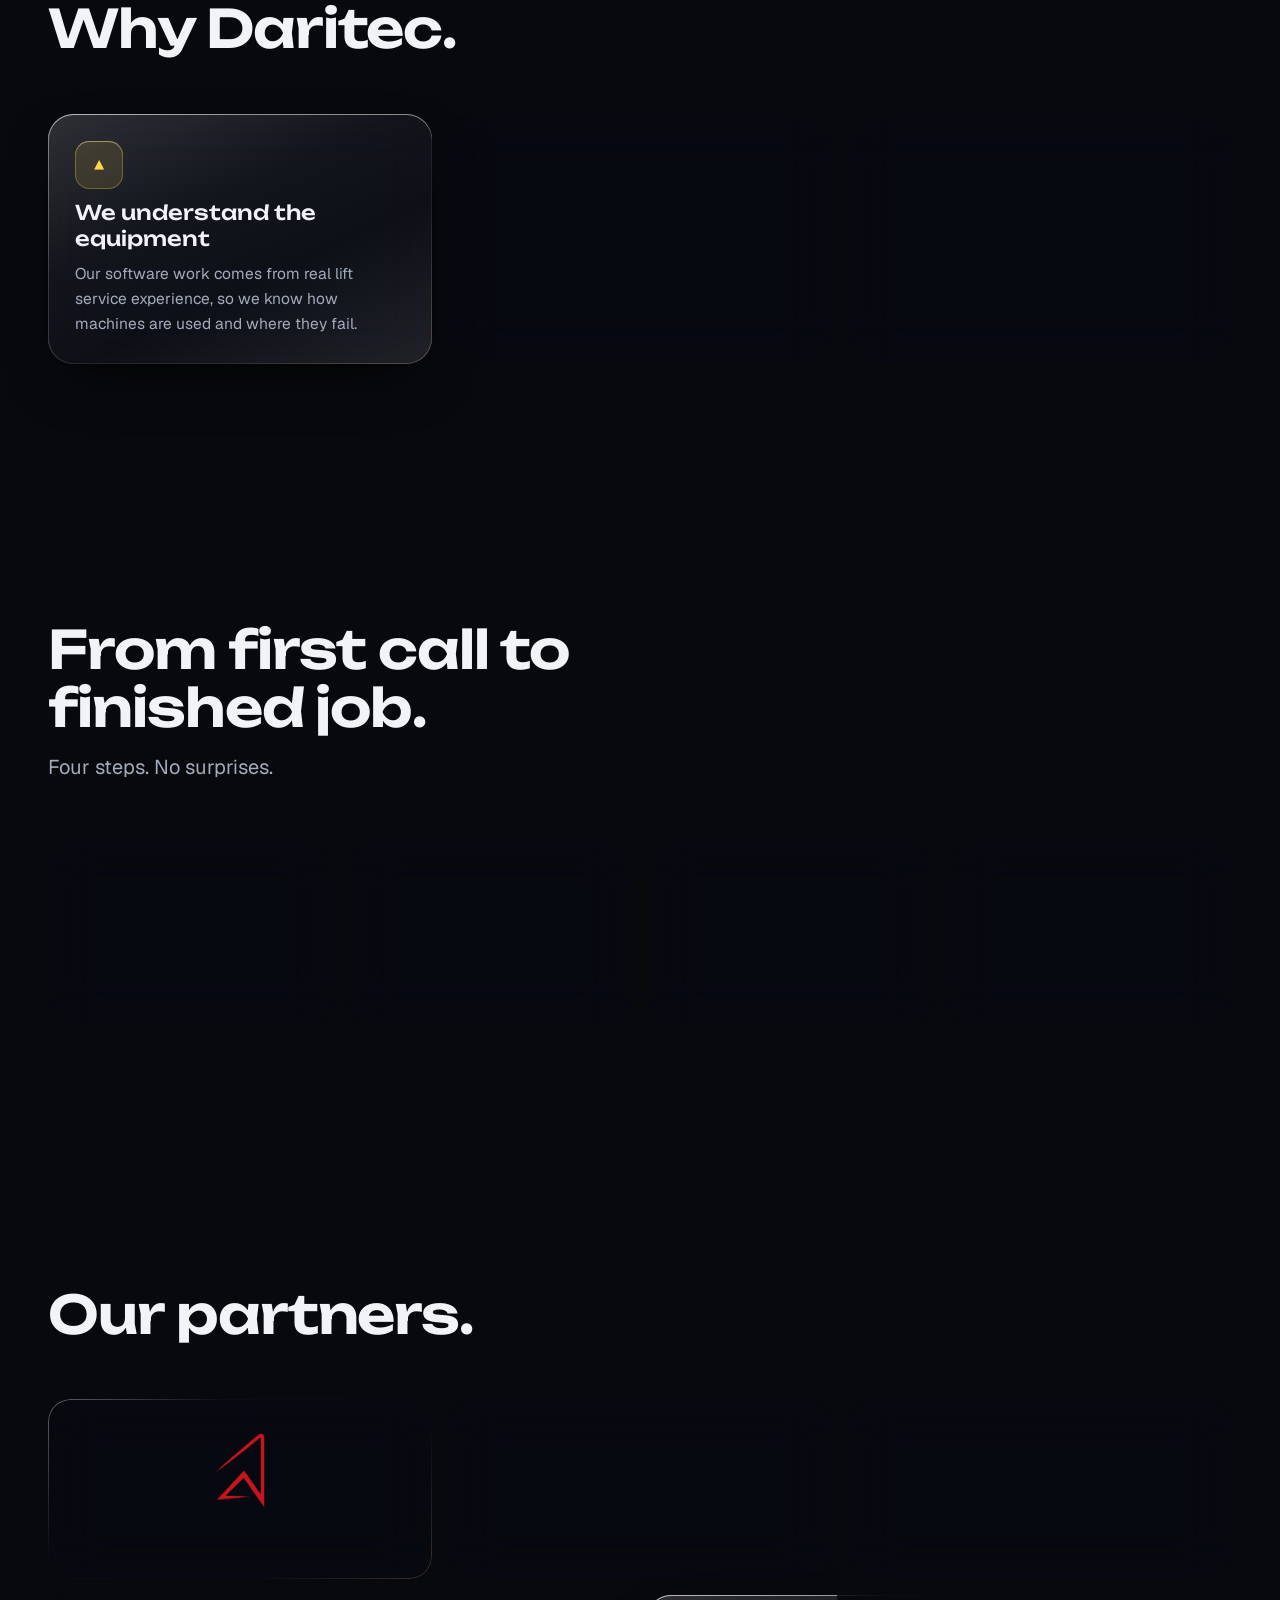
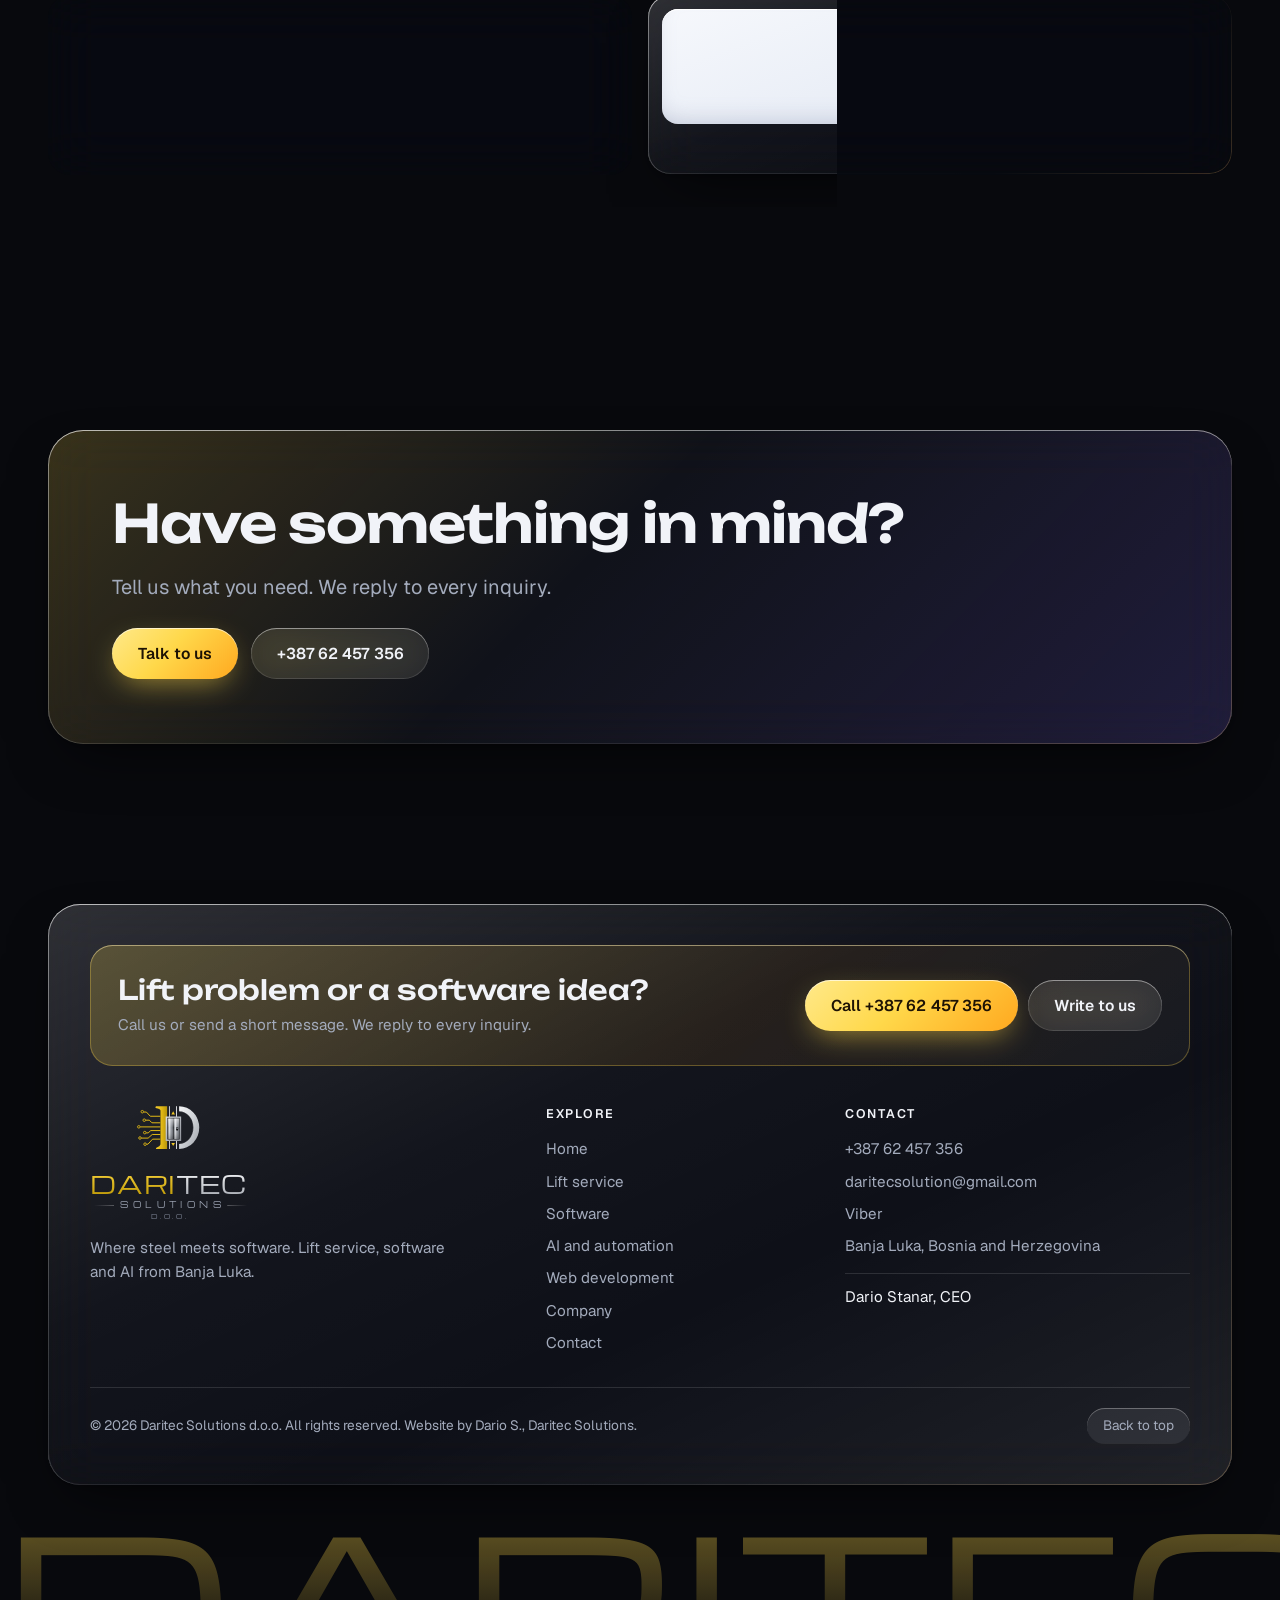
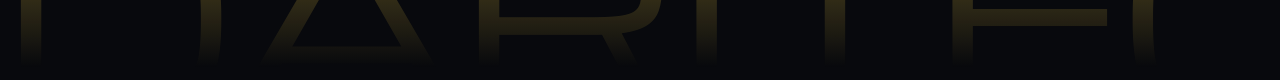
==== commit da2fe08f: "Add site credit, clean up markup" ====
--- a/index.html
+++ b/index.html
@@ -5,7 +5,8 @@
 <meta name="viewport" content="width=device-width, initial-scale=1, viewport-fit=cover" />
 <meta name="theme-color" content="#08090d" />
 <meta name="color-scheme" content="dark" />
-<link rel="icon" href="/favicon.ico" sizes="any" />
+<meta name="author" content="Dario S., Daritec Solutions" />
+  <link rel="icon" href="/favicon.ico" sizes="any" />
 <link rel="icon" type="image/png" sizes="48x48" href="/favicon-48.png" />
 <link rel="icon" type="image/png" sizes="192x192" href="/favicon-192.png" />
 <link rel="apple-touch-icon" href="/apple-touch-icon.png" />
@@ -14,7 +15,6 @@
 <meta property="og:image" content="https://daritecsolutions.com/og.png" />
 <meta name="twitter:card" content="summary_large_image" />
 <script>document.documentElement.classList.add('js');try{var t=localStorage.getItem('dt-theme');if(t)document.documentElement.setAttribute('data-theme',t)}catch(e){}try{if(sessionStorage.getItem('dt-doors')){document.documentElement.classList.add('doors-closed')}}catch(e){}setTimeout(function(){if(!window.__dtReady)document.documentElement.classList.add('no-anim')},4000)</script>
-
   <title>Daritec Solutions d.o.o. | Lift service, software and AI in Banja Luka</title>
   <meta name="description" content="Daritec Solutions d.o.o. in Banja Luka: lift service, software engineering, web development, AI solutions and automation. Where steel meets software." />
   <link rel="canonical" href="https://daritecsolutions.com/" />
@@ -36,7 +36,7 @@
     "description": "Lift service, software engineering, web development, AI solutions and automation, consulting and support."
   }
   </script>
-  <script type="module" crossorigin src="/main-CsRqn2Bn.js"></script>
+  <script type="module" crossorigin src="/main-DDz_1dAH.js"></script>
   <link rel="stylesheet" crossorigin href="/main-Cq7RVBLX.css">
 <link rel="preload" as="font" type="font/woff2" crossorigin href="/geist-latin-wght-normal-BgDaEnEv.woff2"><link rel="preload" as="font" type="font/woff2" crossorigin href="/unbounded-latin-wght-normal-D5afBTBx.woff2"></head>
 <body data-page="index">
@@ -69,19 +69,15 @@
 <rect x="560" y="248" width="195" height="352" fill="url(#dm-dv)"/>
 <rect x="705" y="398" width="34" height="56" rx="8" fill="#0c0d10"/><rect x="712" y="408" width="20" height="14" rx="4" fill="#cfd2d7"/>
 </symbol></svg>
-
 <a class="skip" href="#main">Skip to content</a>
-
 <div class="doors" id="doors" aria-hidden="true">
   <div class="doors__panel doors__panel--l"></div>
   <div class="doors__panel doors__panel--r"></div>
   <div class="doors__led"><b id="doorsFloor">Home</b><i></i></div>
 </div>
-
 <canvas class="bgfx" id="bgfx" aria-hidden="true"></canvas>
 <div class="bgfx-fallback" aria-hidden="true"></div>
 <div class="progress" aria-hidden="true"><i id="progressBar"></i></div>
-
 <header class="bar" id="bar">
   <div class="bar__pill glass">
     <a class="brand" href="/" aria-label="Daritec Solutions, home">
@@ -94,20 +90,14 @@
     <button class="bar__menu" id="menuBtn" type="button" aria-expanded="false" aria-controls="menu"><span class="sr">Menu</span><i></i><i></i></button>
   </div>
 </header>
-
 <div class="menu" id="menu" hidden>
   <nav class="menu__list" aria-label="All pages"><a href="/" aria-current="page"><i class="menu__ic"><svg viewBox="0 0 24 24" fill="none" stroke="currentColor" stroke-width="1.6" stroke-linecap="round" stroke-linejoin="round" aria-hidden="true"><path d="M3 11l9-8 9 8v9a1 1 0 0 1-1 1h-5v-6H9v6H4a1 1 0 0 1-1-1z"/></svg></i><span><b>Home</b><small>Start page</small></span></a><a href="/lifts.html"><i class="menu__ic"><svg viewBox="0 0 24 24" fill="none" stroke="currentColor" stroke-width="1.6" stroke-linecap="round" stroke-linejoin="round" aria-hidden="true"><rect x="5" y="3" width="14" height="18" rx="2.2"/><path d="M12 3v18M8.4 9.4 10 8l1.2 1.4M15.6 14.6 14 16l-1.2-1.4"/></svg></i><span><b>Lift service</b><small>Service, repair and modernisation</small></span></a><a href="/software.html"><i class="menu__ic"><svg viewBox="0 0 24 24" fill="none" stroke="currentColor" stroke-width="1.6" stroke-linecap="round" stroke-linejoin="round" aria-hidden="true"><path d="M8 8l-4 4 4 4M16 8l4 4-4 4M13.6 5 10.4 19"/></svg></i><span><b>Software</b><small>Custom software engineering</small></span></a><a href="/ai.html"><i class="menu__ic"><svg viewBox="0 0 24 24" fill="none" stroke="currentColor" stroke-width="1.6" stroke-linecap="round" stroke-linejoin="round" aria-hidden="true"><path d="M11 3l1.9 5.6L18.5 10.5 12.9 12.4 11 18l-1.9-5.6L3.5 10.5l5.6-1.9zM19 15.5l.7 2 2 .7-2 .7-.7 2-.7-2-2-.7 2-.7z"/></svg></i><span><b>AI and automation</b><small>AI models and automation</small></span></a><a href="/web.html"><i class="menu__ic"><svg viewBox="0 0 24 24" fill="none" stroke="currentColor" stroke-width="1.6" stroke-linecap="round" stroke-linejoin="round" aria-hidden="true"><circle cx="12" cy="12" r="9"/><path d="M3 12h18M12 3c3.2 3.2 3.2 14.8 0 18M12 3c-3.2 3.2-3.2 14.8 0 18"/></svg></i><span><b>Web development</b><small>Websites and web apps</small></span></a><a href="/company.html"><i class="menu__ic"><svg viewBox="0 0 24 24" fill="none" stroke="currentColor" stroke-width="1.6" stroke-linecap="round" stroke-linejoin="round" aria-hidden="true"><path d="M4 21V5.5L12 3v18M12 9h8v12M7.5 8.5h1M7.5 12.5h1M7.5 16.5h1M15.5 13h1M15.5 17h1M3 21h18"/></svg></i><span><b>Company</b><small>About us and partners</small></span></a><a href="/contact.html"><i class="menu__ic"><svg viewBox="0 0 24 24" fill="none" stroke="currentColor" stroke-width="1.6" stroke-linecap="round" stroke-linejoin="round" aria-hidden="true"><rect x="3" y="5" width="18" height="14" rx="2.4"/><path d="M3.5 7.5 12 13.5l8.5-6"/></svg></i><span><b>Contact</b><small>Call, write or visit</small></span></a></nav>
   <p class="menu__meta">+387 62 457 356<br />daritecsolution@gmail.com</p>
 </div>
-
 <nav class="dock" id="dock" aria-label="Quick navigation">
   <a href="/" aria-current="page" aria-label="Home"><svg viewBox="0 0 24 24" fill="none" stroke="currentColor" stroke-width="1.6" stroke-linecap="round" stroke-linejoin="round" aria-hidden="true"><path d="M3 11l9-8 9 8v9a1 1 0 0 1-1 1h-5v-6H9v6H4a1 1 0 0 1-1-1z"/></svg><span>Home</span></a><a href="/lifts.html" aria-label="Lift service"><svg viewBox="0 0 24 24" fill="none" stroke="currentColor" stroke-width="1.6" stroke-linecap="round" stroke-linejoin="round" aria-hidden="true"><rect x="5" y="3" width="14" height="18" rx="2.2"/><path d="M12 3v18M8.4 9.4 10 8l1.2 1.4M15.6 14.6 14 16l-1.2-1.4"/></svg><span>Lift service</span></a><a href="/software.html" aria-label="Software"><svg viewBox="0 0 24 24" fill="none" stroke="currentColor" stroke-width="1.6" stroke-linecap="round" stroke-linejoin="round" aria-hidden="true"><path d="M8 8l-4 4 4 4M16 8l4 4-4 4M13.6 5 10.4 19"/></svg><span>Software</span></a><a href="/ai.html" aria-label="AI and automation"><svg viewBox="0 0 24 24" fill="none" stroke="currentColor" stroke-width="1.6" stroke-linecap="round" stroke-linejoin="round" aria-hidden="true"><path d="M11 3l1.9 5.6L18.5 10.5 12.9 12.4 11 18l-1.9-5.6L3.5 10.5l5.6-1.9zM19 15.5l.7 2 2 .7-2 .7-.7 2-.7-2-2-.7 2-.7z"/></svg><span>AI and automation</span></a><a href="/web.html" aria-label="Web development"><svg viewBox="0 0 24 24" fill="none" stroke="currentColor" stroke-width="1.6" stroke-linecap="round" stroke-linejoin="round" aria-hidden="true"><circle cx="12" cy="12" r="9"/><path d="M3 12h18M12 3c3.2 3.2 3.2 14.8 0 18M12 3c-3.2 3.2-3.2 14.8 0 18"/></svg><span>Web development</span></a><a href="/company.html" aria-label="Company"><svg viewBox="0 0 24 24" fill="none" stroke="currentColor" stroke-width="1.6" stroke-linecap="round" stroke-linejoin="round" aria-hidden="true"><path d="M4 21V5.5L12 3v18M12 9h8v12M7.5 8.5h1M7.5 12.5h1M7.5 16.5h1M15.5 13h1M15.5 17h1M3 21h18"/></svg><span>Company</span></a><a href="/contact.html" aria-label="Contact"><svg viewBox="0 0 24 24" fill="none" stroke="currentColor" stroke-width="1.6" stroke-linecap="round" stroke-linejoin="round" aria-hidden="true"><rect x="3" y="5" width="18" height="14" rx="2.4"/><path d="M3.5 7.5 12 13.5l8.5-6"/></svg><span>Contact</span></a>
 </nav>
-
-
   <main id="main">
-
-    <!-- HERO -->
     <section class="hero" id="top" aria-labelledby="h-hero">
       <div class="wrap hero__grid">
         <div class="hero__copy">
@@ -120,7 +110,6 @@
             <a class="btn btn--glass" href="#capabilities" data-magnetic><span>See what we do</span></a>
           </p>
         </div>
-
         <div class="scene" id="scene" aria-hidden="true">
           <div class="scene__halo"></div>
           <div class="shaft glass">
@@ -136,7 +125,6 @@
             </div>
             <div class="shaft__led"><b id="cabFloor">1</b><span id="cabArrow">&#9650;</span></div>
           </div>
-
           <div class="float float--code glass" data-depth="22">
             <p class="float__bar"><i></i><i></i><i></i><span>dispatch.ts</span></p>
             <pre><span class="k">await</span> ai.<span class="f">predict</span>(lift.<span class="s">sensors</span>)
@@ -154,22 +142,17 @@
       </div>
       <p class="hero__scroll" aria-hidden="true"><span>Scroll</span><i></i></p>
     </section>
-
-    <!-- MARQUEE -->
     <section class="marquee" aria-label="What we work on">
       <div class="marquee__track" id="marquee">
         <span>Lift service</span><i></i><span>Software engineering</span><i></i><span>Web development</span><i></i><span>AI chatbots</span><i></i><span>AI agents</span><i></i><span>Document processing</span><i></i><span>Predictive maintenance</span><i></i><span>Workflow automation</span><i></i><span>AI reporting</span><i></i><span>Customer support AI</span><i></i><span>Sales automation</span><i></i><span>Consulting and support</span><i></i>
       </div>
     </section>
-
-    <!-- CAPABILITIES -->
     <section class="sec" id="capabilities" aria-labelledby="h-cap">
       <div class="wrap">
         <header class="sec__head">
           <h2 id="h-cap" data-split>Six ways we keep things moving.</h2>
           <p class="lede" data-reveal>From the lift shaft to the cloud. Pick a floor.</p>
         </header>
-
         <div class="bento" data-stagger>
           <a class="tile tile--lift glass" href="/lifts.html" data-glass data-tilt>
             <span class="tile__no">02</span>
@@ -218,8 +201,6 @@
         </div>
       </div>
     </section>
-
-    <!-- TERMINAL: lift and software talking -->
     <section class="sec sec--term" aria-labelledby="h-term">
       <div class="wrap term__grid">
         <div class="term__copy">
@@ -234,8 +215,6 @@
         </div>
       </div>
     </section>
-
-    <!-- WHY -->
     <section class="sec" id="why" aria-labelledby="h-why">
       <div class="wrap">
         <header class="sec__head">
@@ -260,8 +239,6 @@
         </div>
       </div>
     </section>
-
-    <!-- PROCESS -->
     <section class="sec" id="process" aria-labelledby="h-process">
       <div class="wrap">
         <header class="sec__head">
@@ -276,8 +253,6 @@
         </ol>
       </div>
     </section>
-
-    <!-- PARTNERS -->
     <section class="sec" id="partners" aria-labelledby="h-partners">
       <div class="wrap">
         <header class="sec__head">
@@ -290,11 +265,8 @@
   <li class="partner glass" data-glass><div class="partner__plate partner__plate--ludwig"><img src="/partner-ludwig.webp" width="480" height="102" alt="Auto Ludwig logo" loading="lazy" /></div><p>Auto Ludwig GmbH</p></li>
   <li class="partner glass" data-glass><div class="partner__plate partner__plate--square"><img src="/partner-trackie.webp" width="240" height="240" alt="Trackie app icon" loading="lazy" /></div><p>Trackie</p></li>
 </ul>
-
-      </div>
-    </section>
-
-    <!-- CTA -->
+      </div>
+    </section>
     <section class="sec sec--cta" aria-labelledby="h-cta">
       <div class="wrap">
         <div class="cta glass" data-glass>
@@ -308,7 +280,6 @@
       </div>
     </section>
   </main>
-
   <footer class="foot" id="foot">
   <div class="wrap">
     <div class="foot__panel glass" data-glass>
@@ -342,13 +313,12 @@
         </address>
       </div>
       <div class="foot__bottom">
-        <p>&copy; <span id="year">2026</span> Daritec Solutions d.o.o. All rights reserved.</p>
+        <p>&copy; <span id="year">2026</span> Daritec Solutions d.o.o. All rights reserved. Website by Dario S., Daritec Solutions.</p>
         <a href="#top" class="foot__top-link">Back to top</a>
       </div>
     </div>
   </div>
   <p class="foot__giant" aria-hidden="true">DARITEC</p>
 </footer>
-
 </body>
 </html>
